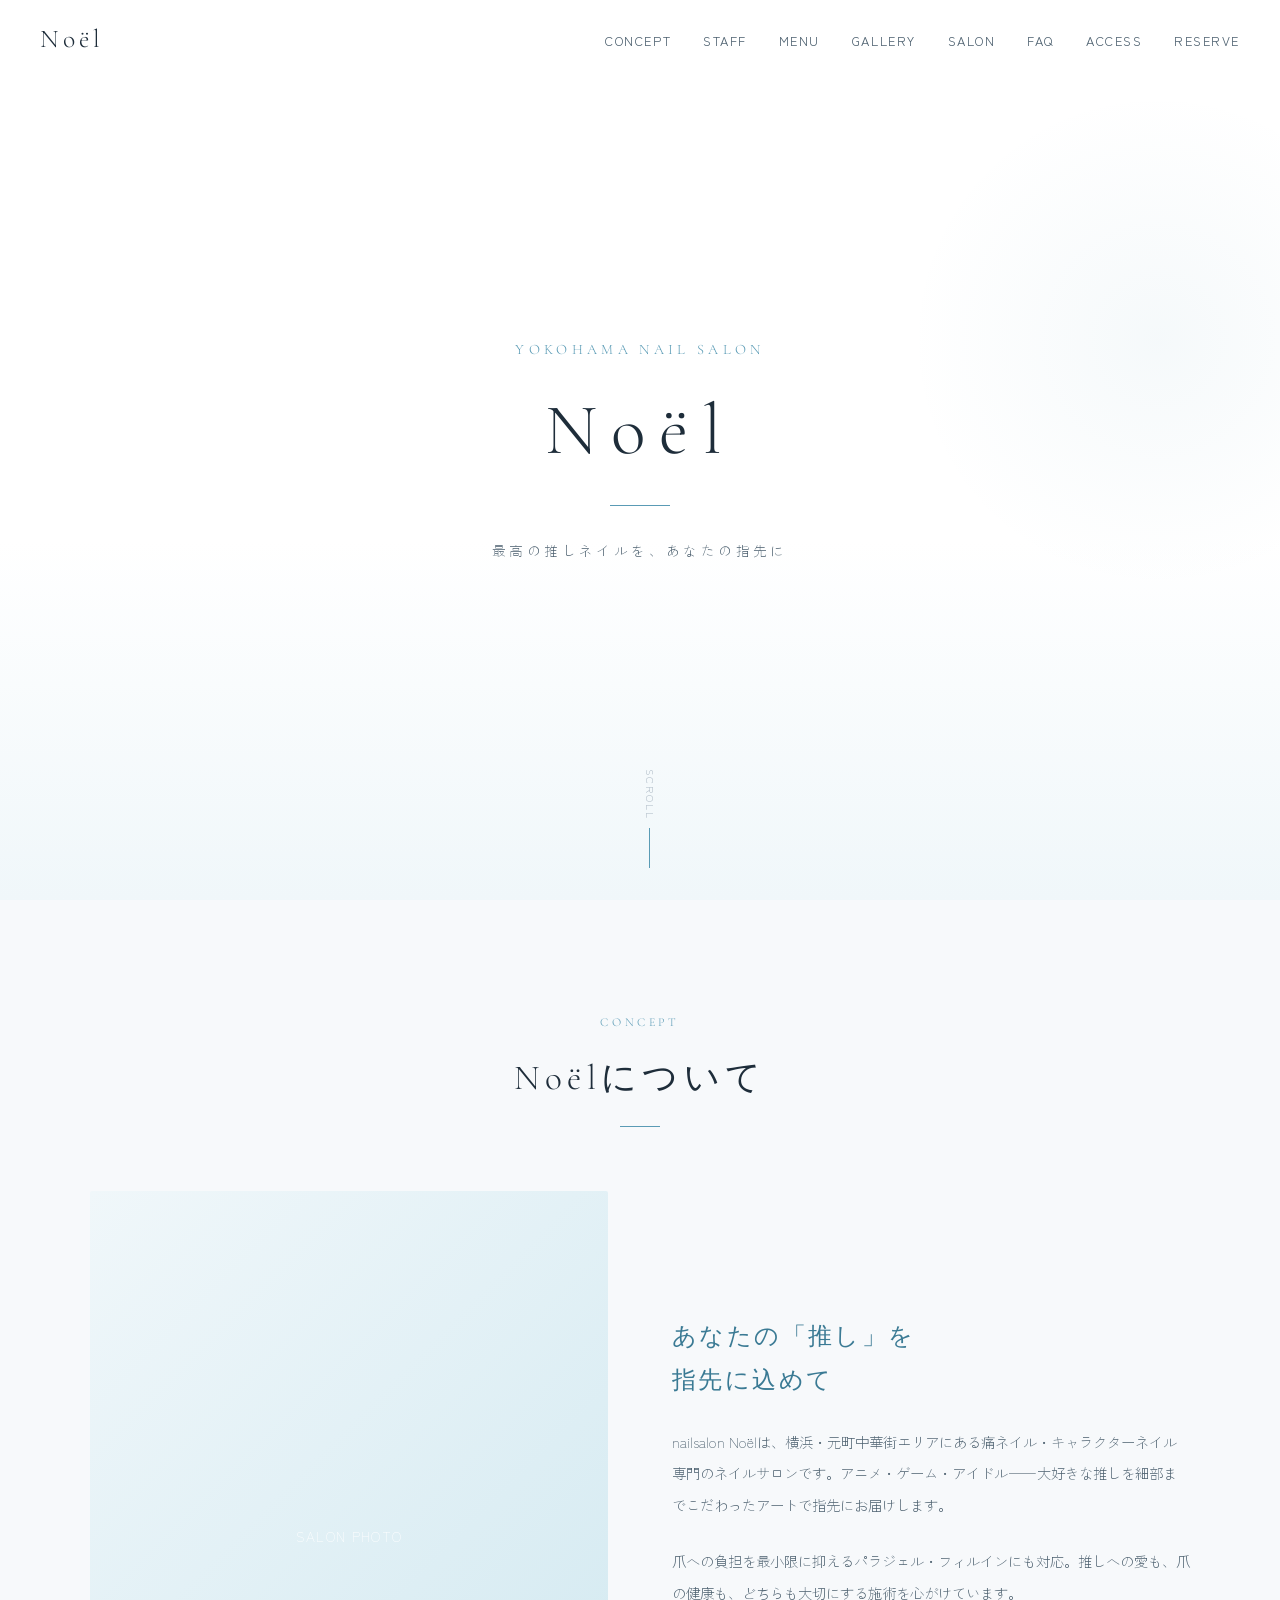
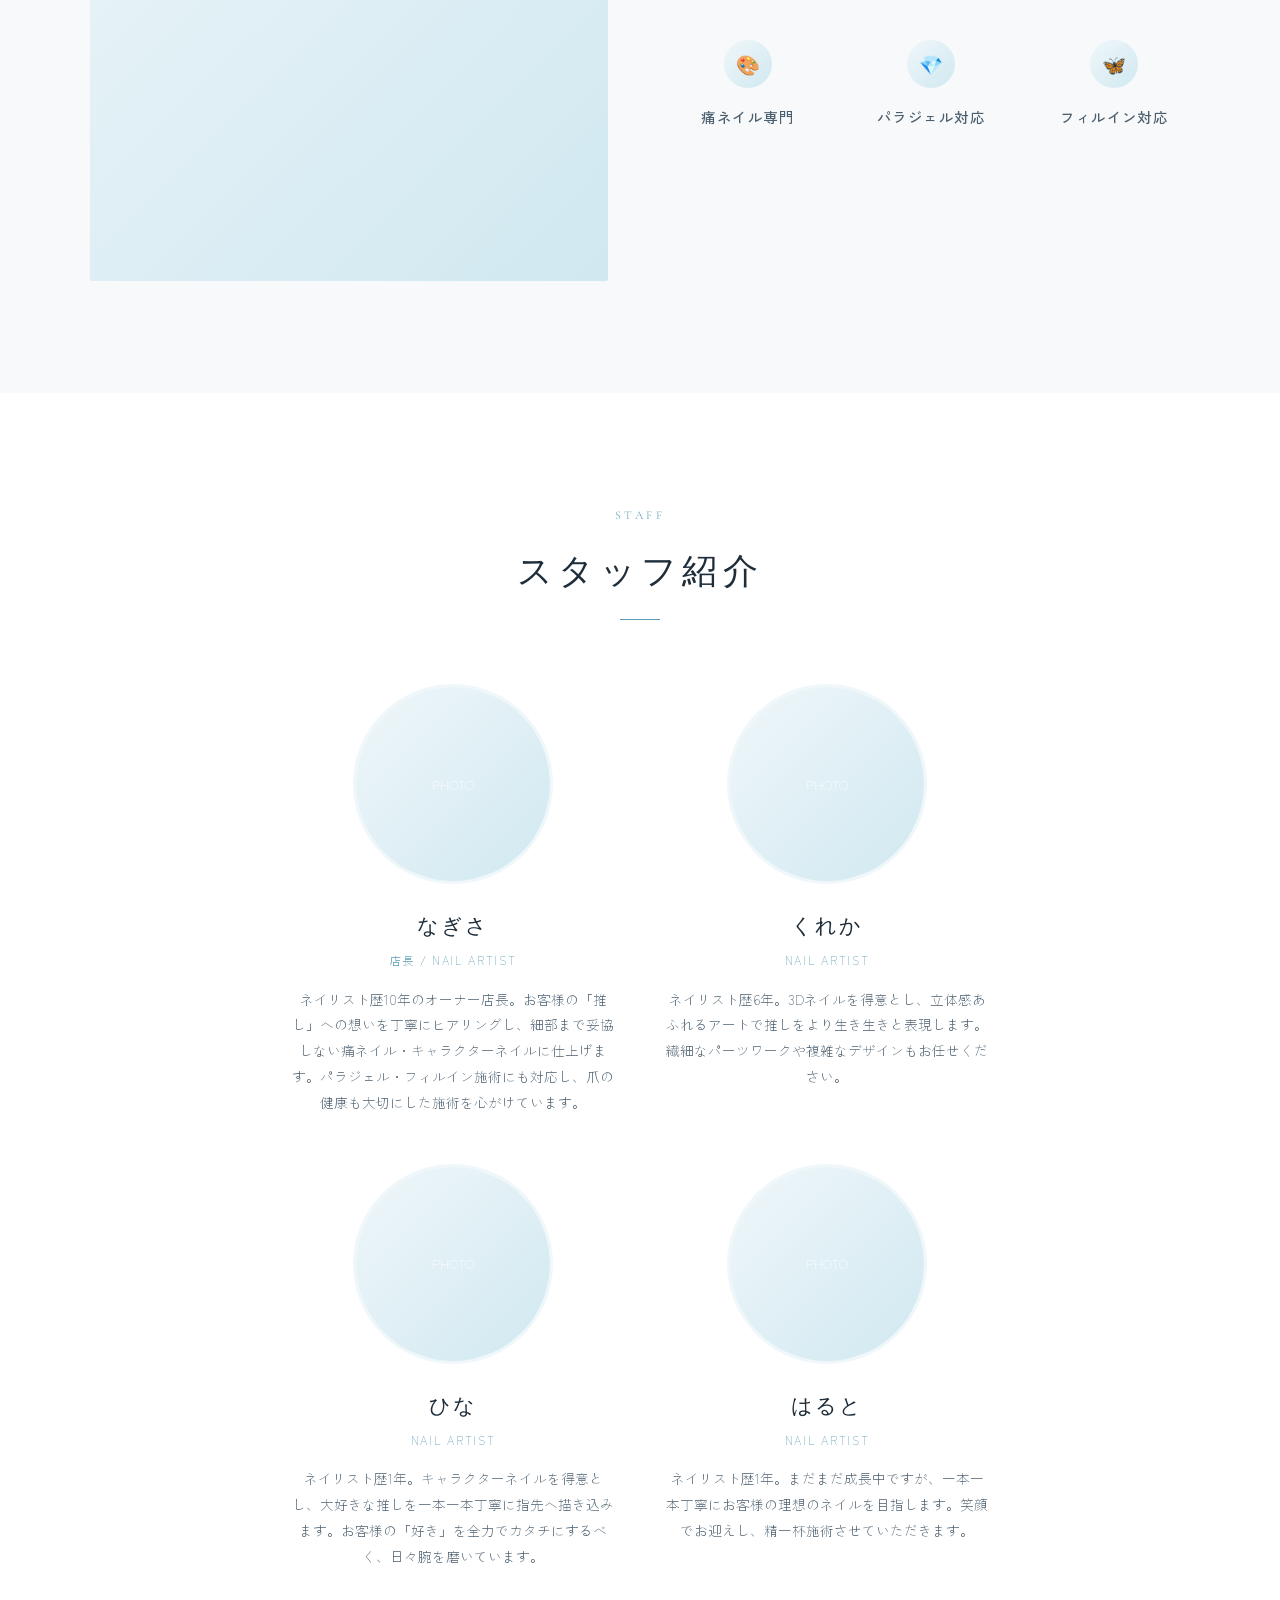
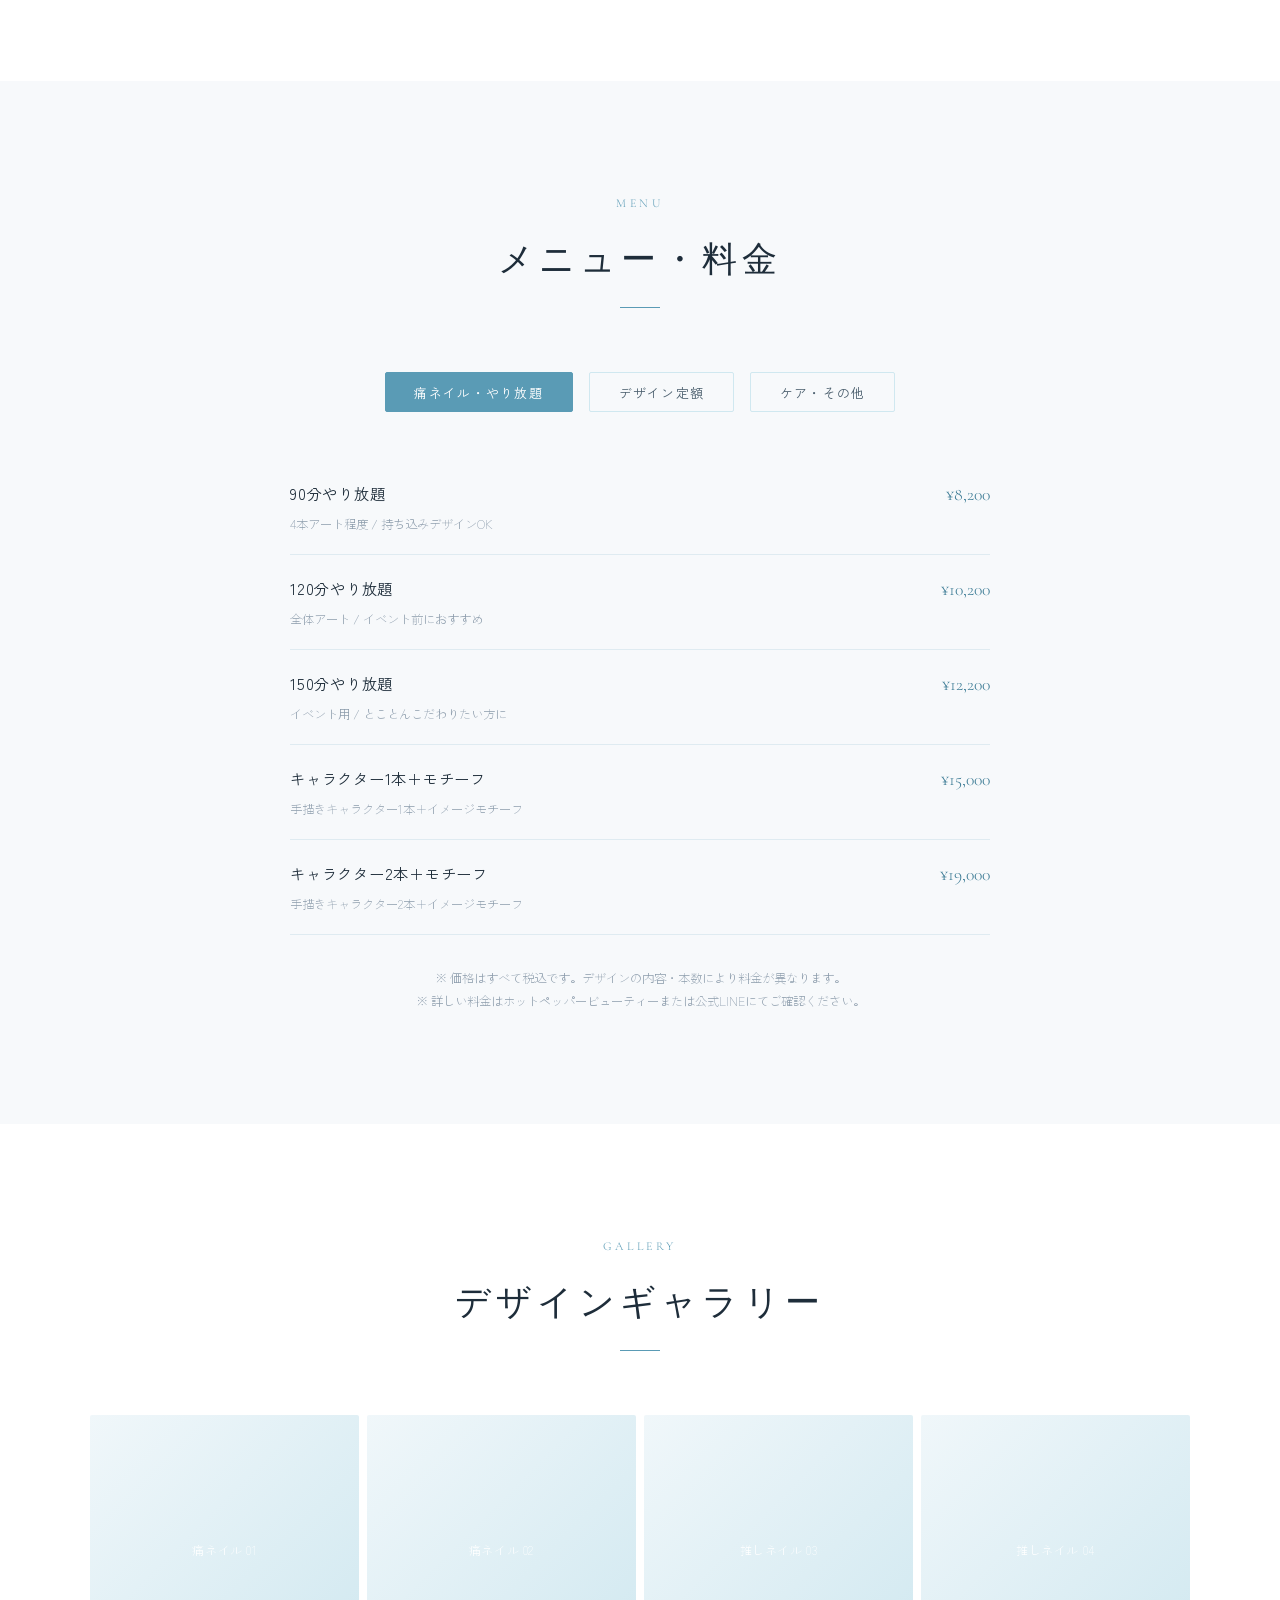
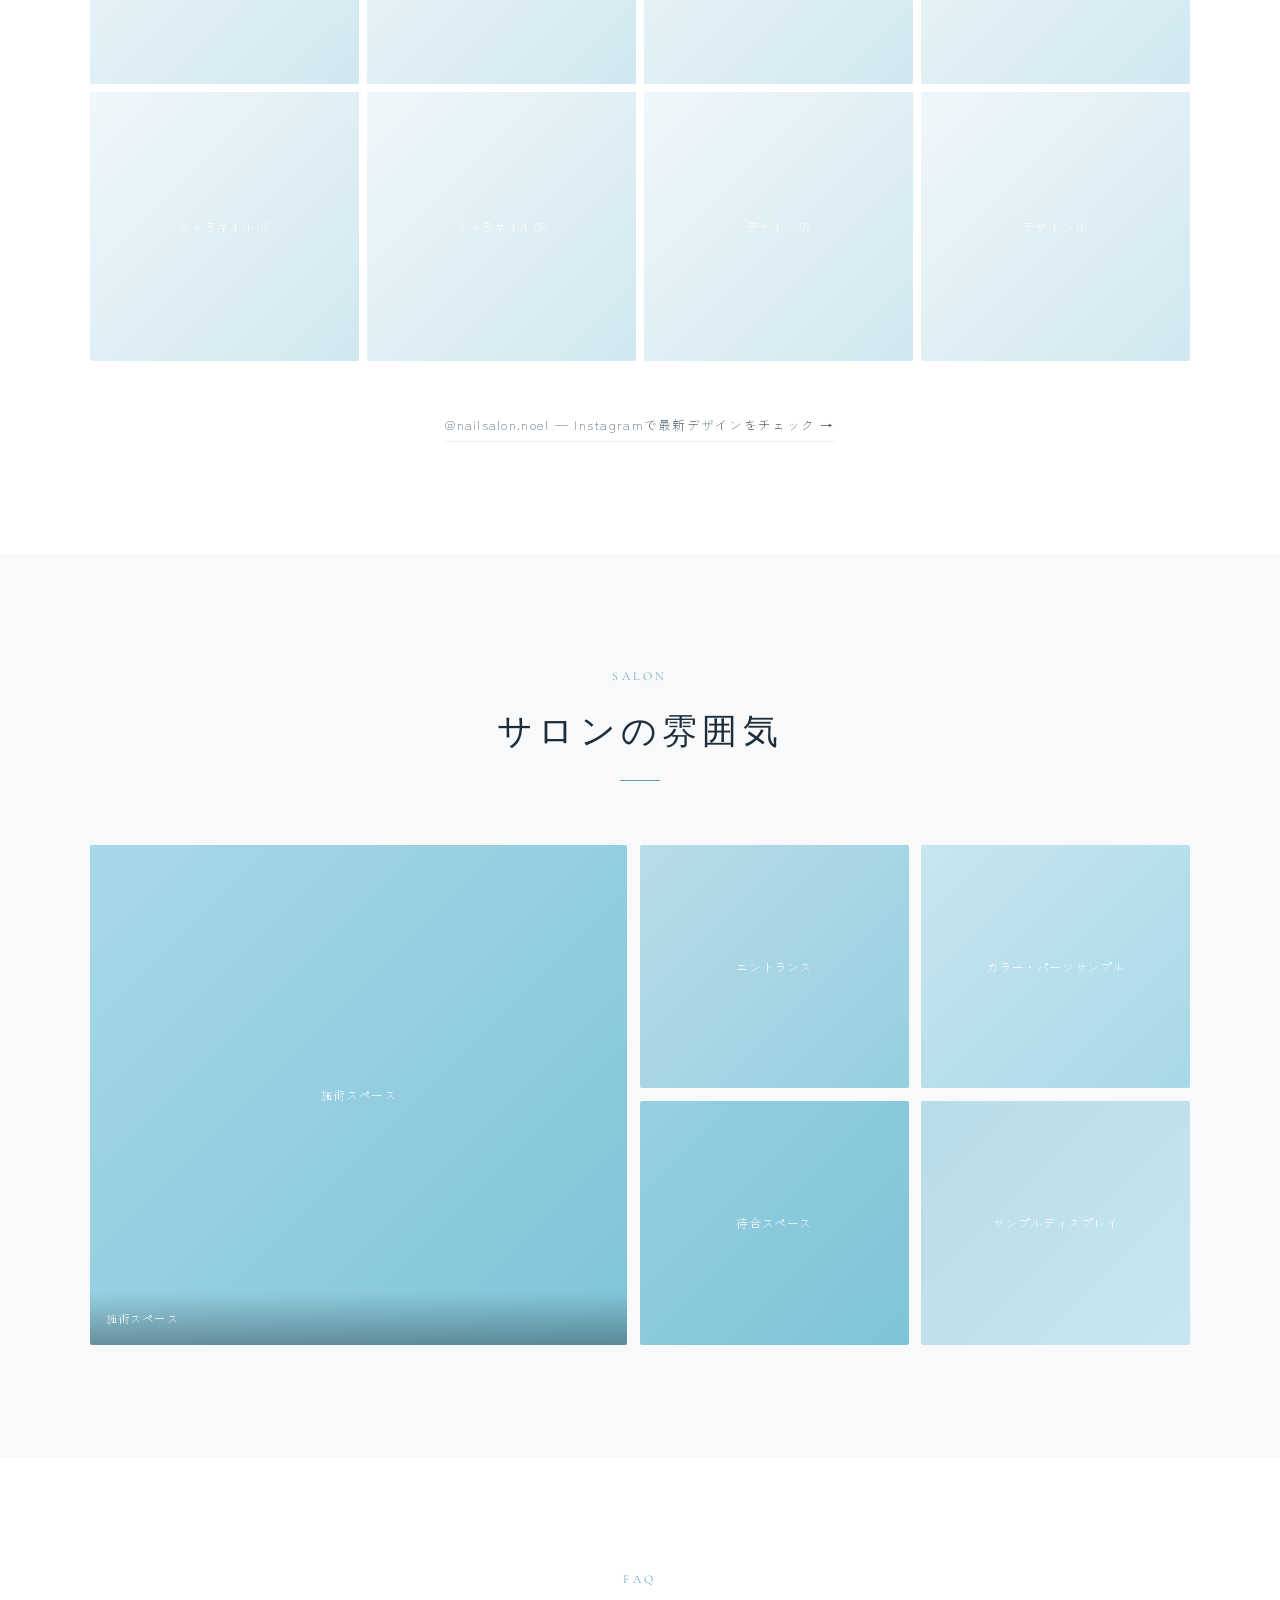
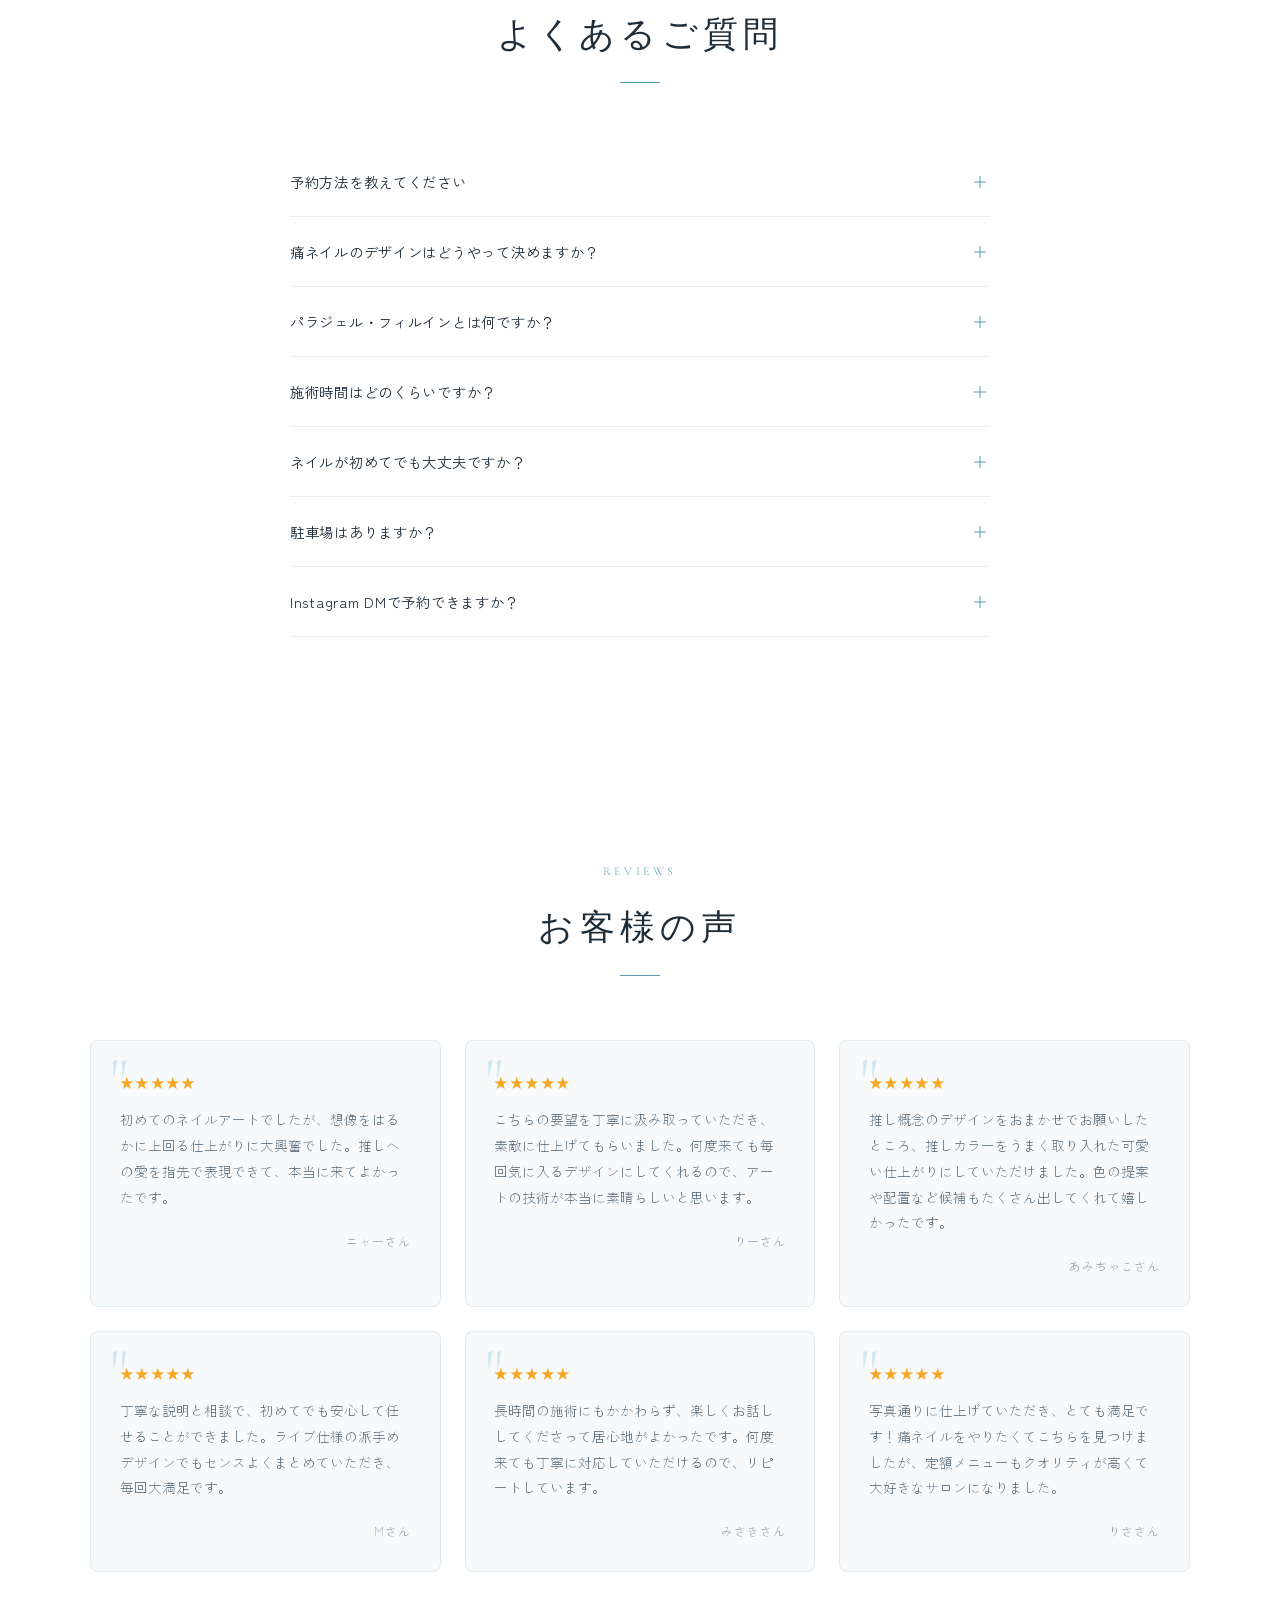
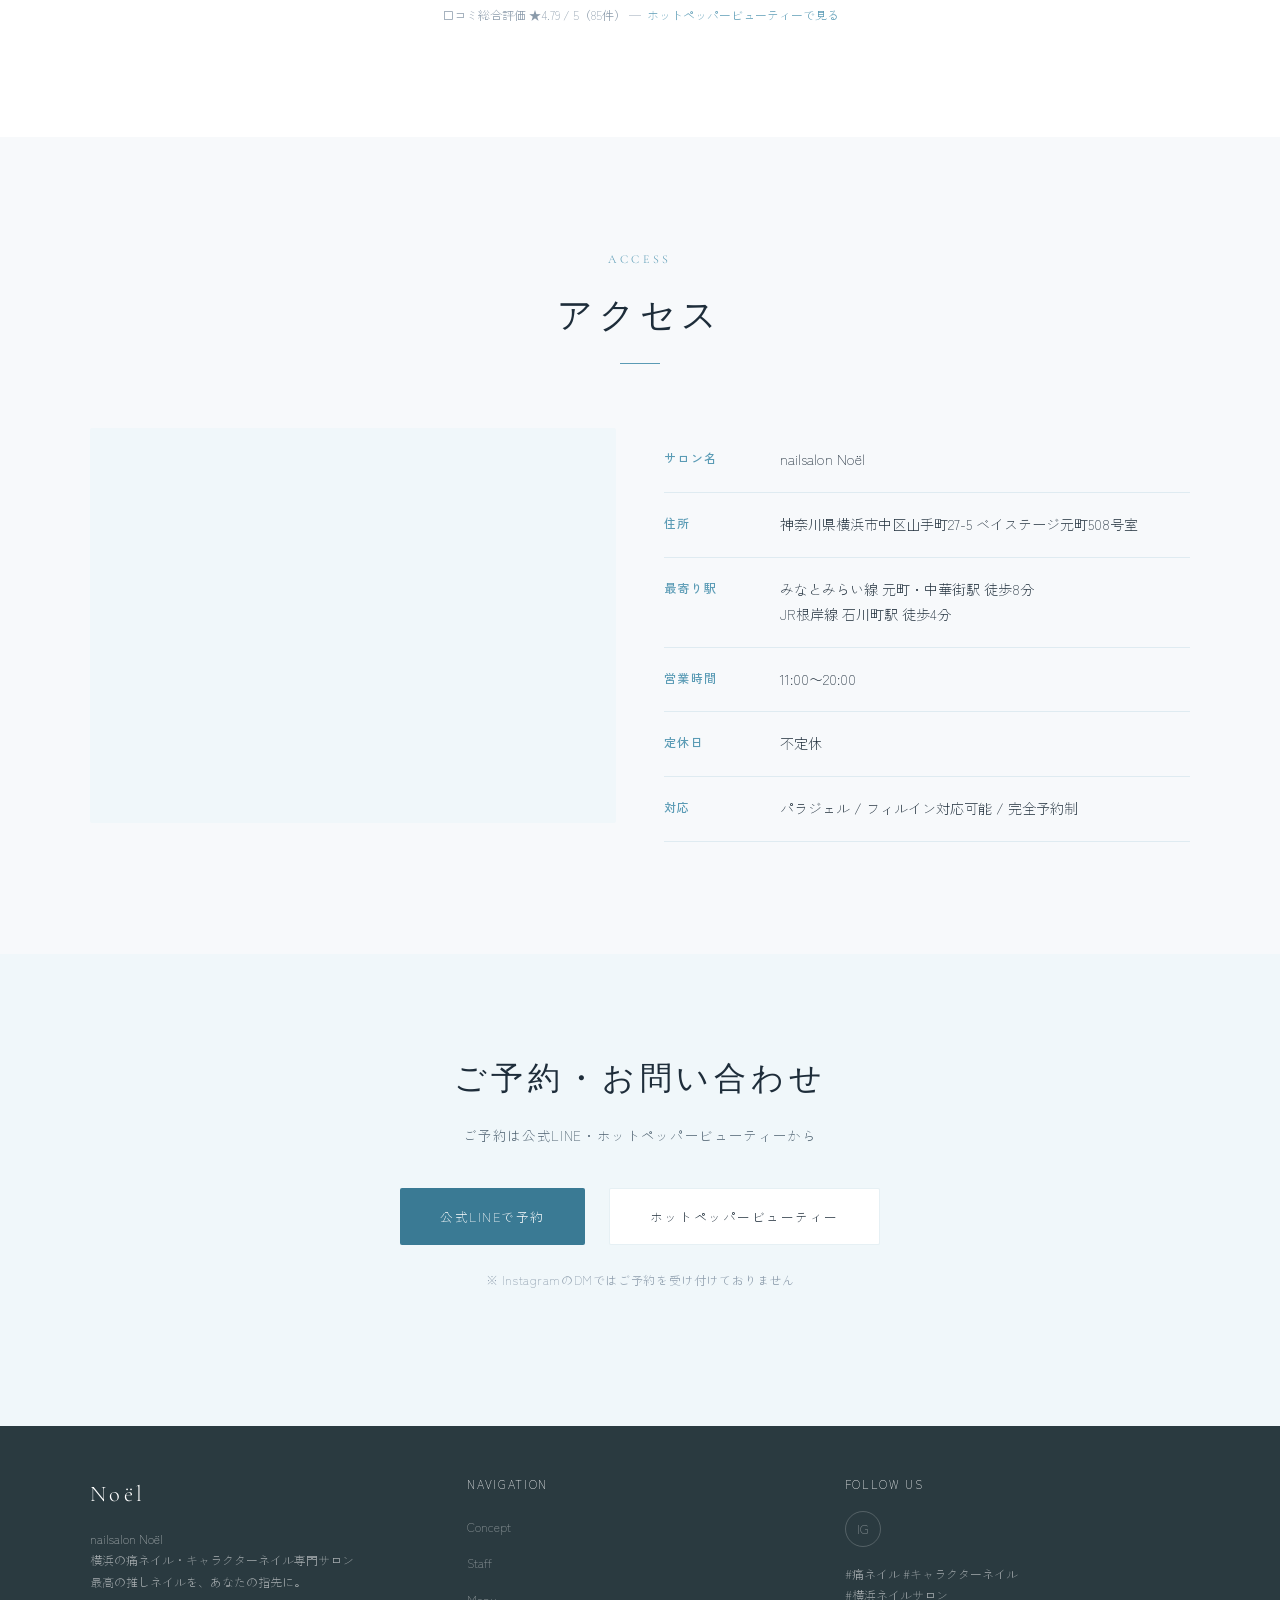
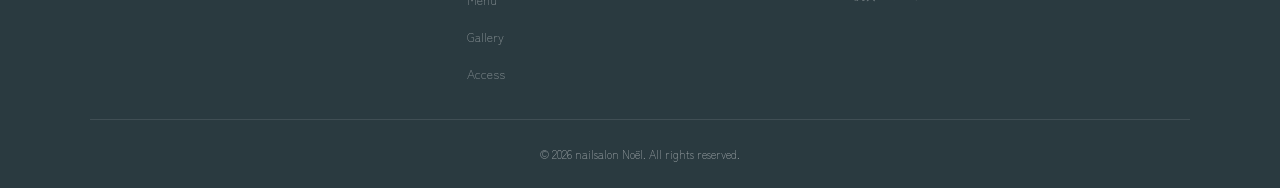
==== index.html @ e599650a "OGPタグ・ファビコン・フローティングLINE予約ボタンを追加 Co-Authored-By: Claude Sonnet 4.6 <noreply@anthropic.com>" ====
<!DOCTYPE html>
<html lang="ja">
<head>
  <meta charset="UTF-8">
  <meta name="viewport" content="width=device-width, initial-scale=1.0">
  <title>nailsalon No&euml;l | 横浜 痛ネイル・キャラクターネイル専門サロン</title>
  <meta name="description" content="横浜・元町中華街エリアの痛ネイル・キャラクターネイル専門サロン nailsalon Noël。パラジェル・フィルイン対応。最高の推しネイルをお届けします。">
  <meta name="keywords" content="痛ネイル,キャラクターネイル,横浜ネイルサロン,推しネイル,パラジェル,フィルイン,元町中華街,石川町">

  <!-- OGP / SNSシェア用 -->
  <meta property="og:type" content="website">
  <meta property="og:title" content="nailsalon Noël | 横浜 痛ネイル・キャラクターネイル専門サロン">
  <meta property="og:description" content="横浜・元町中華街エリアの痛ネイル・キャラクターネイル専門サロン。アニメ・ゲーム・アイドルの「推し」を指先に。パラジェル・フィルイン対応。完全予約制。">
  <meta property="og:url" content="https://monyakaanyanya-stack.github.io/nailsalon-noel/">
  <meta property="og:site_name" content="nailsalon Noël">
  <meta property="og:image" content="https://monyakaanyanya-stack.github.io/nailsalon-noel/ogp.png">
  <meta property="og:locale" content="ja_JP">
  <!-- Twitter Card -->
  <meta name="twitter:card" content="summary_large_image">
  <meta name="twitter:title" content="nailsalon Noël | 横浜 痛ネイル・キャラクターネイル専門サロン">
  <meta name="twitter:description" content="横浜・元町中華街エリアの痛ネイル・キャラクターネイル専門サロン。アニメ・ゲーム・アイドルの「推し」を指先に。パラジェル・フィルイン対応。">
  <meta name="twitter:image" content="https://monyakaanyanya-stack.github.io/nailsalon-noel/ogp.png">

  <link rel="stylesheet" href="css/style.css">
  <link rel="icon" href="favicon.svg" type="image/svg+xml">
  <link rel="apple-touch-icon" href="favicon.svg">
</head>
<body>

  <!-- Navigation -->
  <nav class="navbar">
    <div class="nav-container">
      <a href="#" class="nav-logo">No&euml;l</a>
      <ul class="nav-links">
        <li><a href="#concept">CONCEPT</a></li>
        <li><a href="#staff">STAFF</a></li>
        <li><a href="#menu">MENU</a></li>
        <li><a href="#gallery">GALLERY</a></li>
        <li><a href="#interior">SALON</a></li>
        <li><a href="#faq">FAQ</a></li>
        <li><a href="#access">ACCESS</a></li>
        <li><a href="#contact">RESERVE</a></li>
      </ul>
      <div class="nav-hamburger">
        <span></span>
        <span></span>
        <span></span>
      </div>
    </div>
  </nav>

  <!-- Mobile Navigation Overlay -->
  <div class="nav-overlay">
    <button class="nav-close">&times;</button>
    <ul class="nav-overlay-links">
      <li><a href="#concept">CONCEPT</a></li>
      <li><a href="#staff">STAFF</a></li>
      <li><a href="#menu">MENU</a></li>
      <li><a href="#gallery">GALLERY</a></li>
      <li><a href="#interior">SALON</a></li>
      <li><a href="#faq">FAQ</a></li>
      <li><a href="#access">ACCESS</a></li>
      <li><a href="#contact">RESERVE</a></li>
    </ul>
  </div>

  <!-- Hero Section -->
  <section class="hero">
    <div class="hero-bg"></div>
    <div class="hero-overlay"></div>
    <div class="hero-content">
      <p class="hero-subtitle-top">YOKOHAMA NAIL SALON</p>
      <h1 class="hero-title">No&euml;l</h1>
      <div class="hero-divider"></div>
      <p class="hero-subtitle">最高の推しネイルを、あなたの指先に</p>
    </div>
    <div class="hero-scroll">
      <span>SCROLL</span>
      <div class="hero-scroll-line"></div>
    </div>
  </section>

  <!-- Concept / About -->
  <section id="concept" class="section about">
    <div class="container">
      <div class="section-header fade-in">
        <p class="section-label">Concept</p>
        <h2 class="section-title">No&euml;lについて</h2>
        <div class="section-divider"></div>
      </div>

      <div class="about-content">
        <div class="about-image fade-in-left">
          <div class="about-image-placeholder">SALON PHOTO</div>
        </div>
        <div class="about-text fade-in-right">
          <h3>あなたの「推し」を<br>指先に込めて</h3>
          <p>
            nailsalon No&euml;lは、横浜・元町中華街エリアにある
            痛ネイル・キャラクターネイル専門のネイルサロンです。
            アニメ・ゲーム・アイドル――大好きな推しを
            細部までこだわったアートで指先にお届けします。
          </p>
          <p>
            爪への負担を最小限に抑えるパラジェル・フィルインにも対応。
            推しへの愛も、爪の健康も、どちらも大切にする施術を心がけています。
          </p>

          <div class="about-features">
            <div class="about-feature">
              <div class="about-feature-icon">🎨</div>
              <p class="about-feature-title">痛ネイル専門</p>
            </div>
            <div class="about-feature">
              <div class="about-feature-icon">💎</div>
              <p class="about-feature-title">パラジェル対応</p>
            </div>
            <div class="about-feature">
              <div class="about-feature-icon">🦋</div>
              <p class="about-feature-title">フィルイン対応</p>
            </div>
          </div>
        </div>
      </div>
    </div>
  </section>

  <!-- Staff -->
  <section id="staff" class="section staff">
    <div class="container">
      <div class="section-header fade-in">
        <p class="section-label">Staff</p>
        <h2 class="section-title">スタッフ紹介</h2>
        <div class="section-divider"></div>
      </div>

      <div class="staff-grid">
        <div class="staff-card fade-in">
          <div class="staff-photo">
            <div class="staff-photo-placeholder">PHOTO</div>
          </div>
          <h3 class="staff-name">なぎさ</h3>
          <p class="staff-role">店長 / Nail Artist</p>
          <p class="staff-desc">ネイリスト歴10年のオーナー店長。お客様の「推し」への想いを丁寧にヒアリングし、細部まで妥協しない痛ネイル・キャラクターネイルに仕上げます。パラジェル・フィルイン施術にも対応し、爪の健康も大切にした施術を心がけています。</p>
        </div>
        <div class="staff-card fade-in">
          <div class="staff-photo">
            <div class="staff-photo-placeholder">PHOTO</div>
          </div>
          <h3 class="staff-name">くれか</h3>
          <p class="staff-role">Nail Artist</p>
          <p class="staff-desc">ネイリスト歴6年。3Dネイルを得意とし、立体感あふれるアートで推しをより生き生きと表現します。繊細なパーツワークや複雑なデザインもお任せください。</p>
        </div>
        <div class="staff-card fade-in">
          <div class="staff-photo">
            <div class="staff-photo-placeholder">PHOTO</div>
          </div>
          <h3 class="staff-name">ひな</h3>
          <p class="staff-role">Nail Artist</p>
          <p class="staff-desc">ネイリスト歴1年。キャラクターネイルを得意とし、大好きな推しを一本一本丁寧に指先へ描き込みます。お客様の「好き」を全力でカタチにするべく、日々腕を磨いています。</p>
        </div>
        <div class="staff-card fade-in">
          <div class="staff-photo">
            <div class="staff-photo-placeholder">PHOTO</div>
          </div>
          <h3 class="staff-name">はると</h3>
          <p class="staff-role">Nail Artist</p>
          <p class="staff-desc">ネイリスト歴1年。まだまだ成長中ですが、一本一本丁寧にお客様の理想のネイルを目指します。笑顔でお迎えし、精一杯施術させていただきます。</p>
        </div>
      </div>
    </div>
  </section>

  <!-- Menu -->
  <section id="menu" class="section menu">
    <div class="container">
      <div class="section-header fade-in">
        <p class="section-label">Menu</p>
        <h2 class="section-title">メニュー・料金</h2>
        <div class="section-divider"></div>
      </div>

      <div class="menu-categories fade-in">
        <button class="menu-tab active" data-category="cat-ita">痛ネイル</button>
        <button class="menu-tab" data-category="cat-hand">ハンド</button>
        <button class="menu-tab" data-category="cat-foot">フット</button>
        <button class="menu-tab" data-category="cat-care">ケア・その他</button>
      </div>

      <div class="menu-list fade-in">
        <!-- 痛ネイル -->
        <div id="cat-ita" class="menu-category active">
          <div class="menu-item">
            <div class="menu-item-info">
              <p class="menu-item-name">痛ネイル（キャラクターアート）</p>
              <p class="menu-item-desc">お好きなキャラクターを手描きアートで再現</p>
            </div>
            <p class="menu-item-price">¥0,000〜</p>
          </div>
          <div class="menu-item">
            <div class="menu-item-info">
              <p class="menu-item-name">推しネイル（イメージアート）</p>
              <p class="menu-item-desc">推しのカラー・モチーフをイメージしたデザイン</p>
            </div>
            <p class="menu-item-price">¥0,000〜</p>
          </div>
          <div class="menu-item">
            <div class="menu-item-info">
              <p class="menu-item-name">痛ネイル（10本フルアート）</p>
              <p class="menu-item-desc">10本すべてにキャラクター・イメージアート</p>
            </div>
            <p class="menu-item-price">¥0,000〜</p>
          </div>
          <div class="menu-item">
            <div class="menu-item-info">
              <p class="menu-item-name">3Dパーツ・痛パーツ追加</p>
              <p class="menu-item-desc">立体パーツでさらに華やかに</p>
            </div>
            <p class="menu-item-price">¥000〜 / 1個</p>
          </div>
        </div>

        <!-- ハンド -->
        <div id="cat-hand" class="menu-category">
          <div class="menu-item">
            <div class="menu-item-info">
              <p class="menu-item-name">ワンカラー</p>
              <p class="menu-item-desc">ベースケア込み / カラー1色</p>
            </div>
            <p class="menu-item-price">¥0,000</p>
          </div>
          <div class="menu-item">
            <div class="menu-item-info">
              <p class="menu-item-name">ラメグラデーション</p>
              <p class="menu-item-desc">ベースケア込み</p>
            </div>
            <p class="menu-item-price">¥0,000</p>
          </div>
          <div class="menu-item">
            <div class="menu-item-info">
              <p class="menu-item-name">デザインコース</p>
              <p class="menu-item-desc">お好みのアートを2本まで</p>
            </div>
            <p class="menu-item-price">¥0,000</p>
          </div>
          <div class="menu-item">
            <div class="menu-item-info">
              <p class="menu-item-name">フリーアートコース</p>
              <p class="menu-item-desc">持ち込みデザインOK / 10本アート</p>
            </div>
            <p class="menu-item-price">¥0,000〜</p>
          </div>
          <div class="menu-item">
            <div class="menu-item-info">
              <p class="menu-item-name">定額デザインコース</p>
              <p class="menu-item-desc">季節のおすすめデザインから選択</p>
            </div>
            <p class="menu-item-price">¥0,000</p>
          </div>
        </div>

        <!-- フット -->
        <div id="cat-foot" class="menu-category">
          <div class="menu-item">
            <div class="menu-item-info">
              <p class="menu-item-name">フットワンカラー</p>
              <p class="menu-item-desc">フットバス・ケア込み</p>
            </div>
            <p class="menu-item-price">¥0,000</p>
          </div>
          <div class="menu-item">
            <div class="menu-item-info">
              <p class="menu-item-name">フットデザインコース</p>
              <p class="menu-item-desc">フットバス・ケア込み / アート2本</p>
            </div>
            <p class="menu-item-price">¥0,000</p>
          </div>
          <div class="menu-item">
            <div class="menu-item-info">
              <p class="menu-item-name">フットフリーアート</p>
              <p class="menu-item-desc">フットバス・ケア込み / 持ち込みOK</p>
            </div>
            <p class="menu-item-price">¥0,000〜</p>
          </div>
        </div>

        <!-- ケア・その他 -->
        <div id="cat-care" class="menu-category">
          <div class="menu-item">
            <div class="menu-item-info">
              <p class="menu-item-name">ジェルオフのみ</p>
              <p class="menu-item-desc">他店オフも対応</p>
            </div>
            <p class="menu-item-price">¥0,000</p>
          </div>
          <div class="menu-item">
            <div class="menu-item-info">
              <p class="menu-item-name">ネイルケアコース</p>
              <p class="menu-item-desc">甘皮ケア・ファイリング・保湿</p>
            </div>
            <p class="menu-item-price">¥0,000</p>
          </div>
          <div class="menu-item">
            <div class="menu-item-info">
              <p class="menu-item-name">リペア（1本）</p>
              <p class="menu-item-desc">欠け・浮きの補修</p>
            </div>
            <p class="menu-item-price">¥000</p>
          </div>
          <div class="menu-item">
            <div class="menu-item-info">
              <p class="menu-item-name">長さ出し（1本）</p>
              <p class="menu-item-desc">ジェルスカルプチュア</p>
            </div>
            <p class="menu-item-price">¥0,000</p>
          </div>
        </div>
      </div>

      <p class="menu-note fade-in">
        ※ 価格はすべて税込です。デザインの内容・本数により料金が異なります。<br>
        ※ 詳しい料金はホットペッパービューティーまたは公式LINEにてご確認ください。
      </p>
    </div>
  </section>

  <!-- Gallery -->
  <section id="gallery" class="section gallery">
    <div class="container">
      <div class="section-header fade-in">
        <p class="section-label">Gallery</p>
        <h2 class="section-title">デザインギャラリー</h2>
        <div class="section-divider"></div>
      </div>

      <div class="gallery-grid fade-in">
        <div class="gallery-item"><div class="gallery-placeholder">痛ネイル 01</div></div>
        <div class="gallery-item"><div class="gallery-placeholder">痛ネイル 02</div></div>
        <div class="gallery-item"><div class="gallery-placeholder">推しネイル 03</div></div>
        <div class="gallery-item"><div class="gallery-placeholder">推しネイル 04</div></div>
        <div class="gallery-item"><div class="gallery-placeholder">キャラネイル 05</div></div>
        <div class="gallery-item"><div class="gallery-placeholder">キャラネイル 06</div></div>
        <div class="gallery-item"><div class="gallery-placeholder">デザイン 07</div></div>
        <div class="gallery-item"><div class="gallery-placeholder">デザイン 08</div></div>
      </div>

      <div class="gallery-instagram fade-in">
        <a href="https://www.instagram.com/nailsalon.noel" target="_blank" rel="noopener noreferrer">
          @nailsalon.noel — Instagramで最新デザインをチェック →
        </a>
      </div>
    </div>
  </section>

  <!-- Salon Interior -->
  <section id="interior" class="section interior">
    <div class="container">
      <div class="section-header fade-in">
        <p class="section-label">Salon</p>
        <h2 class="section-title">サロンの雰囲気</h2>
        <div class="section-divider"></div>
      </div>

      <div class="interior-grid fade-in">
        <div class="interior-item">
          <div class="interior-placeholder">
            <span>施術スペース</span>
          </div>
          <div class="interior-caption">施術スペース</div>
        </div>
        <div class="interior-item">
          <div class="interior-placeholder">
            <span>エントランス</span>
          </div>
        </div>
        <div class="interior-item">
          <div class="interior-placeholder">
            <span>カラー・パーツサンプル</span>
          </div>
        </div>
        <div class="interior-item">
          <div class="interior-placeholder">
            <span>待合スペース</span>
          </div>
        </div>
        <div class="interior-item">
          <div class="interior-placeholder">
            <span>サンプルディスプレイ</span>
          </div>
        </div>
      </div>
    </div>
  </section>

  <!-- FAQ -->
  <section id="faq" class="section faq">
    <div class="container">
      <div class="section-header fade-in">
        <p class="section-label">FAQ</p>
        <h2 class="section-title">よくあるご質問</h2>
        <div class="section-divider"></div>
      </div>

      <div class="faq-list fade-in">
        <div class="faq-item">
          <button class="faq-question">
            <span>予約方法を教えてください</span>
            <div class="faq-icon"></div>
          </button>
          <div class="faq-answer">
            <div class="faq-answer-inner">
              ご予約は公式LINEまたはホットペッパービューティーから承っております。InstagramのDMはメッセージが流れてしまうためご予約の受付ができません。ご了承ください。
            </div>
          </div>
        </div>

        <div class="faq-item">
          <button class="faq-question">
            <span>痛ネイルのデザインはどうやって決めますか？</span>
            <div class="faq-icon"></div>
          </button>
          <div class="faq-answer">
            <div class="faq-answer-inner">
              描いてほしいキャラクターやイメージの参考画像をお持ちください。カウンセリングでご希望を伺いながら、構図・配色などを一緒に決めていきます。「このキャラをこんな雰囲気で」といったざっくりしたご相談でもOKです。
            </div>
          </div>
        </div>

        <div class="faq-item">
          <button class="faq-question">
            <span>パラジェル・フィルインとは何ですか？</span>
            <div class="faq-icon"></div>
          </button>
          <div class="faq-answer">
            <div class="faq-answer-inner">
              パラジェルは爪の表面を削らずに密着するジェルで、自爪へのダメージを最小限に抑えられます。フィルインはジェルを全てオフせず、伸びた根元部分だけを付け替える技法です。繰り返しジェルネイルを楽しみたい方におすすめです。
            </div>
          </div>
        </div>

        <div class="faq-item">
          <button class="faq-question">
            <span>施術時間はどのくらいですか？</span>
            <div class="faq-icon"></div>
          </button>
          <div class="faq-answer">
            <div class="faq-answer-inner">
              デザインにより異なりますが、ワンカラーで約1時間、痛ネイル・キャラクターアートは2〜3時間程度です。フルアート10本の場合はさらにお時間をいただくことがあります。初回はカウンセリングのお時間も含めて余裕を持ってお越しください。
            </div>
          </div>
        </div>

        <div class="faq-item">
          <button class="faq-question">
            <span>ネイルが初めてでも大丈夫ですか？</span>
            <div class="faq-icon"></div>
          </button>
          <div class="faq-answer">
            <div class="faq-answer-inner">
              もちろんです！爪の状態やライフスタイルに合わせて、最適なメニューとデザインをご提案いたします。初めての方もどうぞ安心してお越しください。
            </div>
          </div>
        </div>

        <div class="faq-item">
          <button class="faq-question">
            <span>駐車場はありますか？</span>
            <div class="faq-icon"></div>
          </button>
          <div class="faq-answer">
            <div class="faq-answer-inner">
              専用駐車場のご用意はございません。お車でお越しの際は近隣のコインパーキングをご利用ください。
            </div>
          </div>
        </div>

        <div class="faq-item">
          <button class="faq-question">
            <span>Instagram DMで予約できますか？</span>
            <div class="faq-icon"></div>
          </button>
          <div class="faq-answer">
            <div class="faq-answer-inner">
              申し訳ございませんが、DMはメッセージが流れてしまうためご予約の受付ができません。ご予約は公式LINEまたはホットペッパービューティーよりお願いいたします。
            </div>
          </div>
        </div>
      </div>
    </div>
  </section>

  <!-- Reviews -->
  <section id="reviews" class="section reviews">
    <div class="container">
      <div class="section-header fade-in">
        <p class="section-label">Reviews</p>
        <h2 class="section-title">お客様の声</h2>
        <div class="section-divider"></div>
      </div>

      <div class="reviews-grid fade-in">
        <div class="review-card">
          <div class="review-stars">★★★★★</div>
          <p class="review-text">初めてのネイルアートでしたが、想像をはるかに上回る仕上がりに大興奮でした。推しへの愛を指先で表現できて、本当に来てよかったです。</p>
          <p class="review-author">ニャーさん</p>
        </div>
        <div class="review-card">
          <div class="review-stars">★★★★★</div>
          <p class="review-text">こちらの要望を丁寧に汲み取っていただき、素敵に仕上げてもらいました。何度来ても毎回気に入るデザインにしてくれるので、アートの技術が本当に素晴らしいと思います。</p>
          <p class="review-author">りーさん</p>
        </div>
        <div class="review-card">
          <div class="review-stars">★★★★★</div>
          <p class="review-text">推し概念のデザインをおまかせでお願いしたところ、推しカラーをうまく取り入れた可愛い仕上がりにしていただけました。色の提案や配置など候補もたくさん出してくれて嬉しかったです。</p>
          <p class="review-author">あみちゃこさん</p>
        </div>
        <div class="review-card">
          <div class="review-stars">★★★★★</div>
          <p class="review-text">丁寧な説明と相談で、初めてでも安心して任せることができました。ライブ仕様の派手めデザインでもセンスよくまとめていただき、毎回大満足です。</p>
          <p class="review-author">Mさん</p>
        </div>
        <div class="review-card">
          <div class="review-stars">★★★★★</div>
          <p class="review-text">長時間の施術にもかかわらず、楽しくお話ししてくださって居心地がよかったです。何度来ても丁寧に対応していただけるので、リピートしています。</p>
          <p class="review-author">みさきさん</p>
        </div>
        <div class="review-card">
          <div class="review-stars">★★★★★</div>
          <p class="review-text">写真通りに仕上げていただき、とても満足です！痛ネイルをやりたくてこちらを見つけましたが、定額メニューもクオリティが高くて大好きなサロンになりました。</p>
          <p class="review-author">りささん</p>
        </div>
      </div>

      <p class="reviews-source fade-in">
        口コミ総合評価 ★4.79 / 5（85件）&nbsp;—&nbsp;
        <a href="https://beauty.hotpepper.jp/kr/slnH000721618/review/" target="_blank" rel="noopener noreferrer">ホットペッパービューティーで見る</a>
      </p>
    </div>
  </section>

  <!-- Access -->
  <section id="access" class="section access">
    <div class="container">
      <div class="section-header fade-in">
        <p class="section-label">Access</p>
        <h2 class="section-title">アクセス</h2>
        <div class="section-divider"></div>
      </div>

      <div class="access-content fade-in">
        <div class="access-map">
          <iframe src="https://maps.google.com/maps?q=神奈川県横浜市中区山手町27-5&hl=ja&output=embed" width="100%" height="100%" style="border:0" allowfullscreen loading="lazy" referrerpolicy="no-referrer-when-downgrade"></iframe>
        </div>

        <div class="access-info">
          <div class="access-info-item">
            <span class="access-info-label">サロン名</span>
            <span class="access-info-value">nailsalon No&euml;l</span>
          </div>
          <div class="access-info-item">
            <span class="access-info-label">住所</span>
            <span class="access-info-value">神奈川県横浜市中区山手町27-5<br>ベイステージ元町 508号室</span>
          </div>
          <div class="access-info-item">
            <span class="access-info-label">最寄り駅</span>
            <span class="access-info-value">
              みなとみらい線 元町・中華街駅 徒歩8分<br>
              JR根岸線 石川町駅 徒歩4分
            </span>
          </div>
          <div class="access-info-item">
            <span class="access-info-label">営業時間</span>
            <span class="access-info-value">11:00〜20:00</span>
          </div>
          <div class="access-info-item">
            <span class="access-info-label">定休日</span>
            <span class="access-info-value">不定休（公式LINEにてご確認ください）</span>
          </div>
          <div class="access-info-item">
            <span class="access-info-label">対応</span>
            <span class="access-info-value">パラジェル / フィルイン対応可能 / 完全予約制</span>
          </div>
        </div>
      </div>
    </div>
  </section>

  <!-- Contact CTA -->
  <section id="contact" class="contact">
    <div class="container fade-in">
      <h2>ご予約・お問い合わせ</h2>
      <p>ご予約は公式LINE・ホットペッパービューティーから</p>
      <div class="contact-buttons">
        <a href="https://line.me/R/ti/p/@802orzur" target="_blank" rel="noopener noreferrer" class="btn btn-primary">
          公式LINEで予約
        </a>
        <a href="https://beauty.hotpepper.jp/kr/slnH000721618/" target="_blank" rel="noopener noreferrer" class="btn btn-outline">
          ホットペッパービューティー
        </a>
      </div>
      <p style="margin-top: 1.5rem; font-size: 0.75rem; color: #8a9aaa; letter-spacing: 0.05em;">
        ※ InstagramのDMではご予約を受け付けておりません
      </p>
    </div>
  </section>

  <!-- Footer -->
  <footer class="footer">
    <div class="footer-content">
      <div>
        <p class="footer-brand">No&euml;l</p>
        <p class="footer-desc">
          nailsalon No&euml;l<br>
          横浜の痛ネイル・キャラクターネイル専門サロン<br>
          最高の推しネイルを、あなたの指先に。
        </p>
      </div>
      <div>
        <p class="footer-links-title">Navigation</p>
        <ul class="footer-links">
          <li><a href="#concept">Concept</a></li>
          <li><a href="#staff">Staff</a></li>
          <li><a href="#menu">Menu</a></li>
          <li><a href="#gallery">Gallery</a></li>
          <li><a href="#access">Access</a></li>
        </ul>
      </div>
      <div>
        <p class="footer-links-title">Follow Us</p>
        <div class="footer-social">
          <a href="https://www.instagram.com/nailsalon.noel" target="_blank" rel="noopener noreferrer" title="Instagram">
            IG
          </a>
        </div>
        <p class="footer-desc" style="margin-top: 1rem;">
          #痛ネイル #キャラクターネイル<br>
          #横浜ネイルサロン
        </p>
      </div>
    </div>
    <div class="footer-bottom">
      <p>&copy; 2026 nailsalon No&euml;l. All rights reserved.</p>
    </div>
  </footer>

  <!-- Floating LINE Button -->
  <a href="https://line.me/R/ti/p/@802orzur" class="float-line-btn" target="_blank" rel="noopener noreferrer" aria-label="LINEで予約する">
    <svg viewBox="0 0 24 24" xmlns="http://www.w3.org/2000/svg" aria-hidden="true">
      <path d="M19.365 9.863c.349 0 .63.285.63.631 0 .345-.281.63-.63.63H17.61v1.125h1.755c.349 0 .63.283.63.63 0 .344-.281.629-.63.629h-2.386c-.345 0-.627-.285-.627-.629V8.108c0-.345.282-.63.63-.63h2.386c.346 0 .627.285.627.63 0 .349-.281.63-.63.63H17.61v1.125h1.755zm-3.855 3.016c0 .27-.174.51-.432.596-.064.021-.133.031-.199.031-.211 0-.391-.09-.51-.25l-2.443-3.317v2.94c0 .344-.279.629-.631.629-.346 0-.626-.285-.626-.629V8.108c0-.27.173-.51.43-.595.06-.023.136-.033.194-.033.195 0 .375.104.495.254l2.462 3.33V8.108c0-.345.282-.63.63-.63.345 0 .63.285.63.63v4.771zm-5.741 0c0 .344-.282.629-.631.629-.345 0-.627-.285-.627-.629V8.108c0-.345.282-.63.63-.63.346 0 .628.285.628.63v4.771zm-2.466.629H4.917c-.345 0-.63-.285-.63-.629V8.108c0-.345.285-.63.63-.63.348 0 .63.285.63.63v4.141h1.756c.348 0 .629.283.629.63 0 .344-.281.629-.629.629M12 0C5.373 0 0 4.973 0 11.096c0 5.45 4.456 10.026 10.38 10.922.779.164 1.548.25 2.329.25.781 0 1.549-.086 2.271-.25C21.477 21.059 24 16.565 24 11.096 24 4.973 18.627 0 12 0" fill="white"/>
    </svg>
    <span>LINE予約</span>
  </a>

  <script src="js/content.js"></script>
  <script src="js/render.js"></script>
  <script src="js/main.js"></script>
</body>
</html>
---- css/style.css ----
@import url('https://fonts.googleapis.com/css2?family=Cormorant+Garamond:ital,wght@0,300;0,400;0,500;0,600;1,300;1,400&family=Noto+Sans+JP:wght@300;400;500;700&family=Zen+Kaku+Gothic+New:wght@300;400;500;700&display=swap');

:root {
  --white: #ffffff;
  --light-blue: #f0f7fa;
  --sky-blue: #d0e8f0;
  --accent-blue: #5a9bb5;
  --deep-blue: #3a7a94;
  --text-dark: #1e2d3a;
  --text-medium: #4a5e6d;
  --text-light: #8a9aaa;
  --bg-cream: #f7f9fb;
  --gold-accent: #c9a96e;
  --border-light: rgba(90, 155, 181, 0.15);
}

* {
  margin: 0;
  padding: 0;
  box-sizing: border-box;
}

html {
  scroll-behavior: smooth;
  font-size: 16px;
}

body {
  font-family: 'Zen Kaku Gothic New', 'Noto Sans JP', sans-serif;
  color: var(--text-dark);
  background-color: var(--white);
  line-height: 1.8;
  font-weight: 300;
  overflow-x: hidden;
}

/* ==============================
   Navigation
   ============================== */
.navbar {
  position: fixed;
  top: 0;
  left: 0;
  right: 0;
  z-index: 1000;
  padding: 1rem 2rem;
  transition: all 0.4s ease;
  background: transparent;
}

.navbar.scrolled {
  background: rgba(255, 255, 255, 0.95);
  backdrop-filter: blur(20px);
  box-shadow: 0 2px 30px rgba(91, 164, 184, 0.08);
  padding: 0.6rem 2rem;
}

.nav-container {
  max-width: 1200px;
  margin: 0 auto;
  display: flex;
  justify-content: space-between;
  align-items: center;
}

.nav-logo {
  font-family: 'Cormorant Garamond', serif;
  font-size: 1.6rem;
  font-weight: 300;
  letter-spacing: 0.15em;
  color: var(--text-dark);
  text-decoration: none;
  transition: color 0.3s ease;
}

.navbar.scrolled .nav-logo {
  color: var(--deep-blue);
}

.nav-links {
  display: flex;
  list-style: none;
  gap: 2rem;
}

.nav-links a {
  text-decoration: none;
  color: var(--text-medium);
  font-size: 0.8rem;
  font-weight: 400;
  letter-spacing: 0.12em;
  transition: color 0.3s ease;
  position: relative;
}

.nav-links a::after {
  content: '';
  position: absolute;
  bottom: -4px;
  left: 0;
  width: 0;
  height: 1px;
  background: var(--accent-blue);
  transition: width 0.3s ease;
}

.nav-links a:hover::after {
  width: 100%;
}

.nav-hamburger {
  display: none;
  flex-direction: column;
  gap: 5px;
  cursor: pointer;
  z-index: 1001;
}

.nav-hamburger span {
  width: 25px;
  height: 1.5px;
  background: var(--text-dark);
  transition: all 0.3s ease;
}

/* ==============================
   Hero Section
   ============================== */
.hero {
  height: 100vh;
  min-height: 600px;
  position: relative;
  display: flex;
  align-items: center;
  justify-content: center;
  text-align: center;
  overflow: hidden;
}

.hero-bg {
  position: absolute;
  inset: 0;
  background: #ffffff;
  z-index: 0;
}

.hero-bg::before {
  content: '';
  position: absolute;
  bottom: 0;
  left: 0;
  right: 0;
  height: 40%;
  background: linear-gradient(to top, var(--light-blue) 0%, transparent 100%);
}

.hero-bg::after {
  content: '';
  position: absolute;
  top: 10%;
  right: -10%;
  width: 500px;
  height: 500px;
  border-radius: 50%;
  background: radial-gradient(ellipse, rgba(90, 155, 181, 0.06) 0%, transparent 70%);
  animation: shimmer 8s ease-in-out infinite;
}

@keyframes shimmer {
  0%, 100% { opacity: 0.5; transform: scale(1); }
  50% { opacity: 1; transform: scale(1.1); }
}

.hero-overlay {
  display: none;
}

.hero-content {
  position: relative;
  z-index: 2;
  color: var(--text-dark);
  padding: 0 2rem;
}

.hero-subtitle-top {
  font-family: 'Cormorant Garamond', serif;
  font-size: 0.9rem;
  font-weight: 300;
  letter-spacing: 0.3em;
  margin-bottom: 1.5rem;
  opacity: 0;
  animation: fadeUp 1s ease 0.3s forwards;
  color: var(--accent-blue);
}

.hero-title {
  font-family: 'Cormorant Garamond', serif;
  font-size: 4.5rem;
  font-weight: 300;
  letter-spacing: 0.2em;
  line-height: 1.2;
  margin-bottom: 1.5rem;
  opacity: 0;
  animation: fadeUp 1s ease 0.6s forwards;
  color: var(--text-dark);
}

.hero-subtitle {
  font-size: 0.85rem;
  font-weight: 300;
  letter-spacing: 0.25em;
  opacity: 0;
  animation: fadeUp 1s ease 0.9s forwards;
  color: var(--text-medium);
}

.hero-divider {
  width: 60px;
  height: 1px;
  background: var(--accent-blue);
  margin: 2rem auto;
  opacity: 0;
  animation: fadeUp 1s ease 0.75s forwards;
}

.hero-scroll {
  position: absolute;
  bottom: 2rem;
  left: 50%;
  transform: translateX(-50%);
  z-index: 2;
  display: flex;
  flex-direction: column;
  align-items: center;
  gap: 0.5rem;
  opacity: 0;
  animation: fadeUp 1s ease 1.2s forwards;
}

.hero-scroll span {
  font-size: 0.65rem;
  letter-spacing: 0.2em;
  color: var(--text-light);
  writing-mode: vertical-rl;
}

.hero-scroll-line {
  width: 1px;
  height: 40px;
  background: var(--accent-blue);
  animation: scrollLine 2s ease-in-out infinite;
}

@keyframes scrollLine {
  0% { transform: scaleY(0); transform-origin: top; }
  50% { transform: scaleY(1); transform-origin: top; }
  51% { transform: scaleY(1); transform-origin: bottom; }
  100% { transform: scaleY(0); transform-origin: bottom; }
}

@keyframes fadeUp {
  from { opacity: 0; transform: translateY(20px); }
  to { opacity: 1; transform: translateY(0); }
}

/* ==============================
   Section Common
   ============================== */
.section {
  padding: 7rem 2rem;
}

.section-header {
  text-align: center;
  margin-bottom: 4rem;
}

.section-label {
  font-family: 'Cormorant Garamond', serif;
  font-size: 0.75rem;
  letter-spacing: 0.3em;
  color: var(--accent-blue);
  text-transform: uppercase;
  margin-bottom: 0.8rem;
}

.section-title {
  font-family: 'Cormorant Garamond', serif;
  font-size: 2.2rem;
  font-weight: 300;
  letter-spacing: 0.15em;
  color: var(--text-dark);
  margin-bottom: 1rem;
}

.section-divider {
  width: 40px;
  height: 1px;
  background: var(--accent-blue);
  margin: 0 auto;
}

.container {
  max-width: 1100px;
  margin: 0 auto;
}

/* ==============================
   Concept / About Section
   ============================== */
.about {
  background: var(--bg-cream);
}

.about-content {
  display: grid;
  grid-template-columns: 1fr 1fr;
  gap: 4rem;
  align-items: center;
}

.about-image {
  position: relative;
  aspect-ratio: 3/4;
  overflow: hidden;
  border-radius: 2px;
}

.about-image img {
  width: 100%;
  height: 100%;
  object-fit: cover;
}

.about-image-placeholder {
  width: 100%;
  height: 100%;
  background: linear-gradient(135deg, var(--light-blue), var(--sky-blue));
  display: flex;
  align-items: center;
  justify-content: center;
  color: var(--white);
  font-size: 0.85rem;
  letter-spacing: 0.1em;
}

.about-image::after {
  content: '';
  position: absolute;
  top: 1rem;
  left: 1rem;
  right: -1rem;
  bottom: -1rem;
  border: 1px solid var(--sky-blue);
  border-radius: 2px;
  z-index: -1;
}

.about-text h3 {
  font-family: 'Cormorant Garamond', serif;
  font-size: 1.5rem;
  font-weight: 400;
  letter-spacing: 0.1em;
  margin-bottom: 1.5rem;
  color: var(--deep-blue);
}

.about-text p {
  font-size: 0.9rem;
  line-height: 2.2;
  color: var(--text-medium);
  margin-bottom: 1.5rem;
}

.about-features {
  display: flex;
  gap: 2rem;
  margin-top: 2rem;
}

.about-feature {
  text-align: center;
  flex: 1;
}

.about-feature-icon {
  width: 48px;
  height: 48px;
  border-radius: 50%;
  background: linear-gradient(135deg, var(--light-blue), var(--sky-blue));
  display: flex;
  align-items: center;
  justify-content: center;
  margin: 0 auto 0.8rem;
  font-size: 1.2rem;
}

.about-feature-title {
  font-size: 0.75rem;
  letter-spacing: 0.1em;
  color: var(--text-dark);
  font-weight: 500;
}

/* ==============================
   Staff Section
   ============================== */
.staff {
  background: var(--white);
}

.staff-grid {
  display: grid;
  grid-template-columns: repeat(auto-fit, minmax(280px, 1fr));
  gap: 3rem;
  max-width: 700px;
  margin: 0 auto;
}

.staff-card {
  text-align: center;
}

.staff-photo {
  width: 200px;
  height: 200px;
  border-radius: 50%;
  margin: 0 auto 1.5rem;
  overflow: hidden;
  border: 3px solid var(--light-blue);
}

.staff-photo-placeholder {
  width: 100%;
  height: 100%;
  background: linear-gradient(135deg, var(--light-blue), var(--sky-blue));
  display: flex;
  align-items: center;
  justify-content: center;
  color: var(--white);
  font-size: 0.8rem;
}

.staff-name {
  font-family: 'Cormorant Garamond', serif;
  font-size: 1.3rem;
  font-weight: 400;
  letter-spacing: 0.1em;
  margin-bottom: 0.3rem;
  color: var(--text-dark);
}

.staff-role {
  font-size: 0.7rem;
  letter-spacing: 0.15em;
  color: var(--accent-blue);
  text-transform: uppercase;
  margin-bottom: 1rem;
}

.staff-desc {
  font-size: 0.85rem;
  color: var(--text-medium);
  line-height: 1.9;
}

/* ==============================
   Menu Section
   ============================== */
.menu {
  background: var(--bg-cream);
}

.menu-categories {
  display: flex;
  justify-content: center;
  gap: 1rem;
  margin-bottom: 3rem;
  flex-wrap: wrap;
}

.menu-tab {
  padding: 0.6rem 1.8rem;
  border: 1px solid var(--sky-blue);
  background: transparent;
  color: var(--text-medium);
  font-size: 0.8rem;
  letter-spacing: 0.1em;
  cursor: pointer;
  transition: all 0.3s ease;
  font-family: 'Zen Kaku Gothic New', sans-serif;
  border-radius: 2px;
}

.menu-tab.active,
.menu-tab:hover {
  background: var(--accent-blue);
  color: var(--white);
  border-color: var(--accent-blue);
}

.menu-list {
  max-width: 700px;
  margin: 0 auto;
}

.menu-category {
  display: none;
}

.menu-category.active {
  display: block;
}

.menu-item {
  display: flex;
  justify-content: space-between;
  align-items: baseline;
  padding: 1.2rem 0;
  border-bottom: 1px solid var(--border-light);
}

.menu-item-info {
  flex: 1;
}

.menu-item-name {
  font-size: 0.95rem;
  font-weight: 400;
  letter-spacing: 0.05em;
  color: var(--text-dark);
  margin-bottom: 0.3rem;
}

.menu-item-desc {
  font-size: 0.78rem;
  color: var(--text-light);
}

.menu-item-price {
  font-family: 'Cormorant Garamond', serif;
  font-size: 1.1rem;
  color: var(--deep-blue);
  white-space: nowrap;
  margin-left: 2rem;
}

.menu-note {
  text-align: center;
  margin-top: 2rem;
  font-size: 0.78rem;
  color: var(--text-light);
}

/* ==============================
   Gallery Section
   ============================== */
.gallery {
  background: var(--white);
}

.gallery-grid {
  display: grid;
  grid-template-columns: repeat(4, 1fr);
  gap: 0.5rem;
}

.gallery-item {
  aspect-ratio: 1;
  overflow: hidden;
  cursor: pointer;
  position: relative;
  border-radius: 2px;
}

.gallery-item img {
  width: 100%;
  height: 100%;
  object-fit: cover;
  transition: transform 0.6s ease;
}

.gallery-placeholder {
  width: 100%;
  height: 100%;
  background: linear-gradient(135deg, var(--light-blue), var(--sky-blue));
  display: flex;
  align-items: center;
  justify-content: center;
  color: var(--white);
  font-size: 0.75rem;
  letter-spacing: 0.05em;
  transition: transform 0.6s ease;
}

.gallery-item:hover .gallery-placeholder,
.gallery-item:hover img {
  transform: scale(1.05);
}

.gallery-item::after {
  content: '';
  position: absolute;
  inset: 0;
  background: rgba(91, 164, 184, 0);
  transition: background 0.3s ease;
}

.gallery-item:hover::after {
  background: rgba(91, 164, 184, 0.1);
}

.gallery-instagram {
  text-align: center;
  margin-top: 3rem;
}

.gallery-instagram a {
  display: inline-flex;
  align-items: center;
  gap: 0.5rem;
  color: var(--text-medium);
  text-decoration: none;
  font-size: 0.8rem;
  letter-spacing: 0.1em;
  transition: color 0.3s ease;
  border-bottom: 1px solid var(--border-light);
  padding-bottom: 0.3rem;
}

.gallery-instagram a:hover {
  color: var(--deep-blue);
  border-color: var(--deep-blue);
}

/* ==============================
   Salon Interior Section
   ============================== */
.interior {
  background: var(--bg-cream);
  position: relative;
}

.interior-grid {
  display: grid;
  grid-template-columns: 2fr 1fr 1fr;
  grid-template-rows: 1fr 1fr;
  gap: 0.8rem;
  height: 500px;
}

.interior-item {
  overflow: hidden;
  border-radius: 2px;
  position: relative;
}

.interior-item:first-child {
  grid-row: 1 / -1;
}

.interior-item img {
  width: 100%;
  height: 100%;
  object-fit: cover;
}

.interior-placeholder {
  width: 100%;
  height: 100%;
  display: flex;
  flex-direction: column;
  align-items: center;
  justify-content: center;
  color: var(--white);
  font-size: 0.75rem;
  letter-spacing: 0.05em;
  gap: 0.5rem;
}

.interior-item:nth-child(1) .interior-placeholder {
  background: linear-gradient(135deg, #a8d8e8, #7fc4d8);
}
.interior-item:nth-child(2) .interior-placeholder {
  background: linear-gradient(135deg, #b8dce8, #96cfe0);
}
.interior-item:nth-child(3) .interior-placeholder {
  background: linear-gradient(135deg, #c8e6f0, #a8d8e8);
}
.interior-item:nth-child(4) .interior-placeholder {
  background: linear-gradient(135deg, #96cfe0, #7fc4d8);
}
.interior-item:nth-child(5) .interior-placeholder {
  background: linear-gradient(135deg, #b8dce8, #c8e6f0);
}

.interior-caption {
  position: absolute;
  bottom: 0;
  left: 0;
  right: 0;
  padding: 1rem;
  background: linear-gradient(transparent, rgba(0,0,0,0.3));
  color: var(--white);
  font-size: 0.7rem;
  letter-spacing: 0.1em;
}

/* ==============================
   FAQ Section
   ============================== */
.faq {
  background: var(--white);
}

.faq-list {
  max-width: 700px;
  margin: 0 auto;
}

.faq-item {
  border-bottom: 1px solid var(--border-light);
}

.faq-question {
  width: 100%;
  display: flex;
  justify-content: space-between;
  align-items: center;
  padding: 1.5rem 0;
  background: none;
  border: none;
  cursor: pointer;
  font-family: 'Zen Kaku Gothic New', sans-serif;
  font-size: 0.9rem;
  color: var(--text-dark);
  letter-spacing: 0.05em;
  text-align: left;
}

.faq-question span {
  flex: 1;
}

.faq-icon {
  width: 20px;
  height: 20px;
  position: relative;
  flex-shrink: 0;
  margin-left: 1rem;
}

.faq-icon::before,
.faq-icon::after {
  content: '';
  position: absolute;
  background: var(--accent-blue);
  transition: transform 0.3s ease;
}

.faq-icon::before {
  width: 12px;
  height: 1px;
  top: 50%;
  left: 50%;
  transform: translate(-50%, -50%);
}

.faq-icon::after {
  width: 1px;
  height: 12px;
  top: 50%;
  left: 50%;
  transform: translate(-50%, -50%);
}

.faq-item.active .faq-icon::after {
  transform: translate(-50%, -50%) rotate(90deg);
}

.faq-answer {
  max-height: 0;
  overflow: hidden;
  transition: max-height 0.4s ease, padding 0.4s ease;
}

.faq-answer-inner {
  padding: 0 0 1.5rem;
  font-size: 0.85rem;
  color: var(--text-medium);
  line-height: 2;
}

/* ==============================
   Access Section
   ============================== */
.access {
  background: var(--bg-cream);
}

.access-content {
  display: grid;
  grid-template-columns: 1fr 1fr;
  gap: 3rem;
}

.access-map {
  aspect-ratio: 4/3;
  background: var(--light-blue);
  border-radius: 2px;
  overflow: hidden;
  display: flex;
  align-items: center;
  justify-content: center;
}

.access-map-placeholder {
  text-align: center;
  color: var(--text-light);
  font-size: 0.85rem;
}

.access-map iframe {
  width: 100%;
  height: 100%;
  border: none;
}

.access-info {
  display: flex;
  flex-direction: column;
  justify-content: center;
}

.access-info-item {
  padding: 1.2rem 0;
  border-bottom: 1px solid var(--border-light);
  display: grid;
  grid-template-columns: 100px 1fr;
  gap: 1rem;
}

.access-info-label {
  font-size: 0.75rem;
  letter-spacing: 0.12em;
  color: var(--accent-blue);
  font-weight: 500;
}

.access-info-value {
  font-size: 0.88rem;
  color: var(--text-dark);
  line-height: 1.8;
}

/* ==============================
   Reviews Section
   ============================== */
.reviews {
  background: var(--white);
}

.reviews-grid {
  display: grid;
  grid-template-columns: repeat(3, 1fr);
  gap: 1.5rem;
}

.review-card {
  background: var(--bg-cream);
  border: 1px solid var(--border-light);
  border-radius: 8px;
  padding: 1.8rem;
  position: relative;
}

.review-card::before {
  content: '"';
  font-family: 'Cormorant Garamond', serif;
  font-size: 4rem;
  color: var(--sky-blue);
  position: absolute;
  top: 0.5rem;
  left: 1.2rem;
  line-height: 1;
}

.review-stars {
  color: #f5a623;
  font-size: 0.85rem;
  margin-bottom: 0.8rem;
  letter-spacing: 0.1em;
}

.review-text {
  font-size: 0.85rem;
  line-height: 1.9;
  color: var(--text-medium);
  margin-bottom: 1.2rem;
}

.review-author {
  font-size: 0.75rem;
  color: var(--text-light);
  letter-spacing: 0.08em;
  text-align: right;
}

.reviews-source {
  text-align: center;
  margin-top: 2rem;
  font-size: 0.75rem;
  color: var(--text-light);
}

.reviews-source a {
  color: var(--accent-blue);
  text-decoration: none;
}

@media (max-width: 768px) {
  .reviews-grid {
    grid-template-columns: 1fr;
  }
}

/* ==============================
   Contact / CTA Section
   ============================== */
.contact {
  background: var(--light-blue);
  text-align: center;
  padding: 6rem 2rem;
}

.contact h2 {
  font-family: 'Cormorant Garamond', serif;
  font-size: 2rem;
  font-weight: 300;
  letter-spacing: 0.15em;
  color: var(--text-dark);
  margin-bottom: 1rem;
}

.contact p {
  font-size: 0.85rem;
  color: var(--text-medium);
  margin-bottom: 2.5rem;
  letter-spacing: 0.05em;
}

.contact-buttons {
  display: flex;
  gap: 1.5rem;
  justify-content: center;
  flex-wrap: wrap;
}

.btn {
  display: inline-flex;
  align-items: center;
  gap: 0.5rem;
  padding: 1rem 2.5rem;
  font-size: 0.8rem;
  letter-spacing: 0.12em;
  font-family: 'Zen Kaku Gothic New', sans-serif;
  text-decoration: none;
  border-radius: 2px;
  transition: all 0.3s ease;
  cursor: pointer;
  border: none;
}

.btn-primary {
  background: var(--deep-blue);
  color: var(--white);
}

.btn-primary:hover {
  background: var(--text-dark);
  color: var(--white);
  transform: translateY(-2px);
  box-shadow: 0 8px 25px rgba(0,0,0,0.15);
}

.btn-outline {
  background: var(--white);
  color: var(--text-dark);
  border: 1px solid var(--border-light);
}

.btn-outline:hover {
  background: var(--deep-blue);
  color: var(--white);
  transform: translateY(-2px);
}

/* ==============================
   Footer
   ============================== */
.footer {
  background: #2a3a40;
  color: rgba(255,255,255,0.6);
  padding: 3rem 2rem 1.5rem;
}

.footer-content {
  max-width: 1100px;
  margin: 0 auto;
  display: grid;
  grid-template-columns: 1fr 1fr 1fr;
  gap: 2rem;
  padding-bottom: 2rem;
  border-bottom: 1px solid rgba(255,255,255,0.1);
}

.footer-brand {
  font-family: 'Cormorant Garamond', serif;
  font-size: 1.4rem;
  font-weight: 300;
  letter-spacing: 0.15em;
  color: var(--white);
  margin-bottom: 0.8rem;
}

.footer-desc {
  font-size: 0.75rem;
  line-height: 1.8;
}

.footer-links-title {
  font-size: 0.7rem;
  letter-spacing: 0.15em;
  text-transform: uppercase;
  color: var(--white);
  margin-bottom: 1rem;
}

.footer-links {
  list-style: none;
  display: flex;
  flex-direction: column;
  gap: 0.5rem;
}

.footer-links a {
  color: rgba(255,255,255,0.5);
  text-decoration: none;
  font-size: 0.78rem;
  transition: color 0.3s ease;
}

.footer-links a:hover {
  color: var(--accent-blue);
}

.footer-social {
  display: flex;
  gap: 1rem;
  margin-top: 1rem;
}

.footer-social a {
  width: 36px;
  height: 36px;
  border-radius: 50%;
  border: 1px solid rgba(255,255,255,0.2);
  display: flex;
  align-items: center;
  justify-content: center;
  color: rgba(255,255,255,0.5);
  text-decoration: none;
  font-size: 0.8rem;
  transition: all 0.3s ease;
}

.footer-social a:hover {
  border-color: var(--accent-blue);
  color: var(--accent-blue);
}

.footer-bottom {
  text-align: center;
  padding-top: 1.5rem;
  font-size: 0.7rem;
  max-width: 1100px;
  margin: 0 auto;
}

/* ==============================
   Scroll Animations
   ============================== */
.fade-in {
  opacity: 0;
  transform: translateY(30px);
  transition: opacity 0.8s ease, transform 0.8s ease;
}

.fade-in.visible {
  opacity: 1;
  transform: translateY(0);
}

.fade-in-left {
  opacity: 0;
  transform: translateX(-30px);
  transition: opacity 0.8s ease, transform 0.8s ease;
}

.fade-in-left.visible {
  opacity: 1;
  transform: translateX(0);
}

.fade-in-right {
  opacity: 0;
  transform: translateX(30px);
  transition: opacity 0.8s ease, transform 0.8s ease;
}

.fade-in-right.visible {
  opacity: 1;
  transform: translateX(0);
}

/* ==============================
   Mobile Navigation Overlay
   ============================== */
.nav-overlay {
  display: none;
  position: fixed;
  inset: 0;
  background: rgba(255,255,255,0.98);
  z-index: 999;
  align-items: center;
  justify-content: center;
}

.nav-overlay.open {
  display: flex;
}

.nav-overlay-links {
  list-style: none;
  text-align: center;
  display: flex;
  flex-direction: column;
  gap: 2rem;
}

.nav-overlay-links a {
  text-decoration: none;
  color: var(--text-dark);
  font-size: 1rem;
  letter-spacing: 0.15em;
  font-weight: 300;
}

.nav-close {
  position: absolute;
  top: 1.5rem;
  right: 2rem;
  background: none;
  border: none;
  font-size: 1.5rem;
  color: var(--text-dark);
  cursor: pointer;
}

/* ==============================
   Responsive
   ============================== */
@media (max-width: 768px) {
  .nav-links {
    display: none;
  }

  .nav-hamburger {
    display: flex;
  }

  .hero-title {
    font-size: 2.8rem;
  }

  .hero-subtitle-top {
    font-size: 0.75rem;
  }

  .section {
    padding: 5rem 1.5rem;
  }

  .about-content {
    grid-template-columns: 1fr;
    gap: 2.5rem;
  }

  .about-image {
    max-width: 350px;
    margin: 0 auto;
  }

  .about-features {
    flex-direction: column;
    gap: 1.5rem;
  }

  .staff-grid {
    grid-template-columns: 1fr;
    max-width: 300px;
  }

  .gallery-grid {
    grid-template-columns: repeat(2, 1fr);
  }

  .interior-grid {
    grid-template-columns: 1fr 1fr;
    grid-template-rows: auto;
    height: auto;
  }

  .interior-item:first-child {
    grid-row: auto;
    grid-column: 1 / -1;
    height: 250px;
  }

  .interior-item {
    height: 180px;
  }

  .access-content {
    grid-template-columns: 1fr;
  }

  .footer-content {
    grid-template-columns: 1fr;
    text-align: center;
  }

  .footer-social {
    justify-content: center;
  }

  .menu-categories {
    gap: 0.5rem;
  }

  .menu-tab {
    padding: 0.5rem 1rem;
    font-size: 0.75rem;
  }

  .contact-buttons {
    flex-direction: column;
    align-items: center;
  }
}

@media (max-width: 480px) {
  .hero-title {
    font-size: 2.2rem;
  }

  .section-title {
    font-size: 1.8rem;
  }
}

/* ===========================
   Floating LINE Button
   =========================== */
.float-line-btn {
  position: fixed;
  bottom: 28px;
  right: 20px;
  z-index: 999;
  display: flex;
  align-items: center;
  gap: 8px;
  background: #06C755;
  color: #fff;
  text-decoration: none;
  padding: 13px 20px 13px 15px;
  border-radius: 50px;
  font-size: 13px;
  font-weight: 700;
  letter-spacing: 0.06em;
  box-shadow: 0 4px 20px rgba(6, 199, 85, 0.45);
  transition: opacity 0.35s ease, transform 0.35s ease, box-shadow 0.2s;
  opacity: 0;
  pointer-events: none;
  transform: translateY(14px);
}

.float-line-btn.visible {
  opacity: 1;
  pointer-events: auto;
  transform: translateY(0);
}

.float-line-btn:hover {
  transform: translateY(-3px);
  box-shadow: 0 8px 28px rgba(6, 199, 85, 0.55);
  color: #fff;
}

.float-line-btn svg {
  width: 20px;
  height: 20px;
  flex-shrink: 0;
}

@media (max-width: 768px) {
  .float-line-btn {
    bottom: 20px;
    right: 16px;
    padding: 12px 16px 12px 14px;
    font-size: 12px;
    gap: 7px;
  }
  .float-line-btn svg {
    width: 18px;
    height: 18px;
  }
}
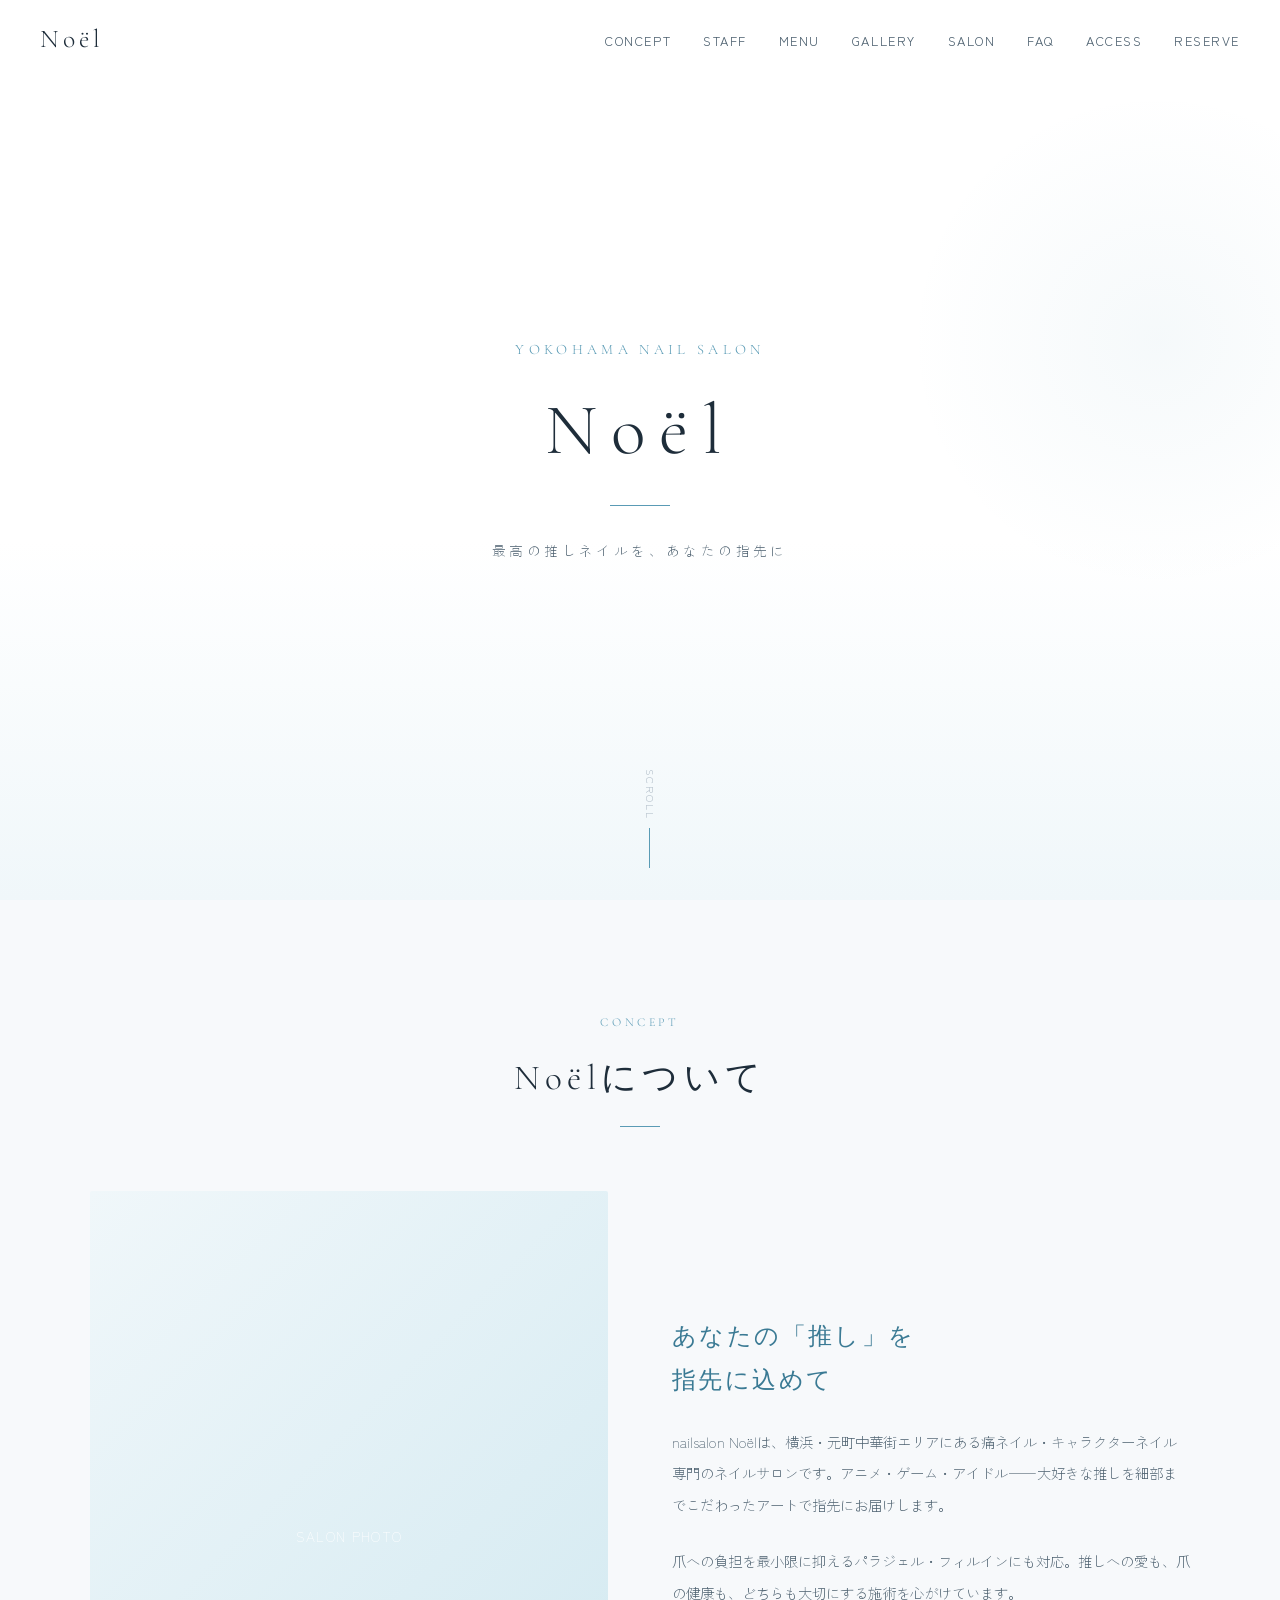
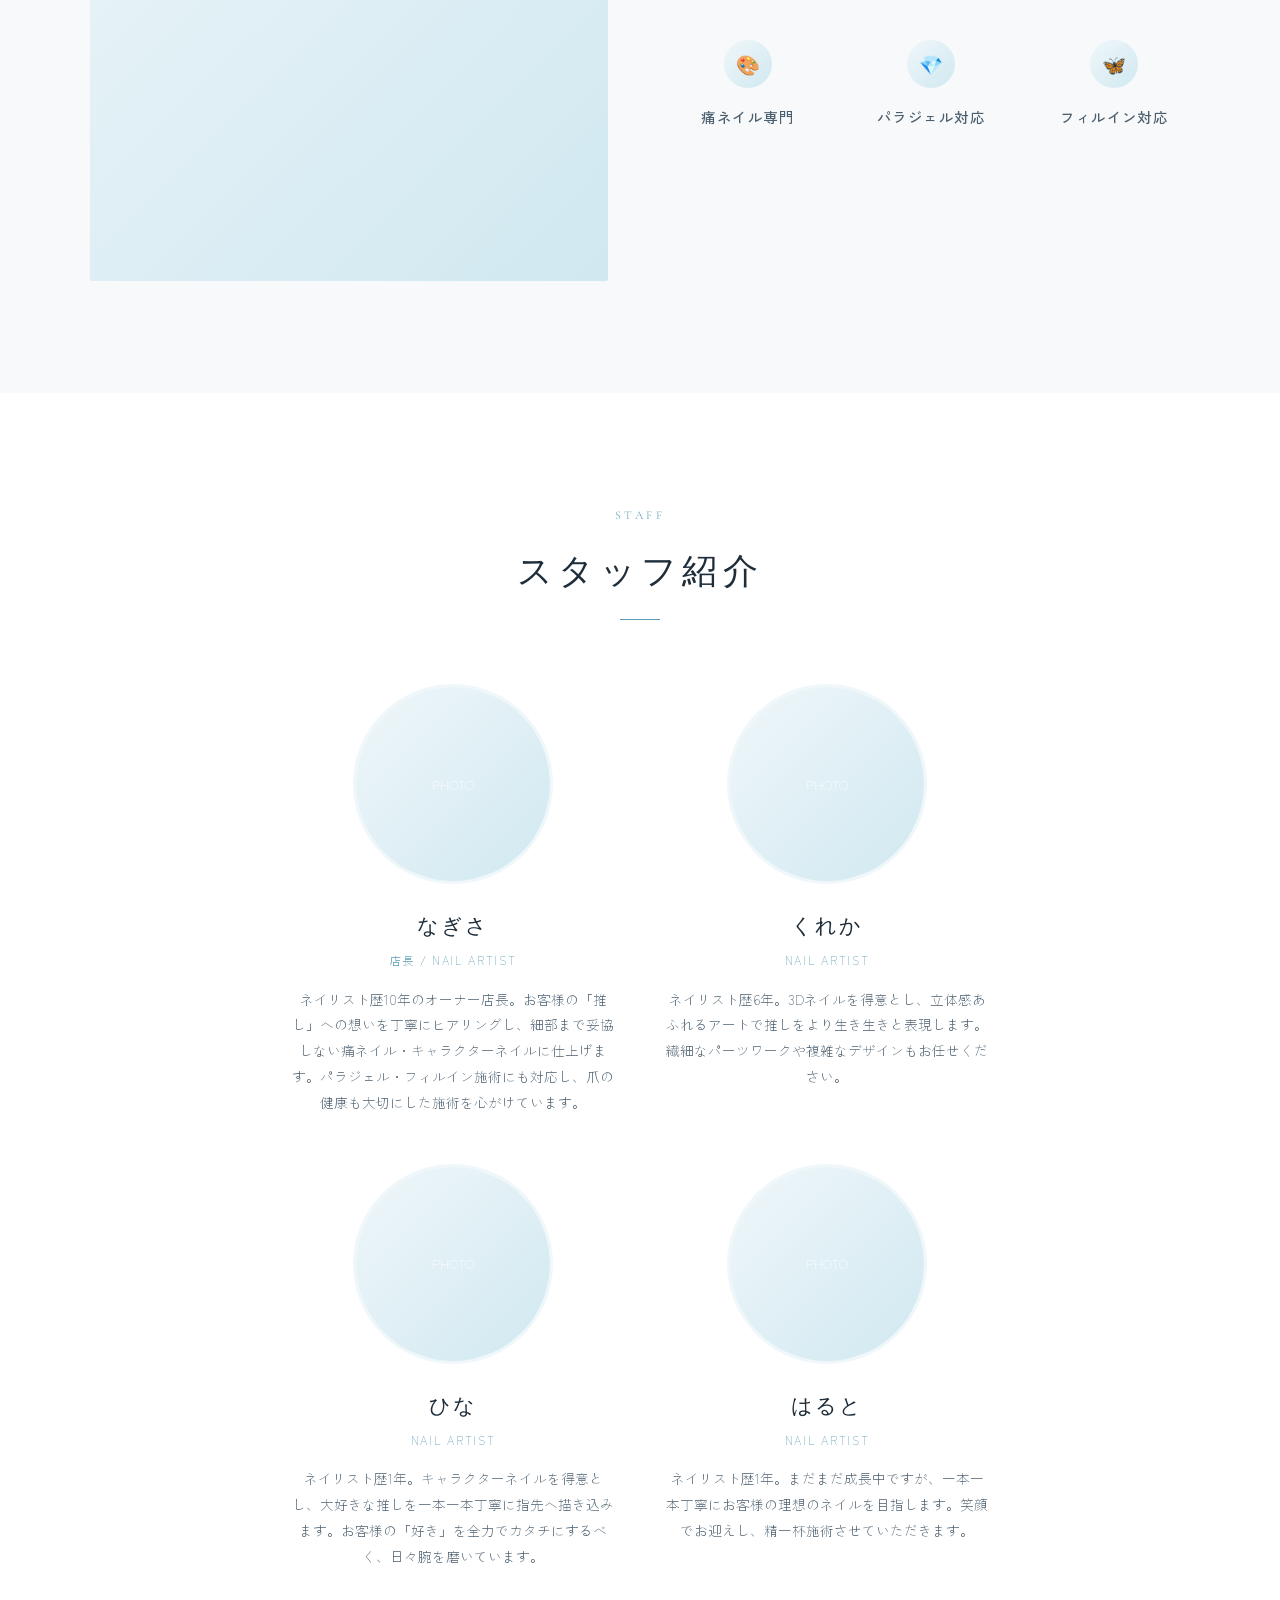
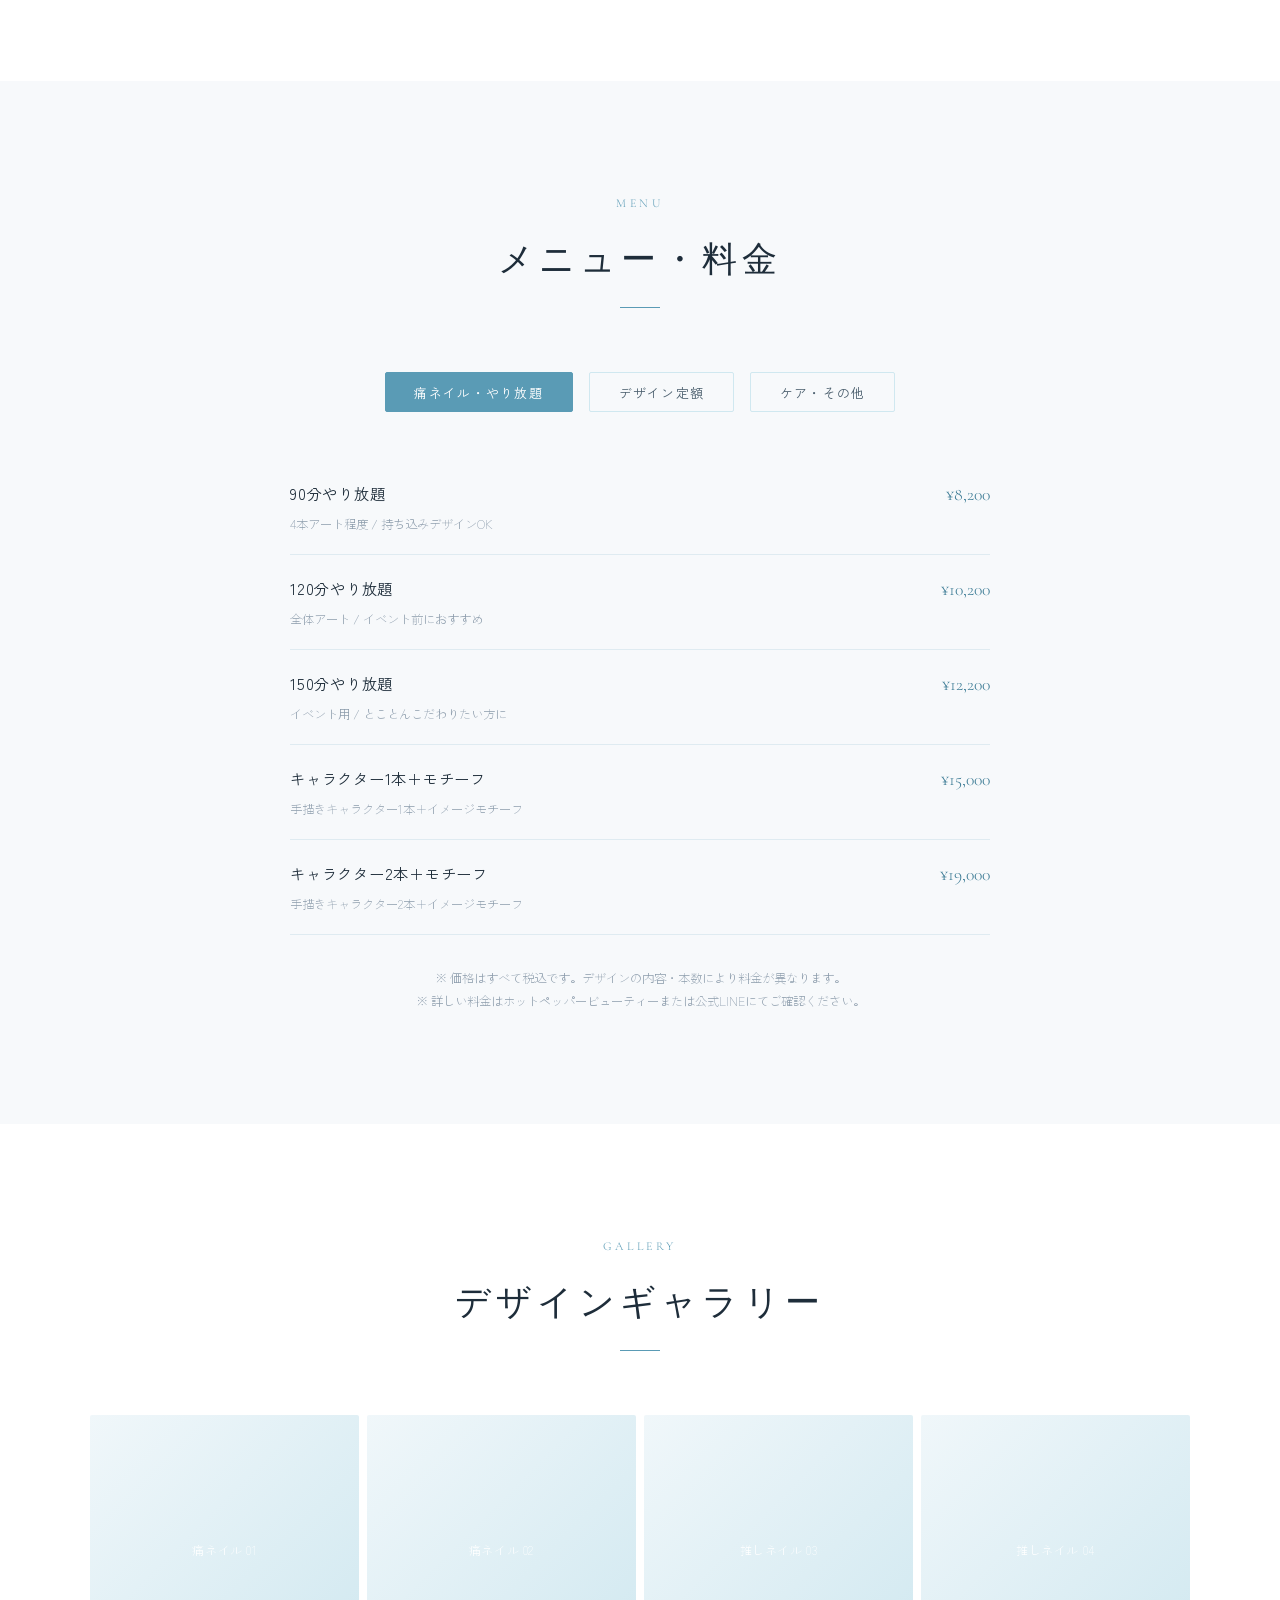
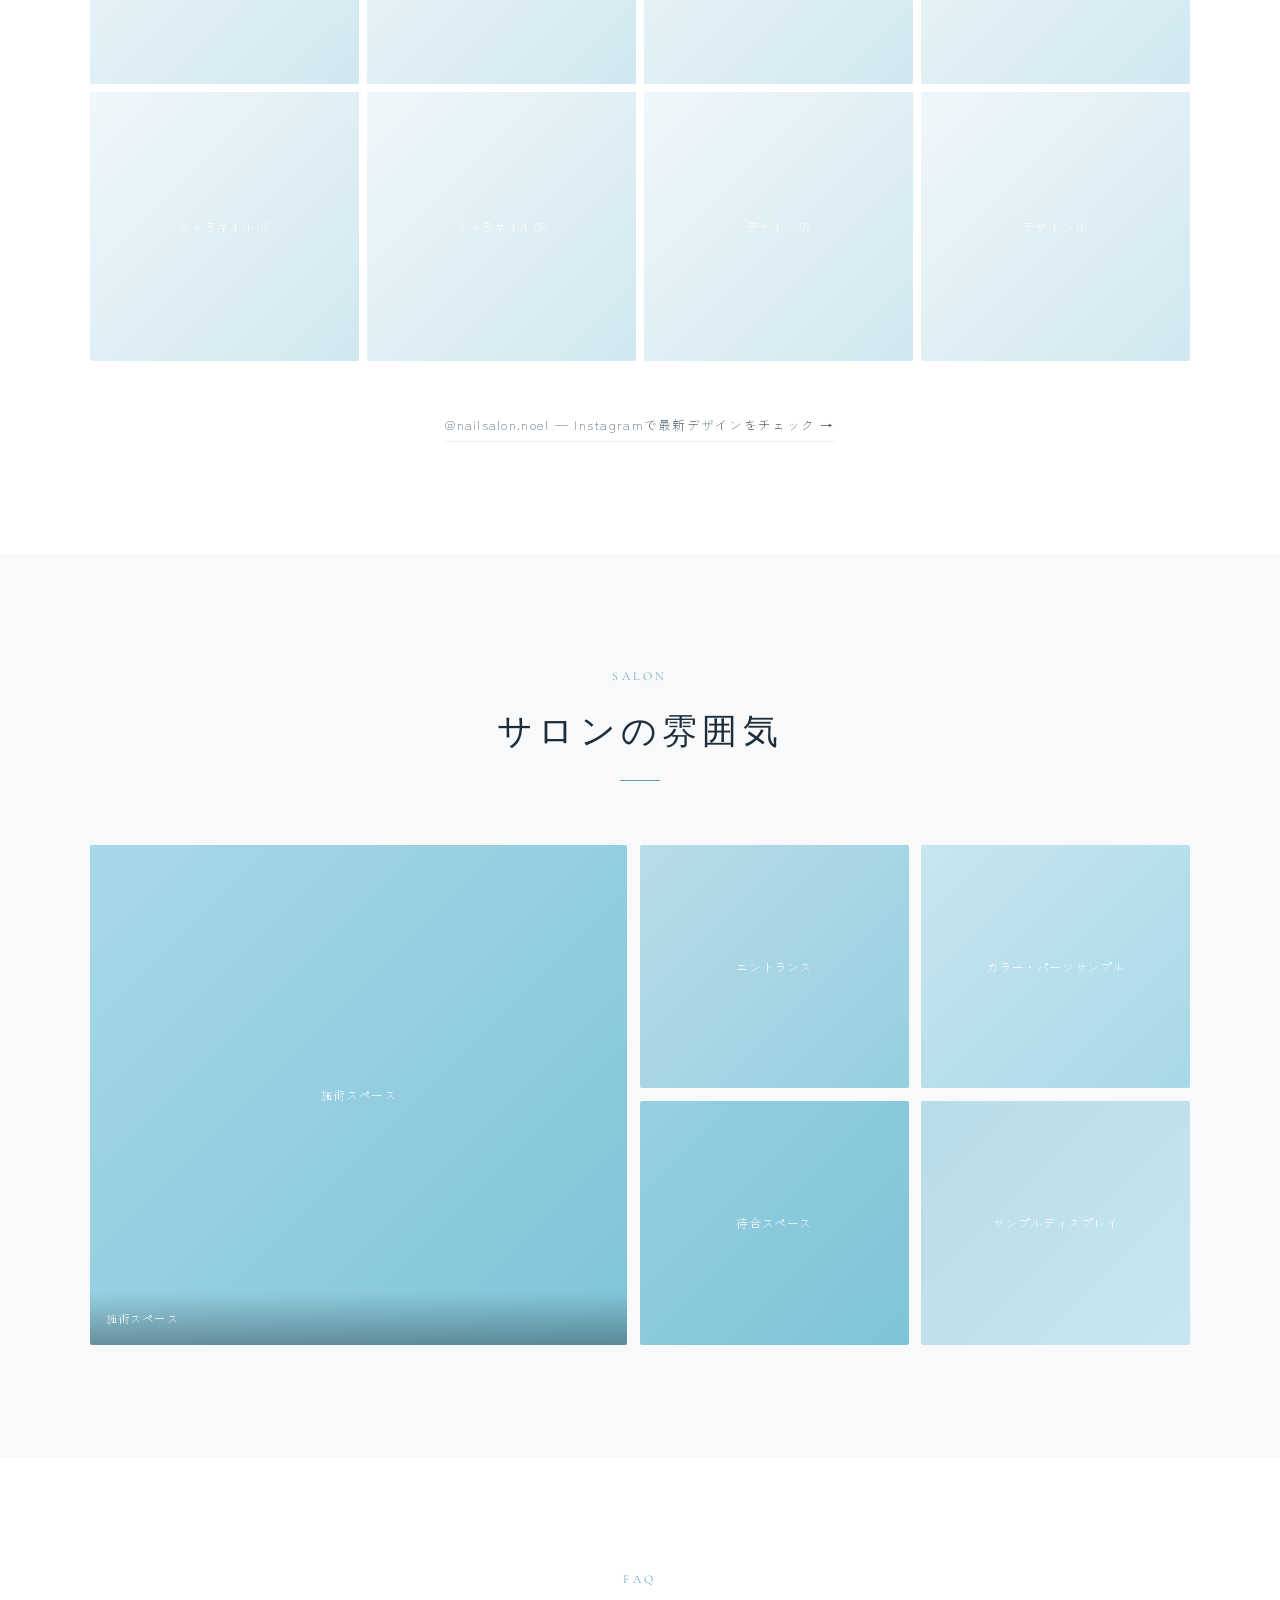
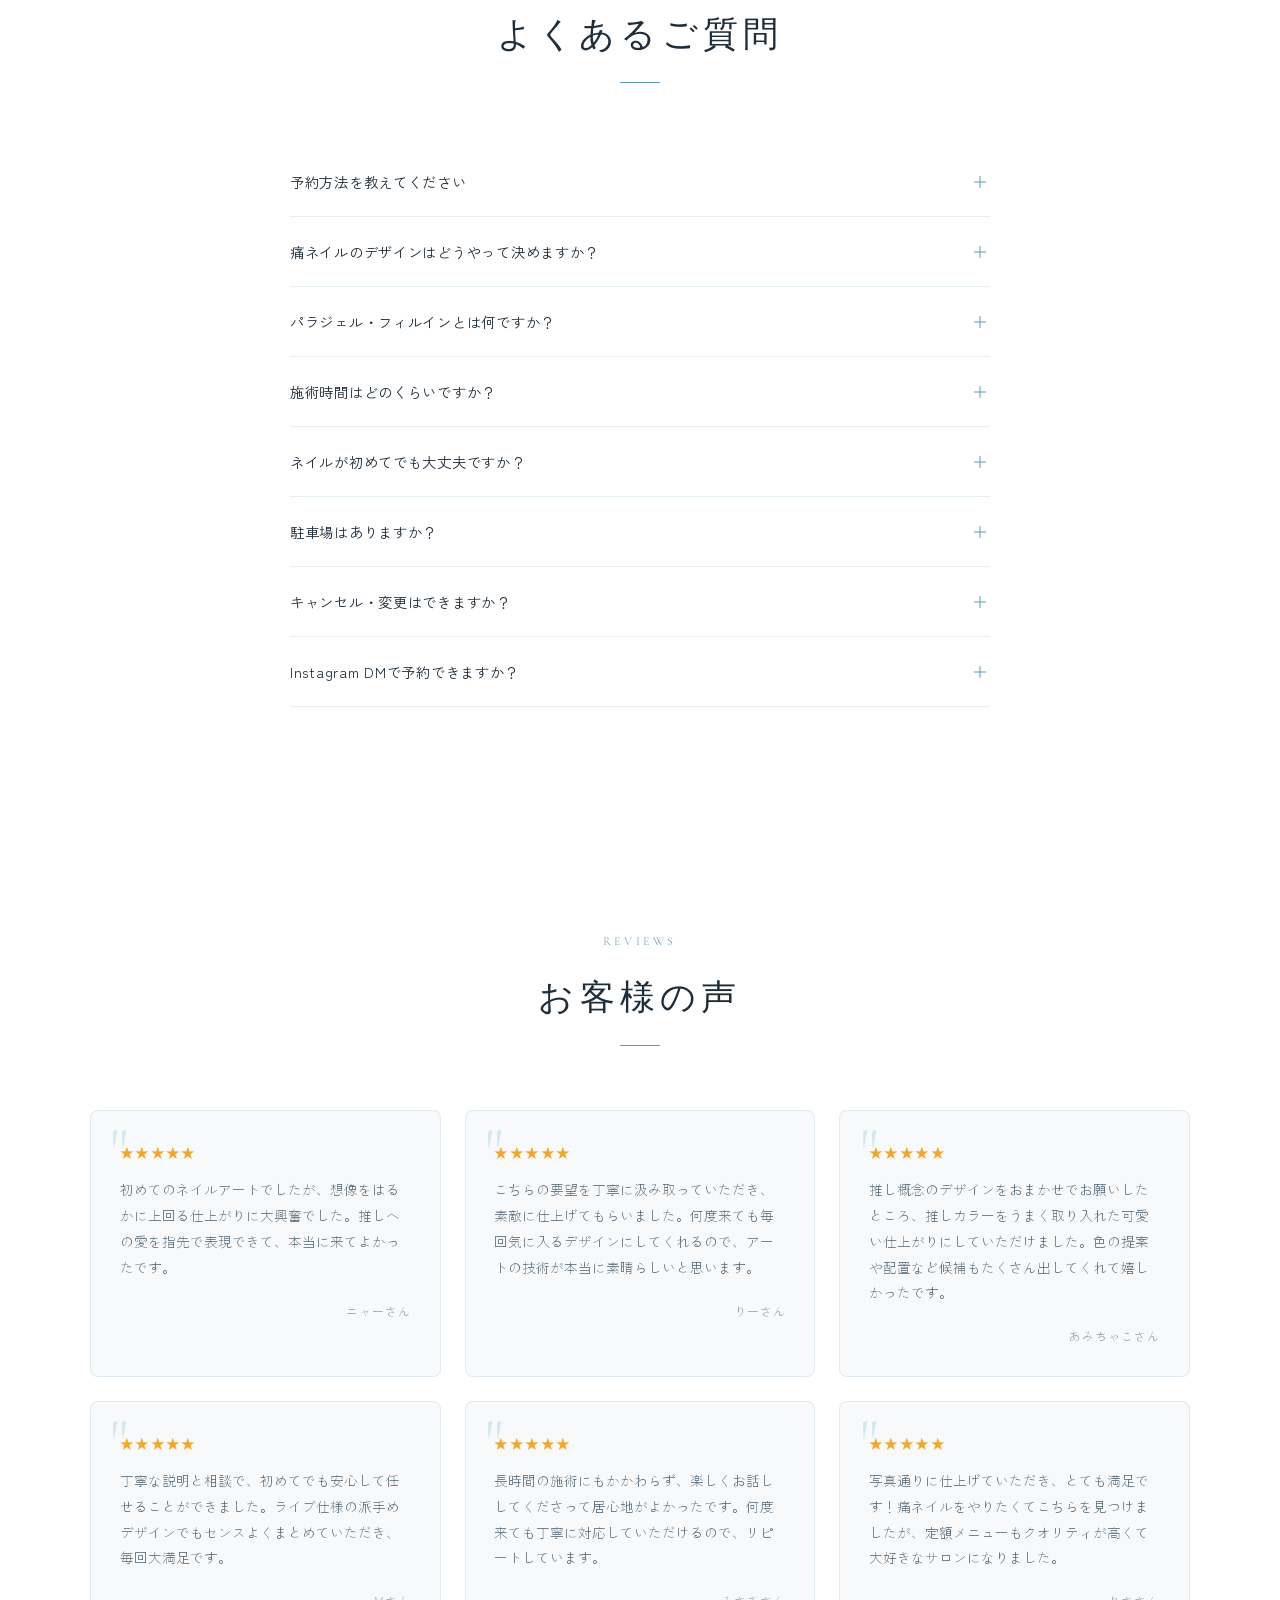
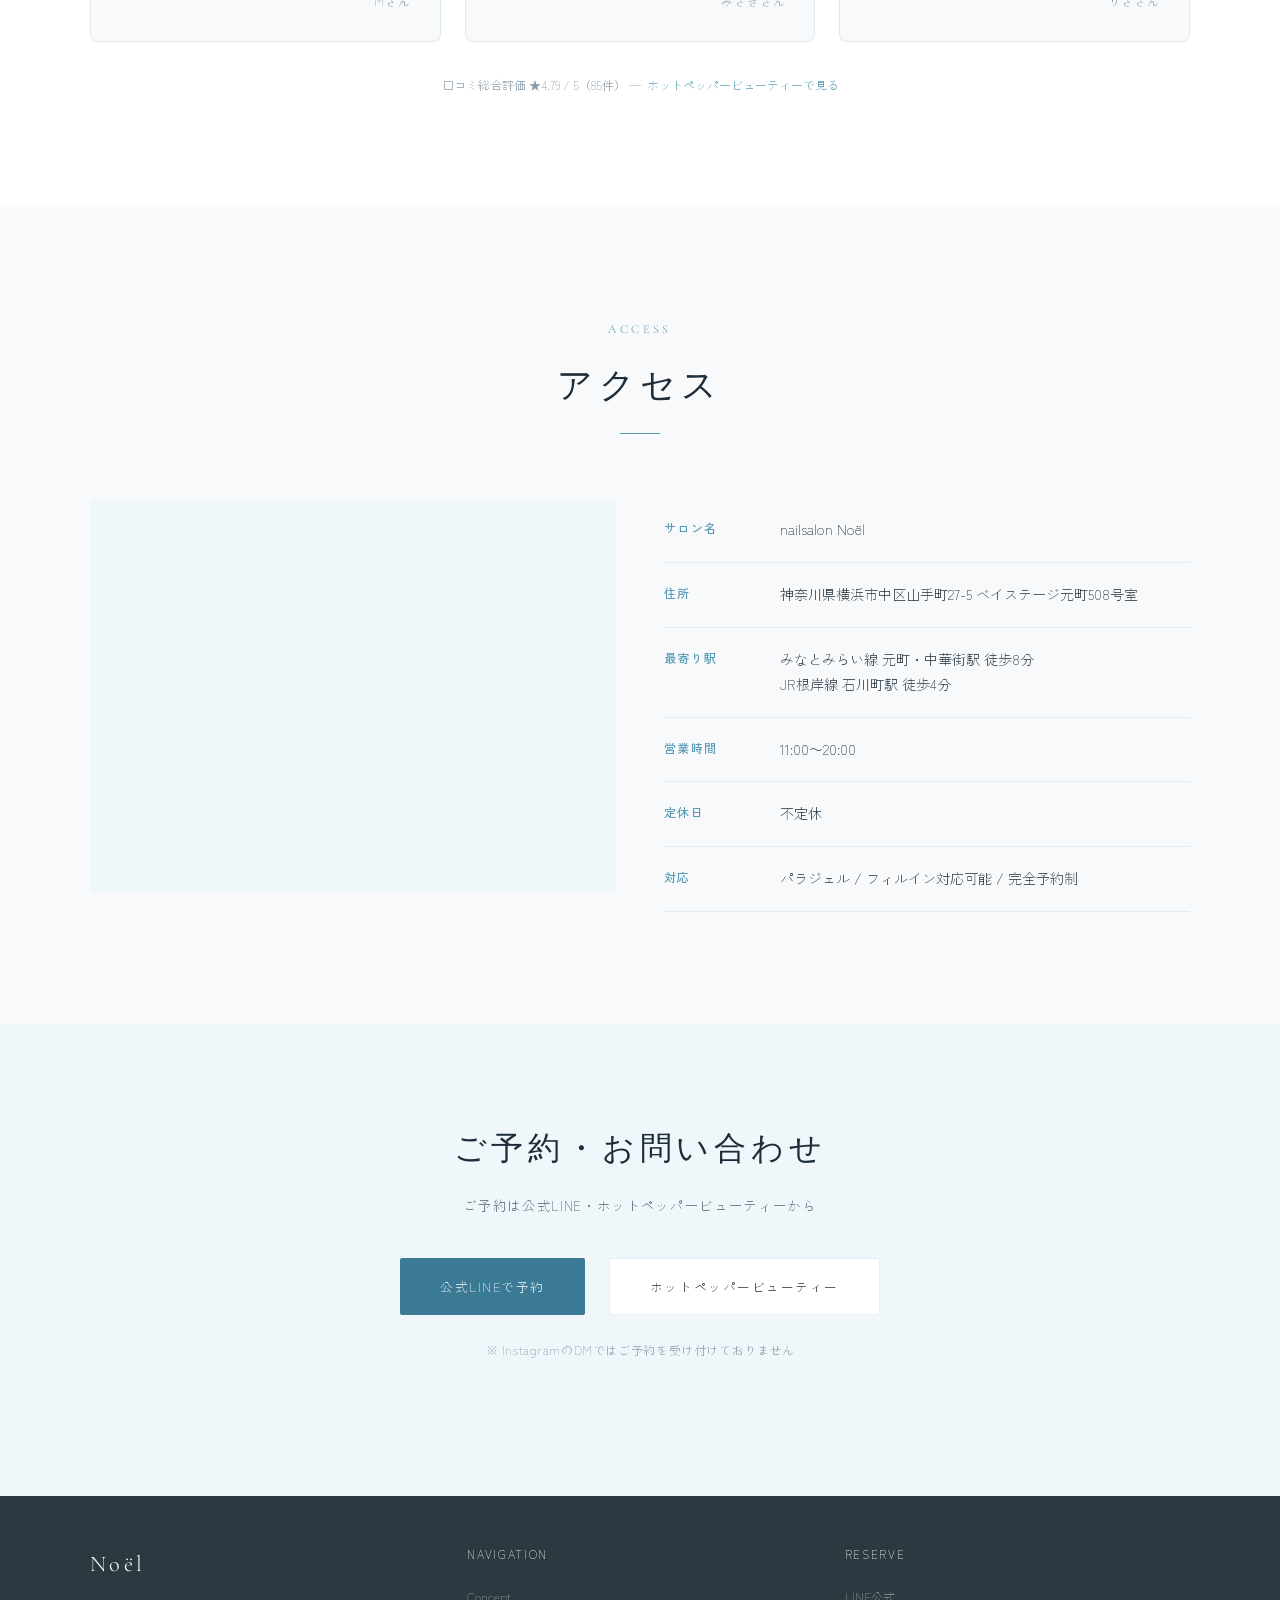
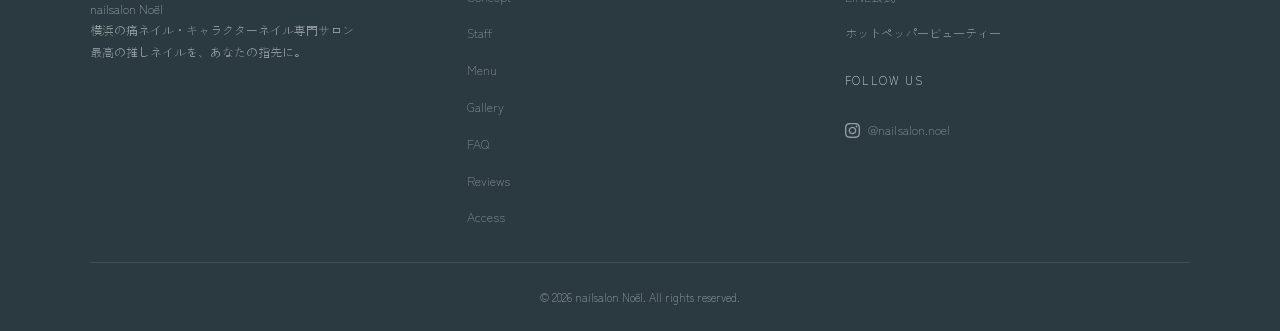
==== commit dcd996d8: "ライトボックス・FAQ追加・フッター改善（優先度中対応） Co-Authored-By: Claude Sonnet 4.6 <noreply@anthropic.com>" ====
--- a/index.html
+++ b/index.html
@@ -476,6 +476,18 @@
 
         <div class="faq-item">
           <button class="faq-question">
+            <span>キャンセル・変更はできますか？</span>
+            <div class="faq-icon"></div>
+          </button>
+          <div class="faq-answer">
+            <div class="faq-answer-inner">
+              ご予約の変更・キャンセルは、ご予約日の前日20時までに公式LINEよりご連絡ください。当日キャンセル・無断キャンセルはキャンセル料が発生する場合がございます。お席のご用意がございますので、早めのご連絡をお願いいたします。
+            </div>
+          </div>
+        </div>
+
+        <div class="faq-item">
+          <button class="faq-question">
             <span>Instagram DMで予約できますか？</span>
             <div class="faq-icon"></div>
           </button>
@@ -622,24 +634,36 @@
           <li><a href="#staff">Staff</a></li>
           <li><a href="#menu">Menu</a></li>
           <li><a href="#gallery">Gallery</a></li>
+          <li><a href="#faq">FAQ</a></li>
+          <li><a href="#reviews">Reviews</a></li>
           <li><a href="#access">Access</a></li>
         </ul>
       </div>
       <div>
-        <p class="footer-links-title">Follow Us</p>
-        <div class="footer-social">
-          <a href="https://www.instagram.com/nailsalon.noel" target="_blank" rel="noopener noreferrer" title="Instagram">
-            IG
-          </a>
-        </div>
-        <p class="footer-desc" style="margin-top: 1rem;">
-          #痛ネイル #キャラクターネイル<br>
-          #横浜ネイルサロン
-        </p>
+        <p class="footer-links-title">Reserve</p>
+        <ul class="footer-links">
+          <li>
+            <a href="https://line.me/R/ti/p/@802orzur" target="_blank" rel="noopener noreferrer">
+              LINE公式
+            </a>
+          </li>
+          <li>
+            <a href="https://beauty.hotpepper.jp/kr/slnH000721618/" target="_blank" rel="noopener noreferrer">
+              ホットペッパービューティー
+            </a>
+          </li>
+        </ul>
+        <p class="footer-links-title" style="margin-top: 1.5rem;">Follow Us</p>
+        <a href="https://www.instagram.com/nailsalon.noel" target="_blank" rel="noopener noreferrer" class="footer-ig-link">
+          <svg viewBox="0 0 24 24" xmlns="http://www.w3.org/2000/svg" aria-hidden="true">
+            <path d="M12 2.163c3.204 0 3.584.012 4.85.07 3.252.148 4.771 1.691 4.919 4.919.058 1.265.069 1.645.069 4.849 0 3.205-.012 3.584-.069 4.849-.149 3.225-1.664 4.771-4.919 4.919-1.266.058-1.644.07-4.85.07-3.204 0-3.584-.012-4.849-.07-3.26-.149-4.771-1.699-4.919-4.92-.058-1.265-.07-1.644-.07-4.849 0-3.204.013-3.583.07-4.849.149-3.227 1.664-4.771 4.919-4.919 1.266-.057 1.645-.069 4.849-.069zm0-2.163c-3.259 0-3.667.014-4.947.072-4.358.2-6.78 2.618-6.98 6.98-.059 1.281-.073 1.689-.073 4.948 0 3.259.014 3.668.072 4.948.2 4.358 2.618 6.78 6.98 6.98 1.281.058 1.689.072 4.948.072 3.259 0 3.668-.014 4.948-.072 4.354-.2 6.782-2.618 6.979-6.98.059-1.28.073-1.689.073-4.948 0-3.259-.014-3.667-.072-4.947-.196-4.354-2.617-6.78-6.979-6.98-1.281-.059-1.69-.073-4.949-.073zm0 5.838c-3.403 0-6.162 2.759-6.162 6.162s2.759 6.163 6.162 6.163 6.162-2.759 6.162-6.163c0-3.403-2.759-6.162-6.162-6.162zm0 10.162c-2.209 0-4-1.79-4-4 0-2.209 1.791-4 4-4s4 1.791 4 4c0 2.21-1.791 4-4 4zm6.406-11.845c-.796 0-1.441.645-1.441 1.44s.645 1.44 1.441 1.44c.795 0 1.439-.645 1.439-1.44s-.644-1.44-1.439-1.44z"/>
+          </svg>
+          @nailsalon.noel
+        </a>
       </div>
     </div>
     <div class="footer-bottom">
-      <p>&copy; 2026 nailsalon No&euml;l. All rights reserved.</p>
+      <p>&copy; <span id="footer-year"></span> nailsalon No&euml;l. All rights reserved.</p>
     </div>
   </footer>
 
@@ -651,6 +675,16 @@
     <span>LINE予約</span>
   </a>
 
+  <!-- Lightbox -->
+  <div id="lightbox" class="lightbox" role="dialog" aria-modal="true" aria-label="画像拡大表示">
+    <button class="lightbox-close" aria-label="閉じる">&times;</button>
+    <button class="lightbox-prev" aria-label="前の画像">&#8592;</button>
+    <button class="lightbox-next" aria-label="次の画像">&#8594;</button>
+    <div class="lightbox-inner">
+      <img class="lightbox-img" src="" alt="">
+    </div>
+  </div>
+
   <script src="js/content.js"></script>
   <script src="js/render.js"></script>
   <script src="js/main.js"></script>
--- a/css/style.css
+++ b/css/style.css
@@ -1079,6 +1079,28 @@
   color: var(--accent-blue);
 }
 
+.footer-ig-link {
+  display: inline-flex;
+  align-items: center;
+  gap: 8px;
+  color: rgba(255,255,255,0.5);
+  text-decoration: none;
+  font-size: 0.78rem;
+  transition: color 0.3s ease;
+  margin-top: 0.8rem;
+}
+
+.footer-ig-link:hover {
+  color: var(--accent-blue);
+}
+
+.footer-ig-link svg {
+  width: 15px;
+  height: 15px;
+  fill: currentColor;
+  flex-shrink: 0;
+}
+
 .footer-bottom {
   text-align: center;
   padding-top: 1.5rem;
@@ -1267,6 +1289,96 @@
   .section-title {
     font-size: 1.8rem;
   }
+}
+
+/* ===========================
+   Lightbox
+   =========================== */
+.lightbox {
+  position: fixed;
+  inset: 0;
+  z-index: 3000;
+  background: rgba(0, 0, 0, 0.92);
+  display: flex;
+  align-items: center;
+  justify-content: center;
+  opacity: 0;
+  pointer-events: none;
+  transition: opacity 0.3s ease;
+}
+
+.lightbox.open {
+  opacity: 1;
+  pointer-events: auto;
+}
+
+.lightbox-inner {
+  max-width: 92vw;
+  max-height: 90vh;
+  display: flex;
+  align-items: center;
+  justify-content: center;
+}
+
+.lightbox-img {
+  max-width: 92vw;
+  max-height: 88vh;
+  object-fit: contain;
+  border-radius: 4px;
+  box-shadow: 0 8px 48px rgba(0, 0, 0, 0.7);
+  display: block;
+}
+
+.lightbox-close {
+  position: absolute;
+  top: 14px;
+  right: 18px;
+  background: none;
+  border: none;
+  color: rgba(255, 255, 255, 0.75);
+  font-size: 46px;
+  line-height: 1;
+  cursor: pointer;
+  padding: 0;
+  transition: color 0.2s;
+}
+
+.lightbox-close:hover {
+  color: #fff;
+}
+
+.lightbox-prev,
+.lightbox-next {
+  position: absolute;
+  top: 50%;
+  transform: translateY(-50%);
+  background: rgba(255, 255, 255, 0.1);
+  border: 1px solid rgba(255, 255, 255, 0.2);
+  color: rgba(255, 255, 255, 0.75);
+  font-size: 20px;
+  cursor: pointer;
+  padding: 14px 18px;
+  border-radius: 6px;
+  line-height: 1;
+  transition: background 0.2s, color 0.2s;
+}
+
+.lightbox-prev { left: 16px; }
+.lightbox-next { right: 16px; }
+
+.lightbox-prev:hover,
+.lightbox-next:hover {
+  background: rgba(255, 255, 255, 0.25);
+  color: #fff;
+}
+
+.gallery-item img {
+  cursor: zoom-in;
+}
+
+@media (max-width: 768px) {
+  .lightbox-prev { left: 8px; padding: 10px 13px; }
+  .lightbox-next { right: 8px; padding: 10px 13px; }
 }
 
 /* ===========================
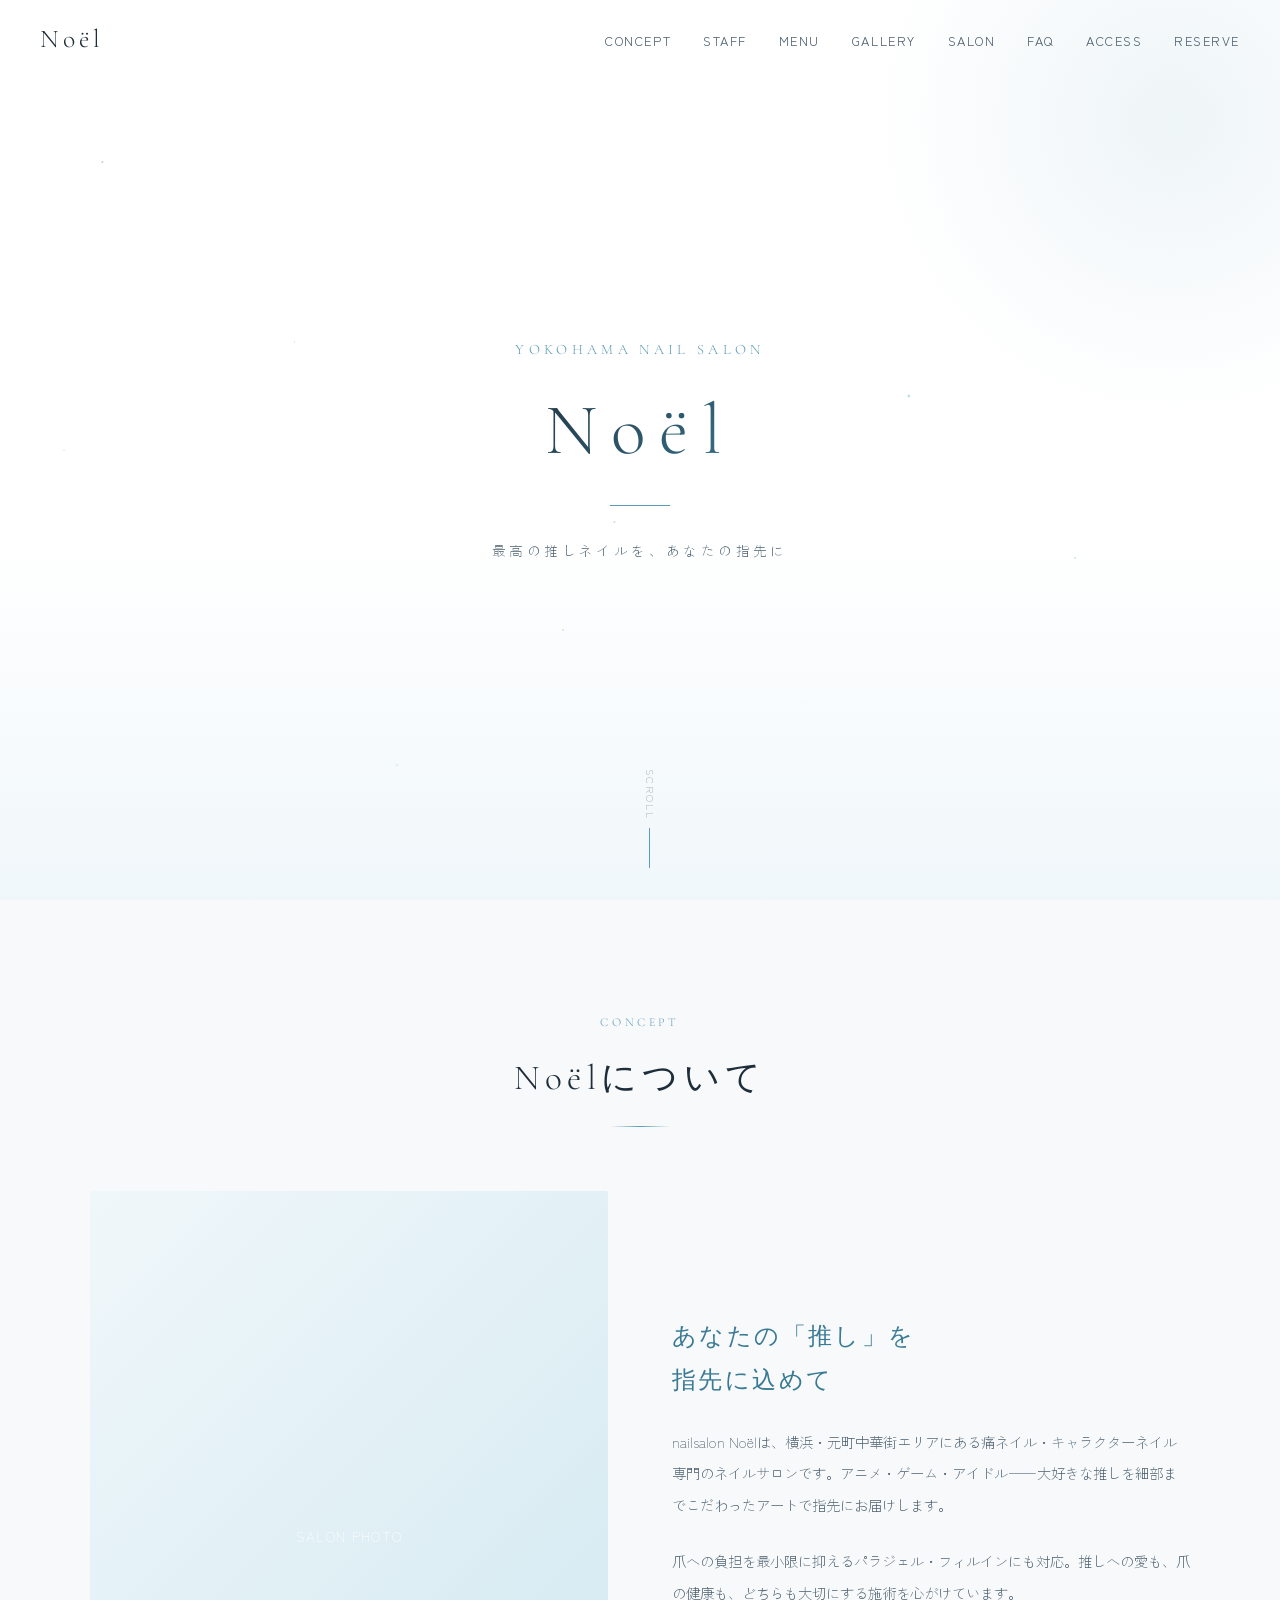
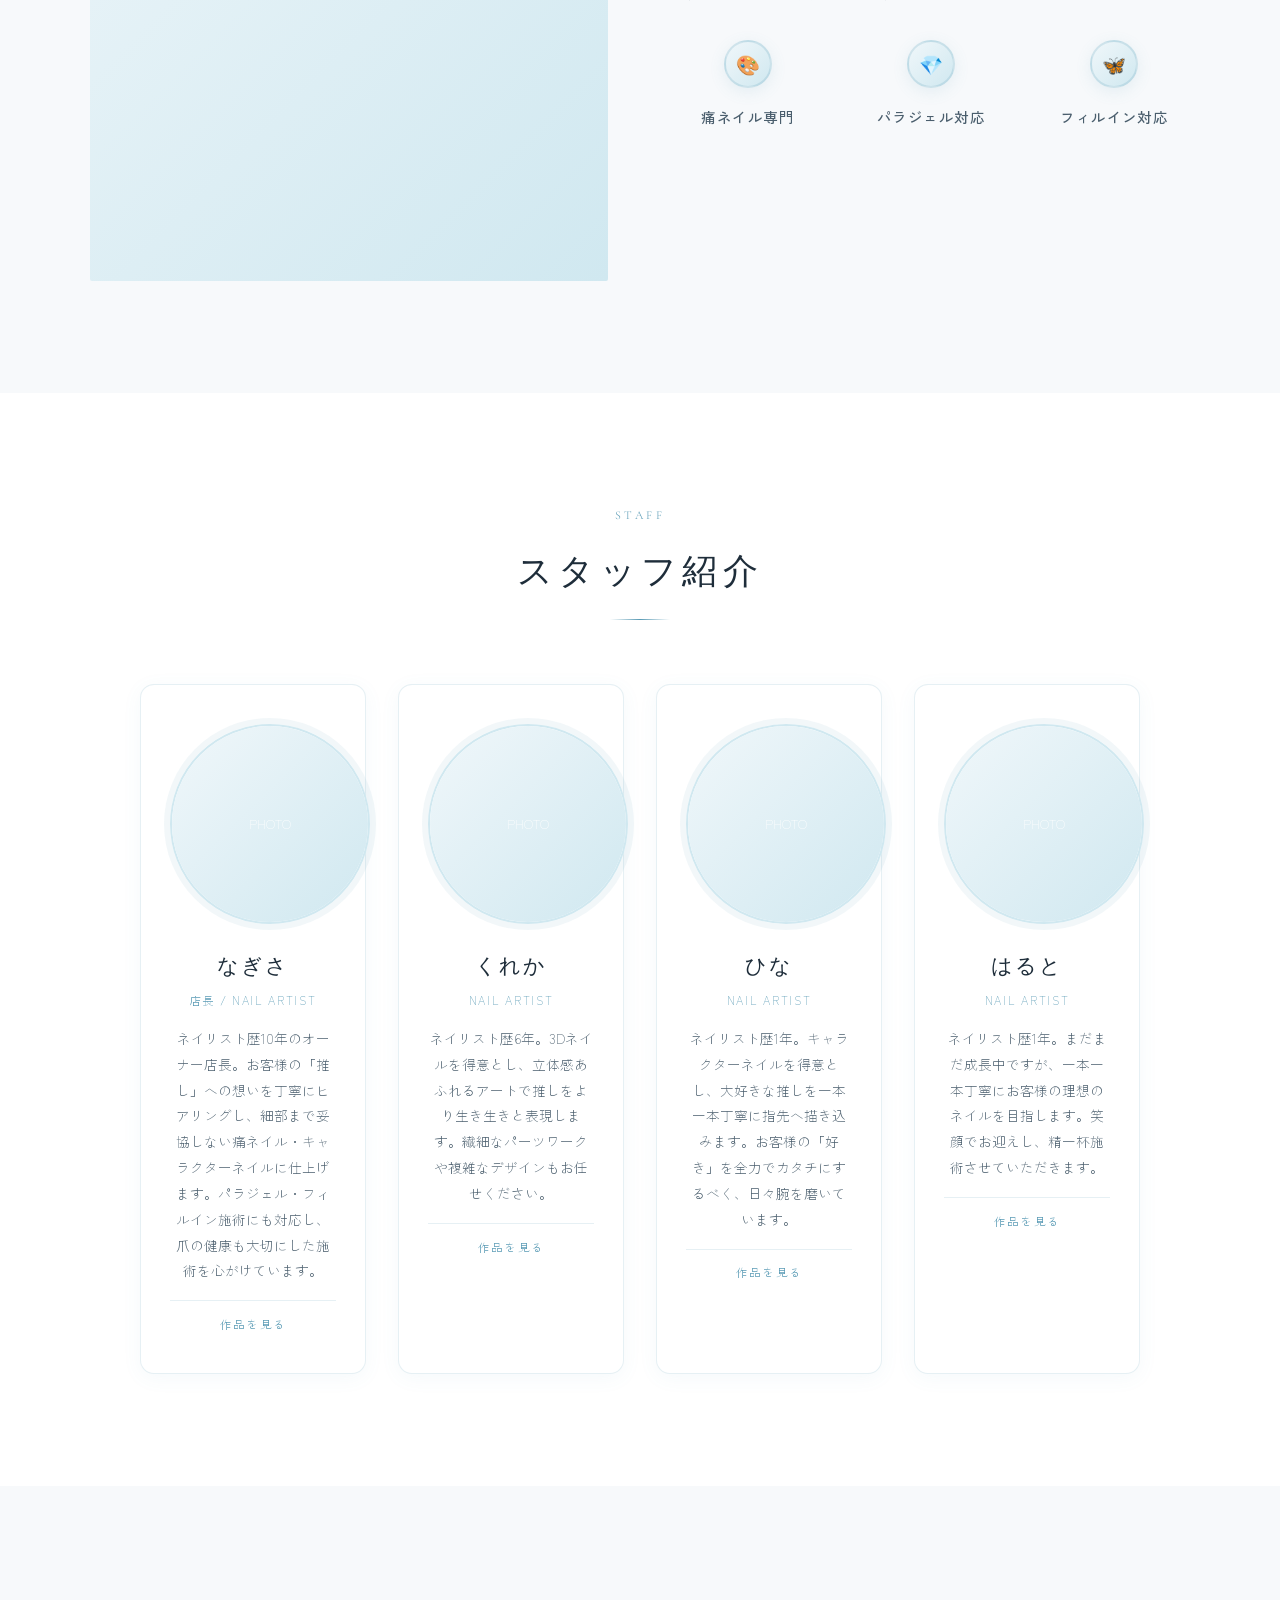
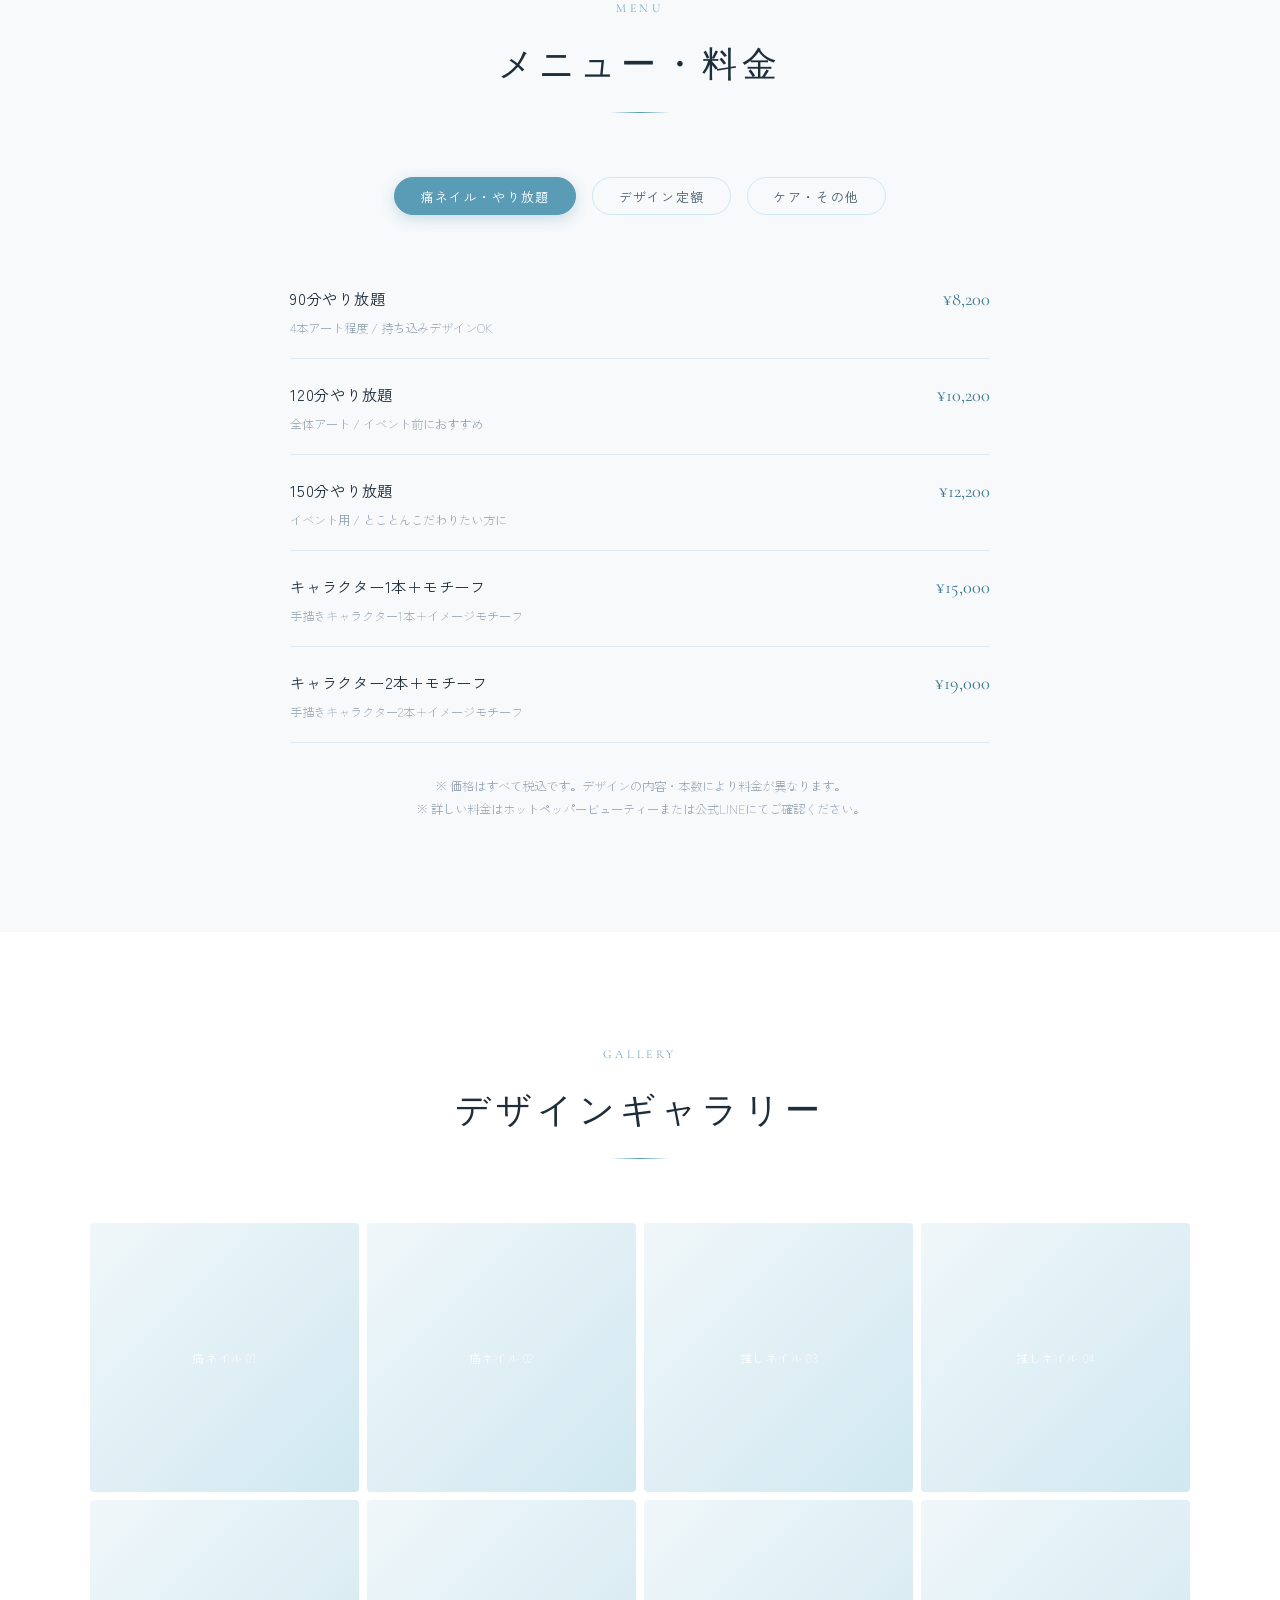
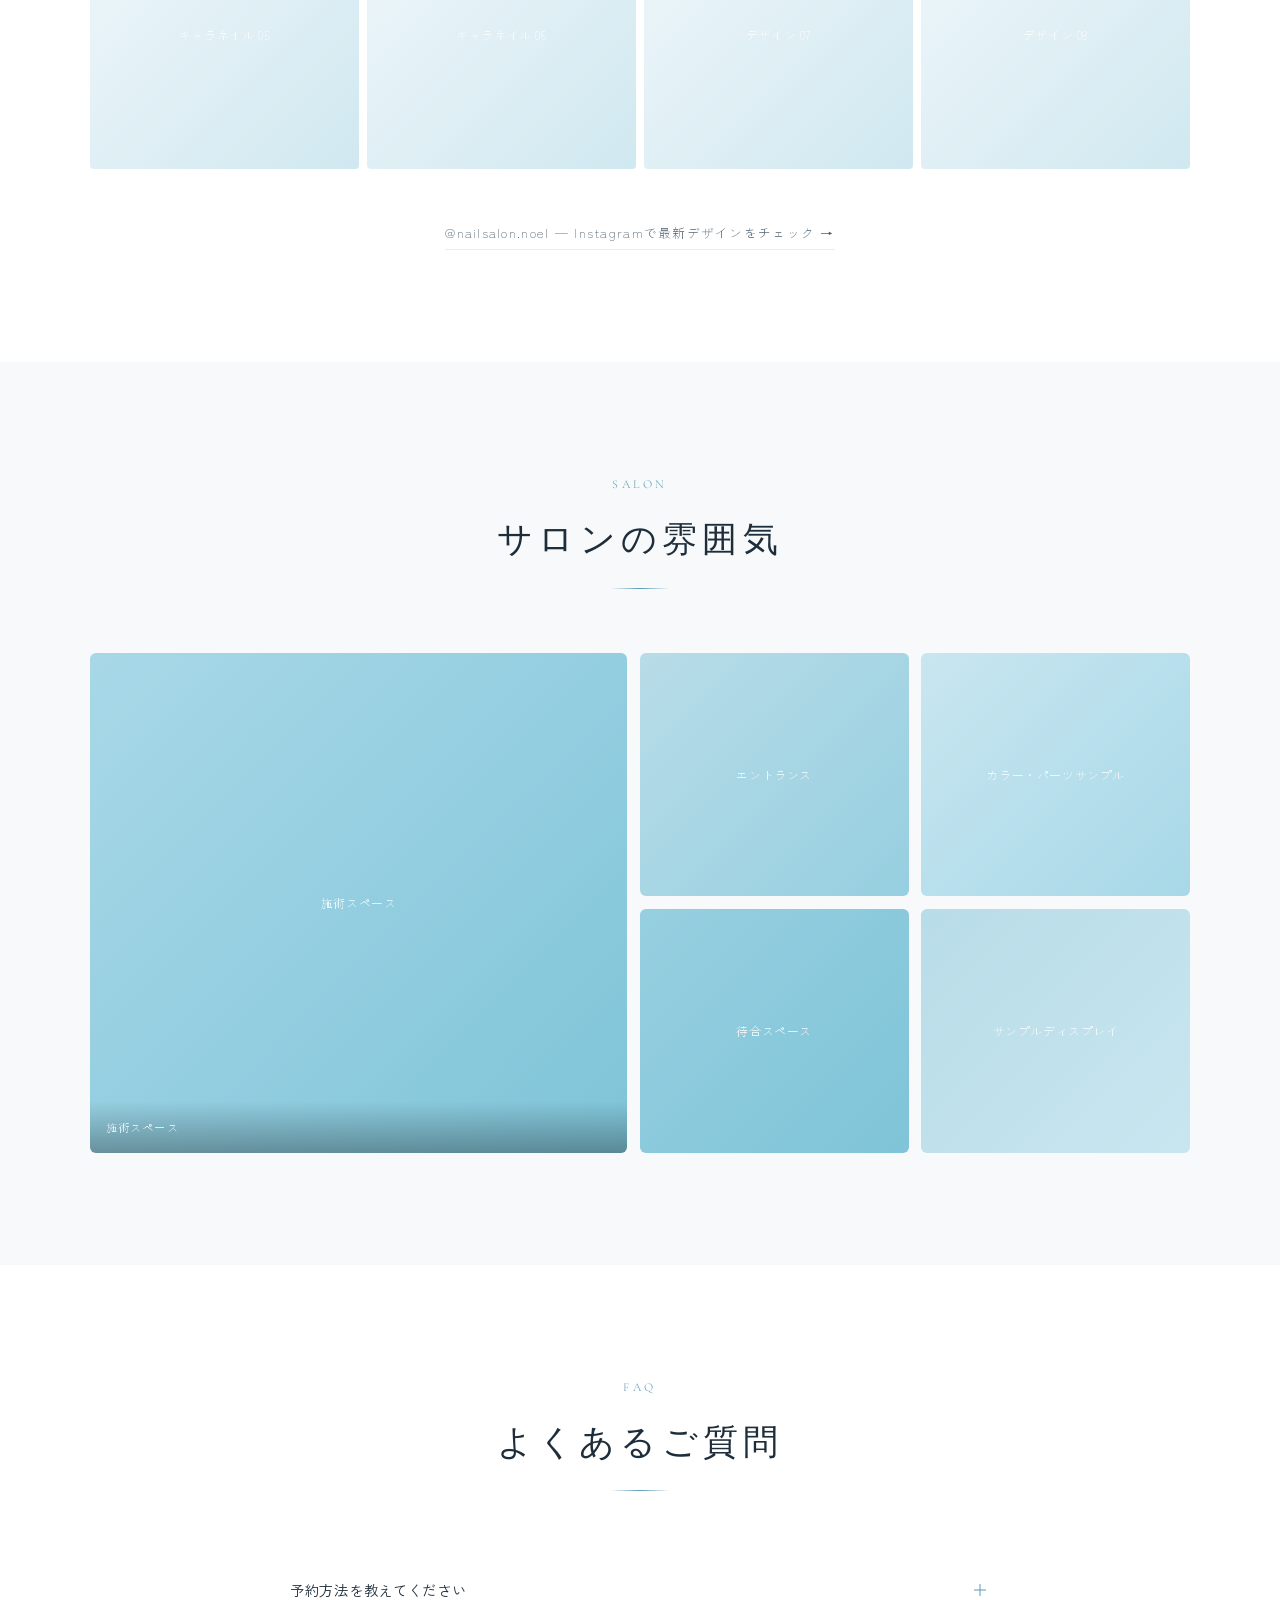
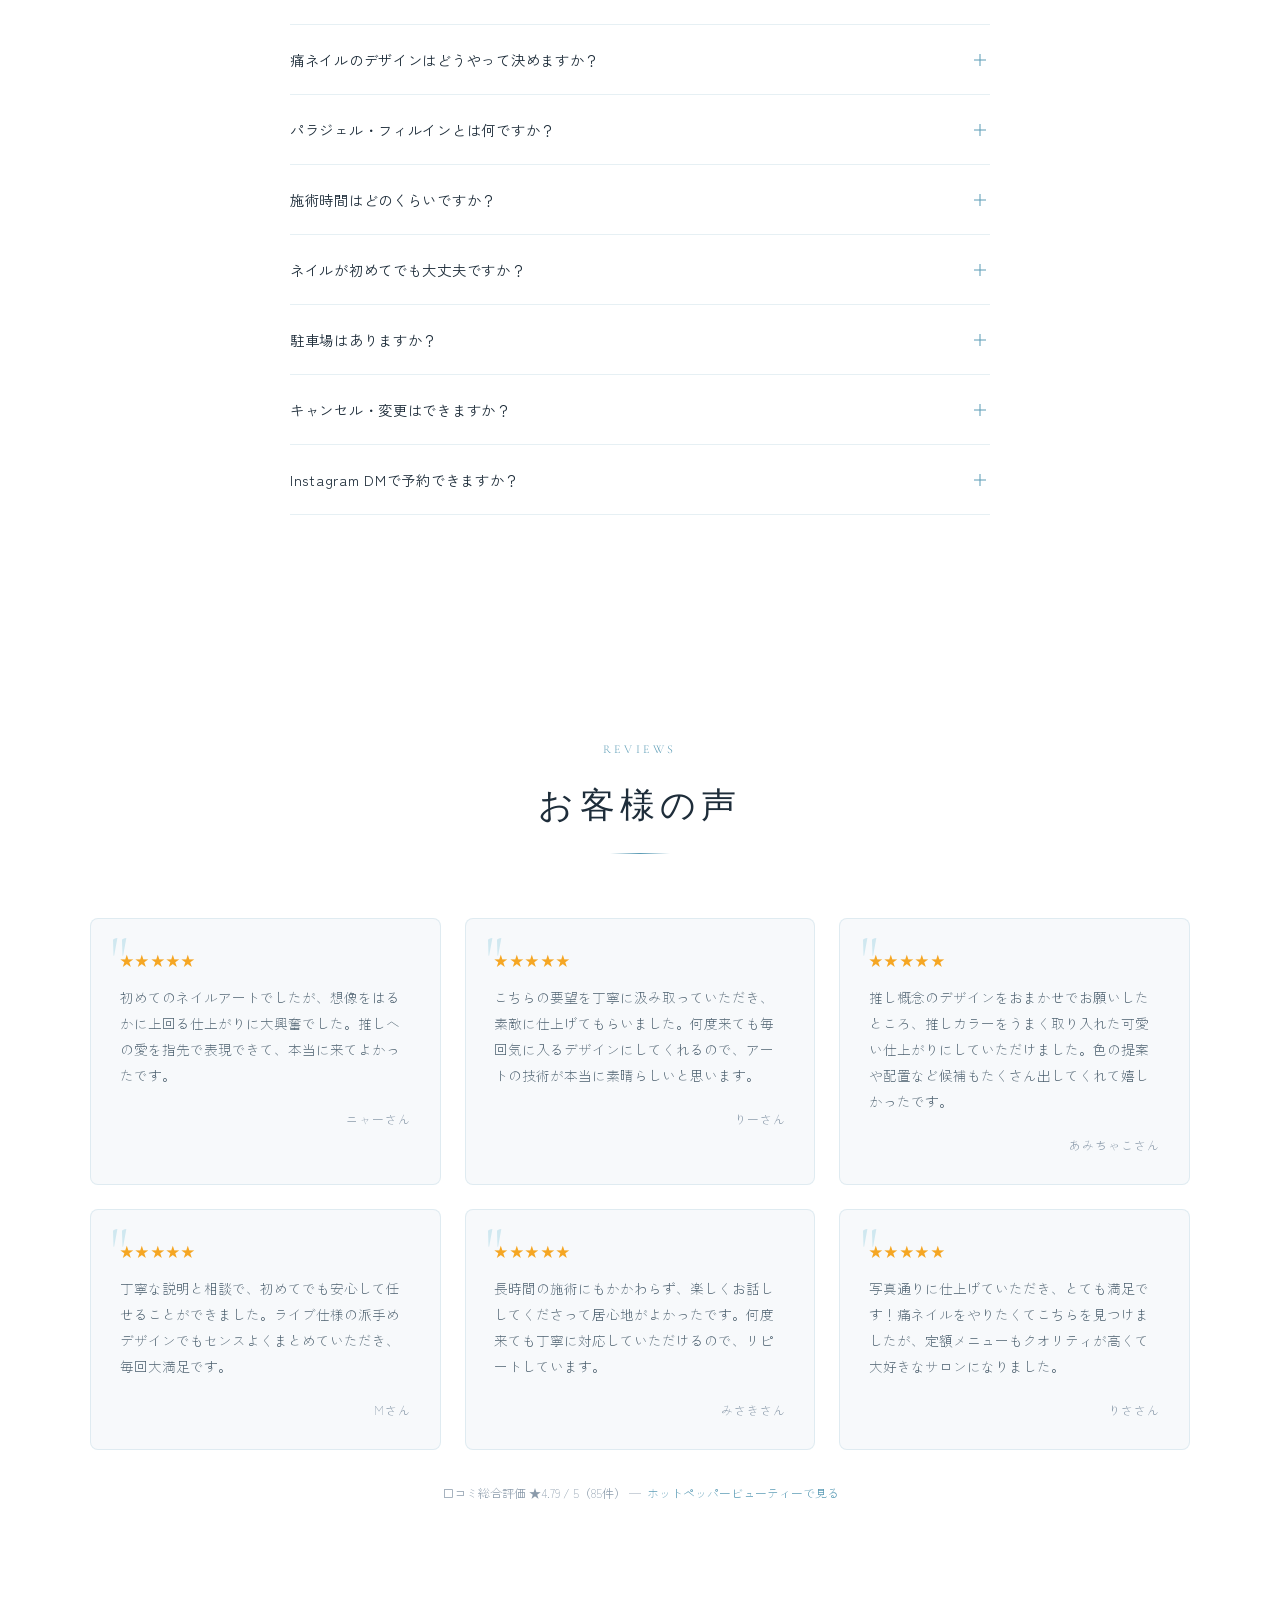
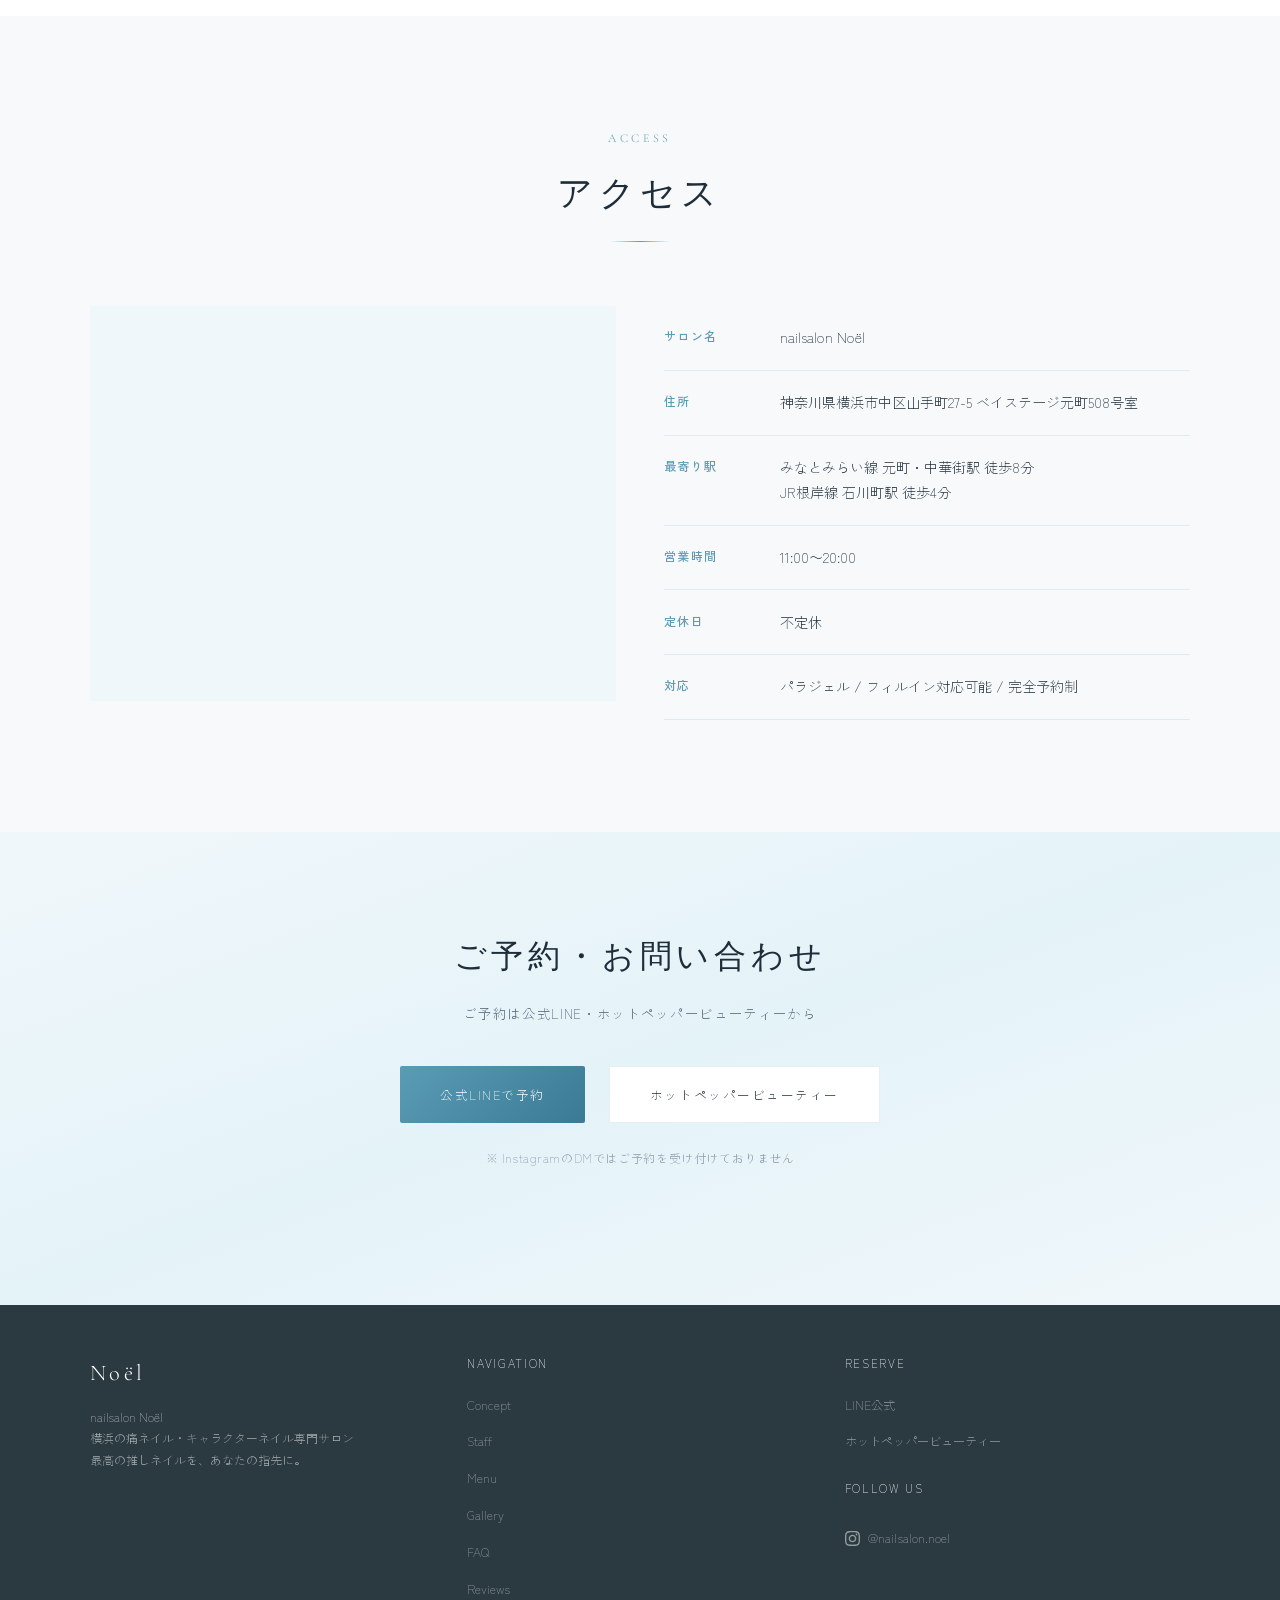
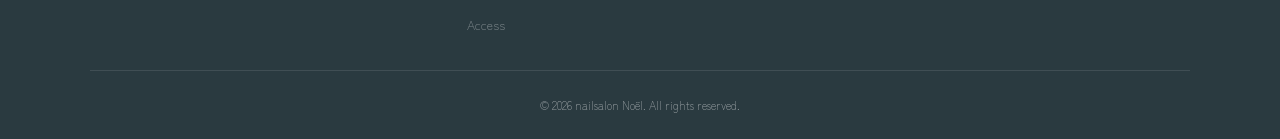
==== commit 0926a275: "スタッフ作品モーダル機能を追加 - スタッフカードクリックで個人の作品ギャラリーモーダルを表示 - 作品写真をライトボックスで拡大表示可能 - 管理画面でスタッフごとに作品写真を追加・削除・変更できる" ====
--- a/index.html
+++ b/index.html
@@ -561,7 +561,7 @@
 
       <div class="access-content fade-in">
         <div class="access-map">
-          <iframe src="https://maps.google.com/maps?q=神奈川県横浜市中区山手町27-5&hl=ja&output=embed" width="100%" height="100%" style="border:0" allowfullscreen loading="lazy" referrerpolicy="no-referrer-when-downgrade"></iframe>
+          <iframe src="https://maps.google.com/maps?q=nailsalon+No%C3%ABl+%E7%A5%9E%E5%A5%88%E5%B7%9D%E7%9C%8C%E6%A8%AA%E6%B5%9C%E5%B8%82%E4%B8%AD%E5%8C%BA%E5%B1%B1%E6%89%8B%E7%94%BA27-5&hl=ja&z=17&output=embed" width="100%" height="100%" style="border:0" allowfullscreen loading="lazy" referrerpolicy="no-referrer-when-downgrade"></iframe>
         </div>
 
         <div class="access-info">
@@ -675,6 +675,27 @@
     <span>LINE予約</span>
   </a>
 
+  <!-- Staff designs modal -->
+  <div id="staff-modal" class="staff-modal" role="dialog" aria-modal="true">
+    <div class="staff-modal-backdrop"></div>
+    <div class="staff-modal-box">
+      <button class="staff-modal-close" aria-label="閉じる">&times;</button>
+      <div class="staff-modal-profile">
+        <div class="staff-modal-photo" id="sm-photo"></div>
+        <div class="staff-modal-info">
+          <h3 class="staff-modal-name" id="sm-name"></h3>
+          <p class="staff-modal-role" id="sm-role"></p>
+          <p class="staff-modal-desc" id="sm-desc"></p>
+        </div>
+      </div>
+      <div class="staff-modal-gallery-wrap">
+        <h4 class="staff-modal-gallery-title">作品ギャラリー</h4>
+        <div class="staff-modal-grid" id="sm-grid"></div>
+        <p class="staff-modal-empty" id="sm-empty">作品写真はまだ登録されていません</p>
+      </div>
+    </div>
+  </div>
+
   <!-- Lightbox -->
   <div id="lightbox" class="lightbox" role="dialog" aria-modal="true" aria-label="画像拡大表示">
     <button class="lightbox-close" aria-label="閉じる">&times;</button>
--- a/css/style.css
+++ b/css/style.css
@@ -1289,6 +1289,287 @@
   .section-title {
     font-size: 1.8rem;
   }
+}
+
+/* ===========================
+   Staff Designs Modal
+   =========================== */
+.staff-modal {
+  position: fixed;
+  inset: 0;
+  z-index: 2500;
+  display: flex;
+  align-items: center;
+  justify-content: center;
+  padding: 1rem;
+  opacity: 0;
+  pointer-events: none;
+  transition: opacity 0.3s ease;
+}
+.staff-modal.open {
+  opacity: 1;
+  pointer-events: auto;
+}
+.staff-modal-backdrop {
+  position: absolute;
+  inset: 0;
+  background: rgba(30, 45, 60, 0.6);
+  backdrop-filter: blur(4px);
+  -webkit-backdrop-filter: blur(4px);
+}
+.staff-modal-box {
+  position: relative;
+  z-index: 1;
+  background: #fff;
+  border-radius: 20px;
+  width: min(92vw, 680px);
+  max-height: 88vh;
+  overflow-y: auto;
+  padding: 2.5rem 2rem;
+  box-shadow: 0 24px 64px rgba(30, 45, 60, 0.25);
+  transform: scale(0.94) translateY(16px);
+  transition: transform 0.35s cubic-bezier(0.34, 1.4, 0.64, 1);
+}
+.staff-modal.open .staff-modal-box {
+  transform: scale(1) translateY(0);
+}
+.staff-modal-close {
+  position: absolute;
+  top: 1.2rem;
+  right: 1.4rem;
+  width: 34px;
+  height: 34px;
+  border-radius: 50%;
+  border: 1px solid var(--border-light);
+  background: var(--bg-cream);
+  color: var(--text-medium);
+  font-size: 1.3rem;
+  line-height: 1;
+  cursor: pointer;
+  display: flex;
+  align-items: center;
+  justify-content: center;
+  transition: all 0.2s ease;
+}
+.staff-modal-close:hover {
+  background: var(--accent-blue);
+  color: #fff;
+  border-color: var(--accent-blue);
+}
+.staff-modal-profile {
+  display: flex;
+  gap: 1.5rem;
+  align-items: flex-start;
+  margin-bottom: 2rem;
+  padding-bottom: 1.5rem;
+  border-bottom: 1px solid var(--border-light);
+}
+.staff-modal-photo {
+  width: 80px;
+  height: 80px;
+  border-radius: 50%;
+  overflow: hidden;
+  border: 2.5px solid var(--sky-blue);
+  flex-shrink: 0;
+}
+.staff-modal-photo img {
+  width: 100%;
+  height: 100%;
+  object-fit: cover;
+}
+.staff-modal-photo-placeholder {
+  width: 100%;
+  height: 100%;
+  background: linear-gradient(135deg, var(--light-blue), var(--sky-blue));
+  display: flex;
+  align-items: center;
+  justify-content: center;
+  color: var(--white);
+  font-size: 0.65rem;
+  letter-spacing: 0.05em;
+}
+.staff-modal-name {
+  font-family: 'Cormorant Garamond', serif;
+  font-size: 1.5rem;
+  font-weight: 400;
+  letter-spacing: 0.1em;
+  color: var(--text-dark);
+  margin-bottom: 0.25rem;
+}
+.staff-modal-role {
+  font-size: 0.7rem;
+  letter-spacing: 0.15em;
+  color: var(--accent-blue);
+  text-transform: uppercase;
+  margin-bottom: 0.7rem;
+}
+.staff-modal-desc {
+  font-size: 0.82rem;
+  color: var(--text-medium);
+  line-height: 1.85;
+}
+.staff-modal-gallery-title {
+  font-family: 'Cormorant Garamond', serif;
+  font-size: 0.95rem;
+  font-weight: 400;
+  letter-spacing: 0.2em;
+  text-transform: uppercase;
+  color: var(--text-dark);
+  margin-bottom: 1.2rem;
+}
+.staff-modal-grid {
+  display: grid;
+  grid-template-columns: repeat(3, 1fr);
+  gap: 0.5rem;
+}
+.staff-modal-grid-item {
+  aspect-ratio: 1;
+  overflow: hidden;
+  border-radius: 6px;
+  cursor: zoom-in;
+}
+.staff-modal-grid-item img {
+  width: 100%;
+  height: 100%;
+  object-fit: cover;
+  transition: transform 0.4s ease;
+}
+.staff-modal-grid-item:hover img {
+  transform: scale(1.06);
+}
+.staff-modal-empty {
+  text-align: center;
+  color: var(--text-light);
+  font-size: 0.82rem;
+  padding: 2.5rem 0 1rem;
+  letter-spacing: 0.05em;
+}
+.staff-designs-btn {
+  font-size: 0.72rem;
+  letter-spacing: 0.1em;
+  color: var(--accent-blue);
+  margin-top: 1rem;
+  padding-top: 0.8rem;
+  border-top: 1px solid var(--border-light);
+  text-align: center;
+  cursor: pointer;
+  transition: color 0.25s ease;
+}
+.staff-card:hover .staff-designs-btn {
+  color: var(--deep-blue);
+}
+.staff-designs-count {
+  color: var(--text-light);
+  font-size: 0.68rem;
+}
+@media (max-width: 480px) {
+  .staff-modal-grid { grid-template-columns: repeat(2, 1fr); }
+  .staff-modal-profile { flex-direction: column; align-items: center; text-align: center; }
+  .staff-modal-box { padding: 2rem 1.2rem; }
+}
+
+/* ===========================
+   Stagger & Name Animations
+   =========================== */
+
+/* セクションヘッダー：ラベル→タイトル→ライン の順にアニメ */
+.section-header.fade-in {
+  opacity: 1;
+  transform: none;
+  transition: none;
+}
+.section-header .section-label {
+  opacity: 0;
+  transform: translateY(-12px);
+  transition: opacity 0.55s ease, transform 0.55s ease;
+}
+.section-header.visible .section-label {
+  opacity: 1;
+  transform: translateY(0);
+}
+.section-header .section-title {
+  opacity: 0;
+  transform: translateY(20px);
+  transition: opacity 0.65s ease 0.18s, transform 0.65s ease 0.18s;
+}
+.section-header.visible .section-title {
+  opacity: 1;
+  transform: translateY(0);
+}
+.section-header .section-divider {
+  opacity: 0;
+  transform: scaleX(0);
+  transform-origin: center;
+  transition: opacity 0.5s ease 0.38s, transform 0.6s cubic-bezier(0.4, 0, 0.2, 1) 0.38s;
+}
+.section-header.visible .section-divider {
+  opacity: 1;
+  transform: scaleX(1);
+}
+
+/* スタッフカード：下からフェードイン */
+.staff-card {
+  opacity: 0;
+  transform: translateY(32px);
+  transition: opacity 0.6s ease, transform 0.6s ease, box-shadow 0.4s ease, border-color 0.4s ease, background 0.4s ease;
+}
+.staff-card.visible {
+  opacity: 1;
+  transform: translateY(0);
+}
+.staff-card.visible:hover {
+  transform: translateY(-8px);
+  transition-duration: 0.35s;
+}
+
+/* スタッフ名：ホバーでアンダーライン */
+.staff-name {
+  display: inline-block;
+  position: relative;
+}
+.staff-name::after {
+  content: '';
+  position: absolute;
+  bottom: -2px;
+  left: 50%;
+  width: 0;
+  height: 1px;
+  background: var(--accent-blue);
+  transition: width 0.4s ease, left 0.4s ease;
+}
+.staff-card:hover .staff-name::after {
+  width: 100%;
+  left: 0;
+}
+
+/* レビューカード：下からフェードイン */
+.review-card {
+  opacity: 0;
+  transform: translateY(24px);
+  transition: opacity 0.6s ease, transform 0.6s ease, box-shadow 0.35s ease;
+}
+.review-card.visible {
+  opacity: 1;
+  transform: translateY(0);
+}
+.review-card.visible:hover {
+  transform: translateY(-5px);
+  transition-duration: 0.3s;
+}
+
+/* FAQ 項目：左下からフェードイン */
+.faq-item {
+  opacity: 0;
+  transform: translateX(-12px) translateY(10px);
+  transition: opacity 0.5s ease, transform 0.5s ease, background 0.3s, border-color 0.3s;
+}
+.faq-item.visible {
+  opacity: 1;
+  transform: translateX(0) translateY(0);
+}
+.faq-item.visible.active {
+  background: rgba(90, 155, 181, 0.04);
+  border-radius: 4px;
 }
 
 /* ===========================
@@ -1438,3 +1719,190 @@
     height: 18px;
   }
 }
+
+/* =====================================================
+   QUALITY POLISH — white × light-blue theme upgrade
+   ===================================================== */
+
+/* ---- Hero: CSS star particles (white × blue tones) ---- */
+.hero::before {
+  content: '';
+  position: absolute;
+  inset: 0;
+  z-index: 1;
+  pointer-events: none;
+  background-image:
+    radial-gradient(1.5px 1.5px at  8%  18%, rgba(90,155,181,0.55) 0%, transparent 100%),
+    radial-gradient(1px   1px   at 14%  72%, rgba(255,255,255,0.70) 0%, transparent 100%),
+    radial-gradient(1px   1px   at 23%  38%, rgba(90,155,181,0.40) 0%, transparent 100%),
+    radial-gradient(2px   2px   at 31%  85%, rgba(208,232,240,0.80) 0%, transparent 100%),
+    radial-gradient(1px   1px   at 40%  12%, rgba(255,255,255,0.60) 0%, transparent 100%),
+    radial-gradient(1.5px 1.5px at 48%  58%, rgba(90,155,181,0.45) 0%, transparent 100%),
+    radial-gradient(1px   1px   at 57%  28%, rgba(255,255,255,0.50) 0%, transparent 100%),
+    radial-gradient(1px   1px   at 63%  78%, rgba(208,232,240,0.60) 0%, transparent 100%),
+    radial-gradient(2px   2px   at 71%  44%, rgba(90,155,181,0.50) 0%, transparent 100%),
+    radial-gradient(1px   1px   at 78%  10%, rgba(255,255,255,0.55) 0%, transparent 100%),
+    radial-gradient(1.5px 1.5px at 84%  62%, rgba(90,155,181,0.40) 0%, transparent 100%),
+    radial-gradient(1px   1px   at 91%  32%, rgba(255,255,255,0.50) 0%, transparent 100%),
+    radial-gradient(1px   1px   at 96%  88%, rgba(208,232,240,0.55) 0%, transparent 100%),
+    radial-gradient(1px   1px   at  5%  50%, rgba(90,155,181,0.38) 0%, transparent 100%),
+    radial-gradient(1px   1px   at 18%  95%, rgba(255,255,255,0.45) 0%, transparent 100%),
+    radial-gradient(1.5px 1.5px at 44%  70%, rgba(90,155,181,0.35) 0%, transparent 100%),
+    radial-gradient(1px   1px   at 69%   5%, rgba(208,232,240,0.60) 0%, transparent 100%),
+    radial-gradient(1px   1px   at 88%  90%, rgba(255,255,255,0.40) 0%, transparent 100%);
+}
+
+/* ---- Hero background: richer gradient ---- */
+.hero-bg {
+  background: #ffffff;
+}
+.hero-bg::before {
+  background: linear-gradient(to top, var(--light-blue) 0%, transparent 100%);
+}
+.hero-bg::after {
+  background: radial-gradient(ellipse, rgba(90,155,181,0.1) 0%, transparent 70%);
+  animation: float-orb 12s ease-in-out infinite;
+  width: 600px;
+  height: 600px;
+  top: -20%;
+  right: -15%;
+}
+@keyframes float-orb {
+  0%, 100% { transform: translate(0, 0) scale(1); opacity: 0.5; }
+  33%       { transform: translate(-4%, 9%) scale(1.1); opacity: 1; }
+  66%       { transform: translate(6%, -5%) scale(0.93); opacity: 0.6; }
+}
+
+/* ---- Hero title: gradient text ---- */
+.hero-title {
+  background: linear-gradient(135deg, var(--text-dark) 0%, var(--deep-blue) 50%, var(--text-dark) 100%);
+  background-size: 220% 100%;
+  -webkit-background-clip: text;
+  -webkit-text-fill-color: transparent;
+  background-clip: text;
+  color: transparent;
+  animation: fadeUp 1s ease 0.6s forwards, title-shimmer 6s linear 1.6s infinite;
+}
+@keyframes title-shimmer {
+  0%   { background-position: 220% center; }
+  100% { background-position: -220% center; }
+}
+
+/* ---- Section dividers: gradient line ---- */
+.section-divider {
+  background: linear-gradient(90deg, transparent, var(--accent-blue), transparent);
+  width: 60px;
+  height: 1px;
+}
+
+/* ---- Staff: 4-column grid + card polish ---- */
+.staff-grid {
+  grid-template-columns: repeat(auto-fit, minmax(220px, 1fr));
+  max-width: 1000px;
+  gap: 2rem;
+}
+.staff-card {
+  background: var(--white);
+  border: 1px solid var(--border-light);
+  border-radius: 14px;
+  padding: 2.4rem 1.8rem;
+  box-shadow: 0 4px 20px rgba(90,155,181,0.06);
+  transition: transform 0.4s ease, box-shadow 0.4s ease, border-color 0.4s ease;
+}
+.staff-card:hover {
+  transform: translateY(-8px);
+  box-shadow: 0 20px 48px rgba(90,155,181,0.16);
+  border-color: rgba(90,155,181,0.35);
+}
+.staff-photo {
+  border: 2.5px solid var(--sky-blue);
+  box-shadow: 0 0 0 6px rgba(90,155,181,0.08);
+  transition: box-shadow 0.4s ease, border-color 0.4s ease;
+}
+.staff-card:hover .staff-photo {
+  border-color: var(--accent-blue);
+  box-shadow: 0 0 0 6px rgba(90,155,181,0.14);
+}
+
+/* ---- Review cards: hover shadow ---- */
+.review-card {
+  transition: transform 0.35s ease, box-shadow 0.35s ease;
+}
+.review-card:hover {
+  transform: translateY(-5px);
+  box-shadow: 0 16px 40px rgba(90,155,181,0.14);
+}
+
+/* ---- About feature icons: gradient ring ---- */
+.about-feature-icon {
+  background: linear-gradient(135deg, var(--light-blue), var(--sky-blue));
+  border: 2px solid rgba(90,155,181,0.2);
+  box-shadow: 0 4px 16px rgba(90,155,181,0.12);
+  transition: transform 0.3s ease, box-shadow 0.3s ease;
+}
+.about-feature:hover .about-feature-icon {
+  transform: translateY(-3px);
+  box-shadow: 0 8px 24px rgba(90,155,181,0.22);
+}
+
+/* ---- Buttons: improved gradient + shadow ---- */
+.btn-primary {
+  background: linear-gradient(135deg, var(--accent-blue), var(--deep-blue));
+  color: var(--white);
+}
+.btn-primary:hover {
+  background: linear-gradient(135deg, var(--deep-blue), #2a5e74);
+  box-shadow: 0 10px 28px rgba(58,122,148,0.38);
+  transform: translateY(-2px);
+  color: var(--white);
+}
+.btn-outline:hover {
+  background: var(--light-blue);
+  border-color: var(--accent-blue);
+  color: var(--deep-blue);
+  transform: translateY(-2px);
+}
+
+/* ---- Menu tab: rounded pill ---- */
+.menu-tab {
+  border-radius: 50px;
+  padding: 0.55rem 1.6rem;
+}
+.menu-tab.active,
+.menu-tab:hover {
+  box-shadow: 0 4px 14px rgba(90,155,181,0.3);
+}
+
+/* ---- Menu price: bolder emphasis ---- */
+.menu-item-price {
+  font-size: 1.15rem;
+  color: var(--deep-blue);
+  font-weight: 400;
+}
+
+/* ---- Gallery: slightly rounded corners ---- */
+.gallery-item {
+  border-radius: 4px;
+}
+
+/* ---- Interior items: rounded ---- */
+.interior-item {
+  border-radius: 6px;
+}
+
+/* ---- FAQ active item: subtle tint ---- */
+.faq-item.active {
+  background: rgba(90,155,181,0.04);
+  border-radius: 4px;
+}
+
+/* ---- Contact section: richer gradient ---- */
+.contact {
+  background: linear-gradient(160deg, var(--light-blue) 0%, #e4f3f8 50%, var(--light-blue) 100%);
+}
+
+/* ---- Scroll animation: subtle scale addition ---- */
+@keyframes fadeUp {
+  from { opacity: 0; transform: translateY(24px); }
+  to   { opacity: 1; transform: translateY(0); }
+}
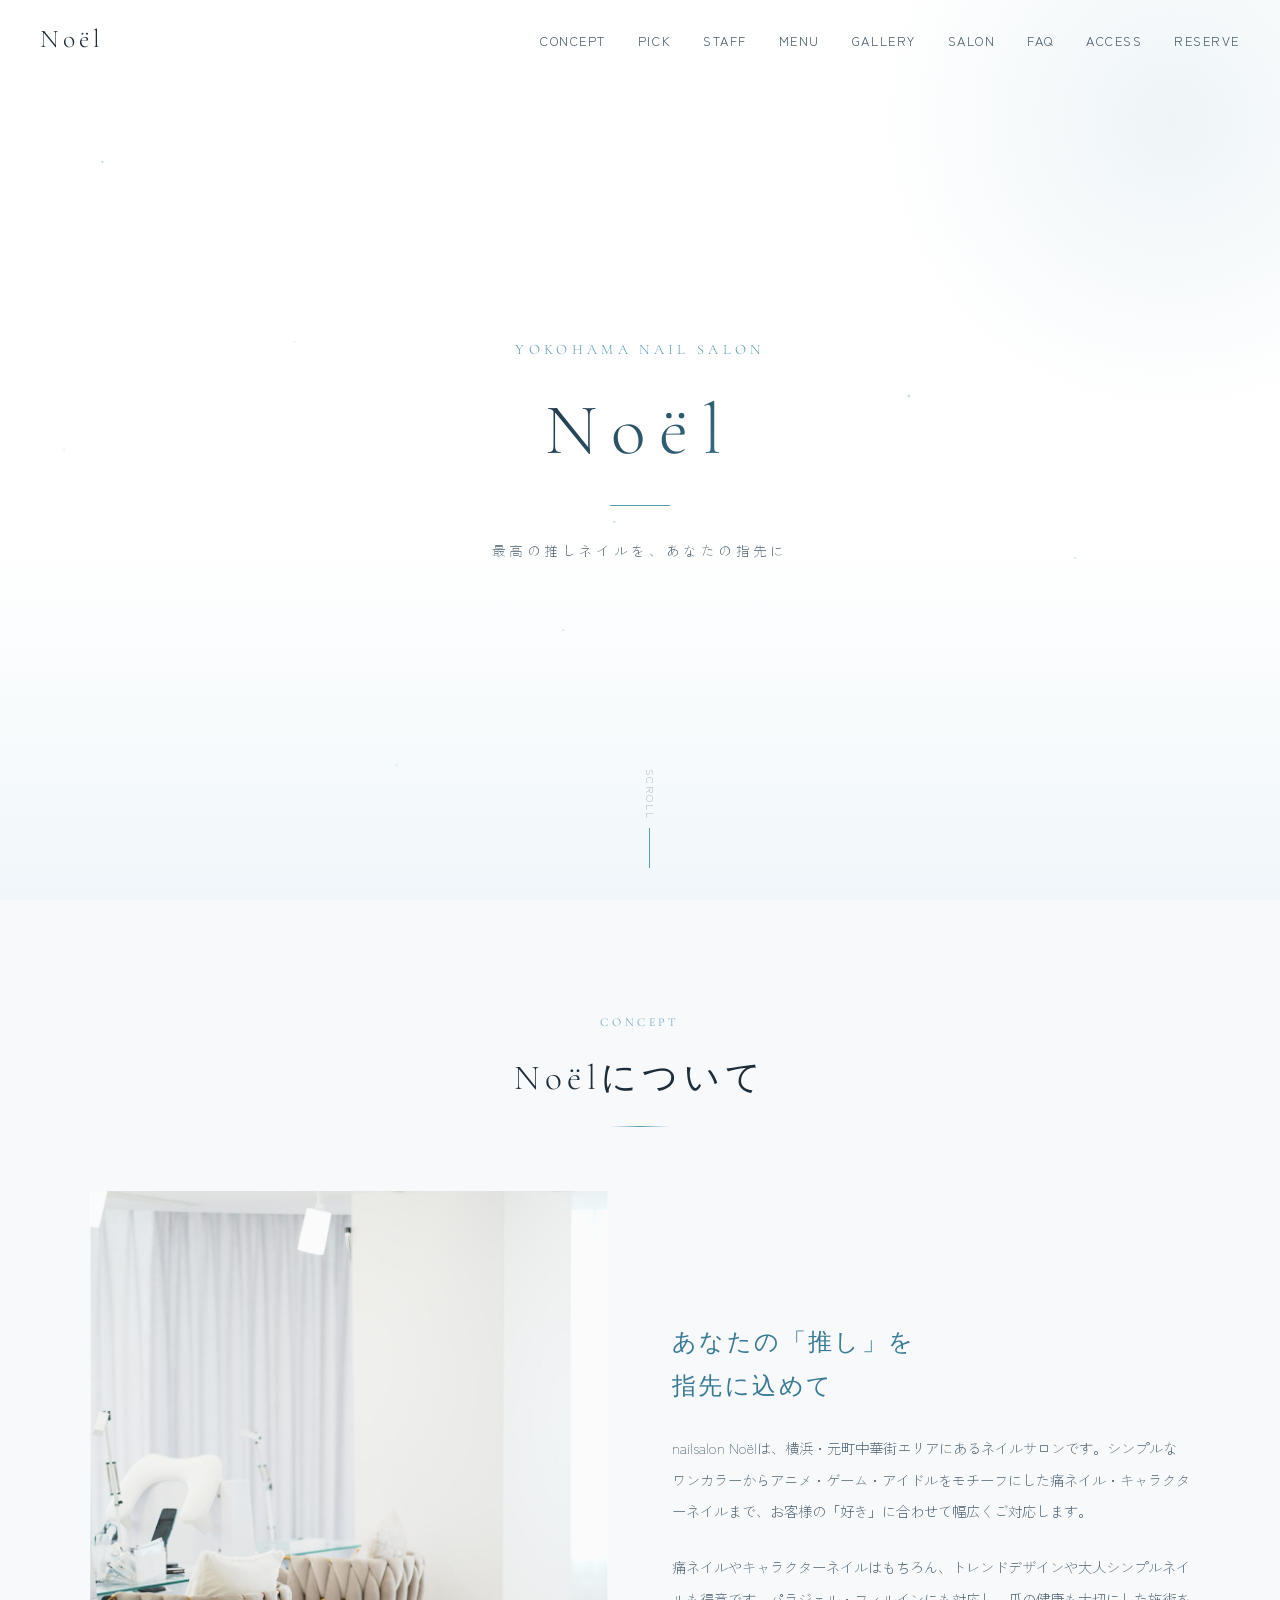
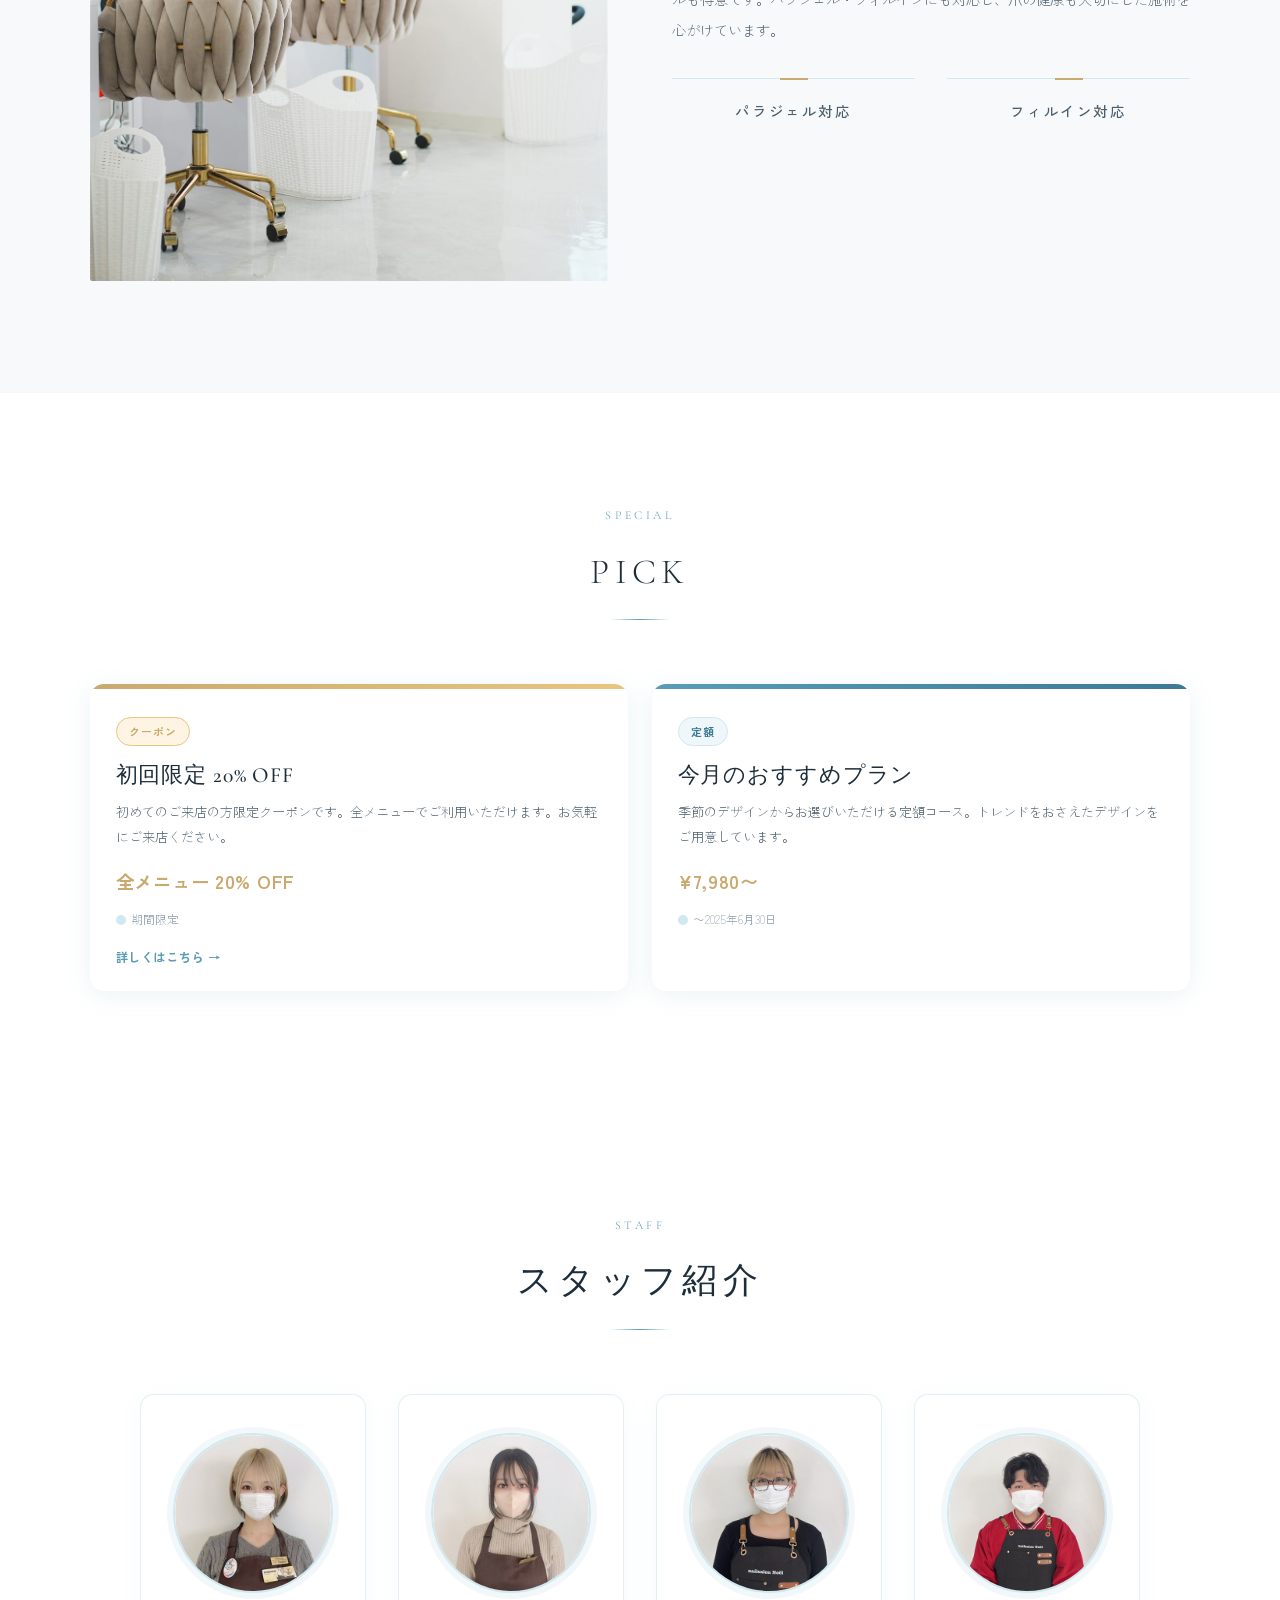
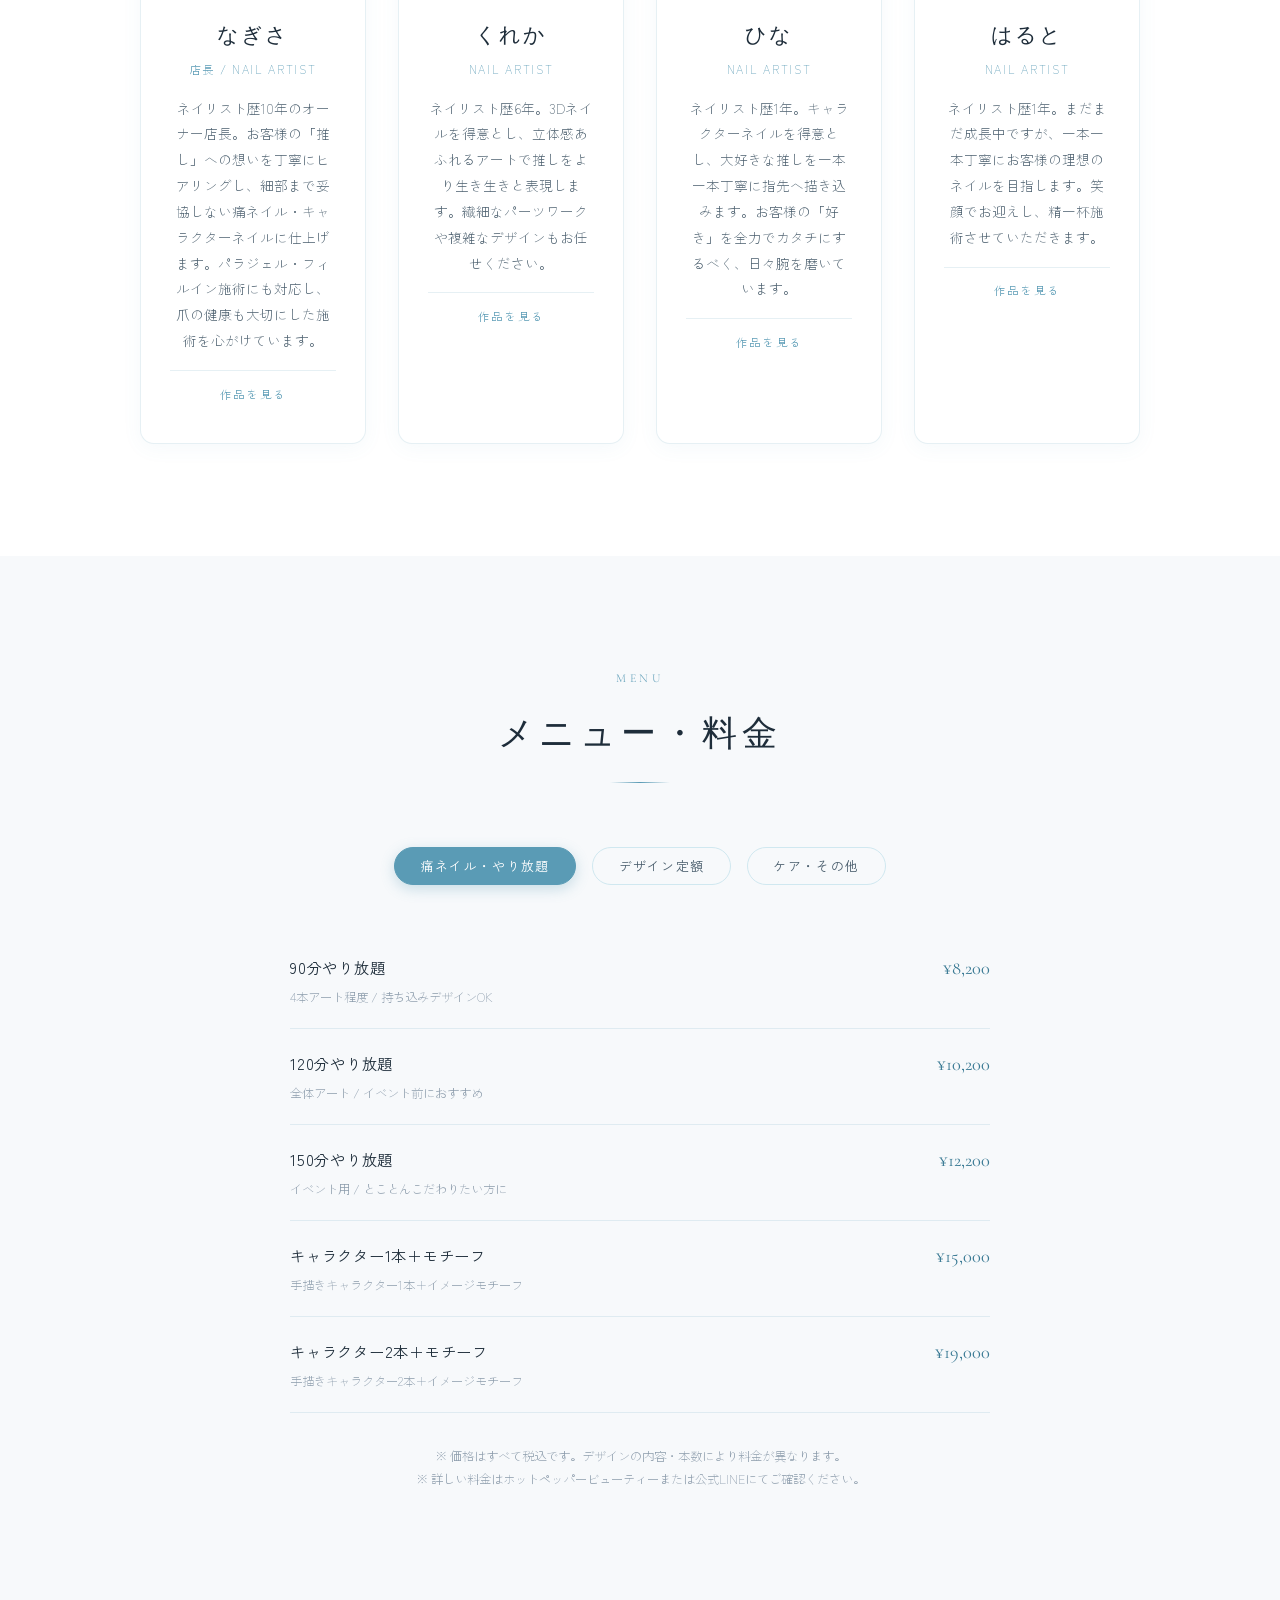
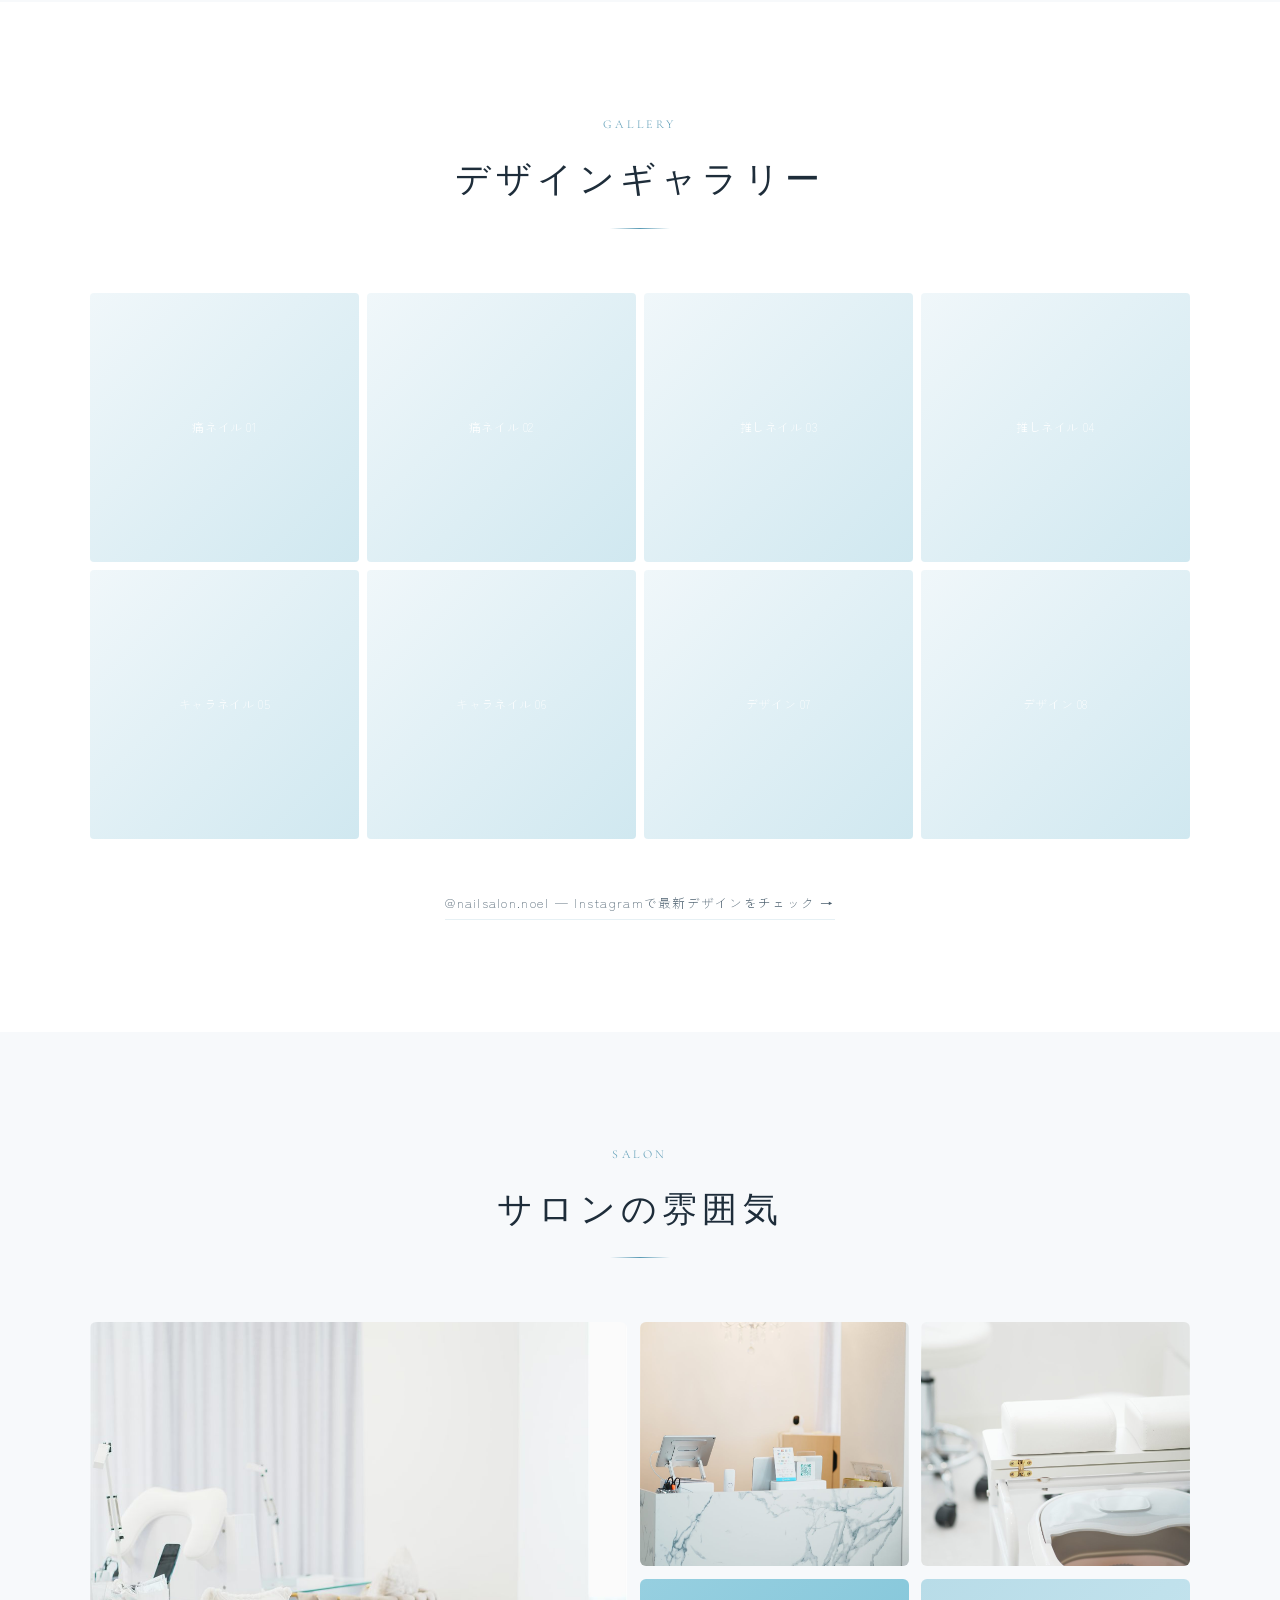
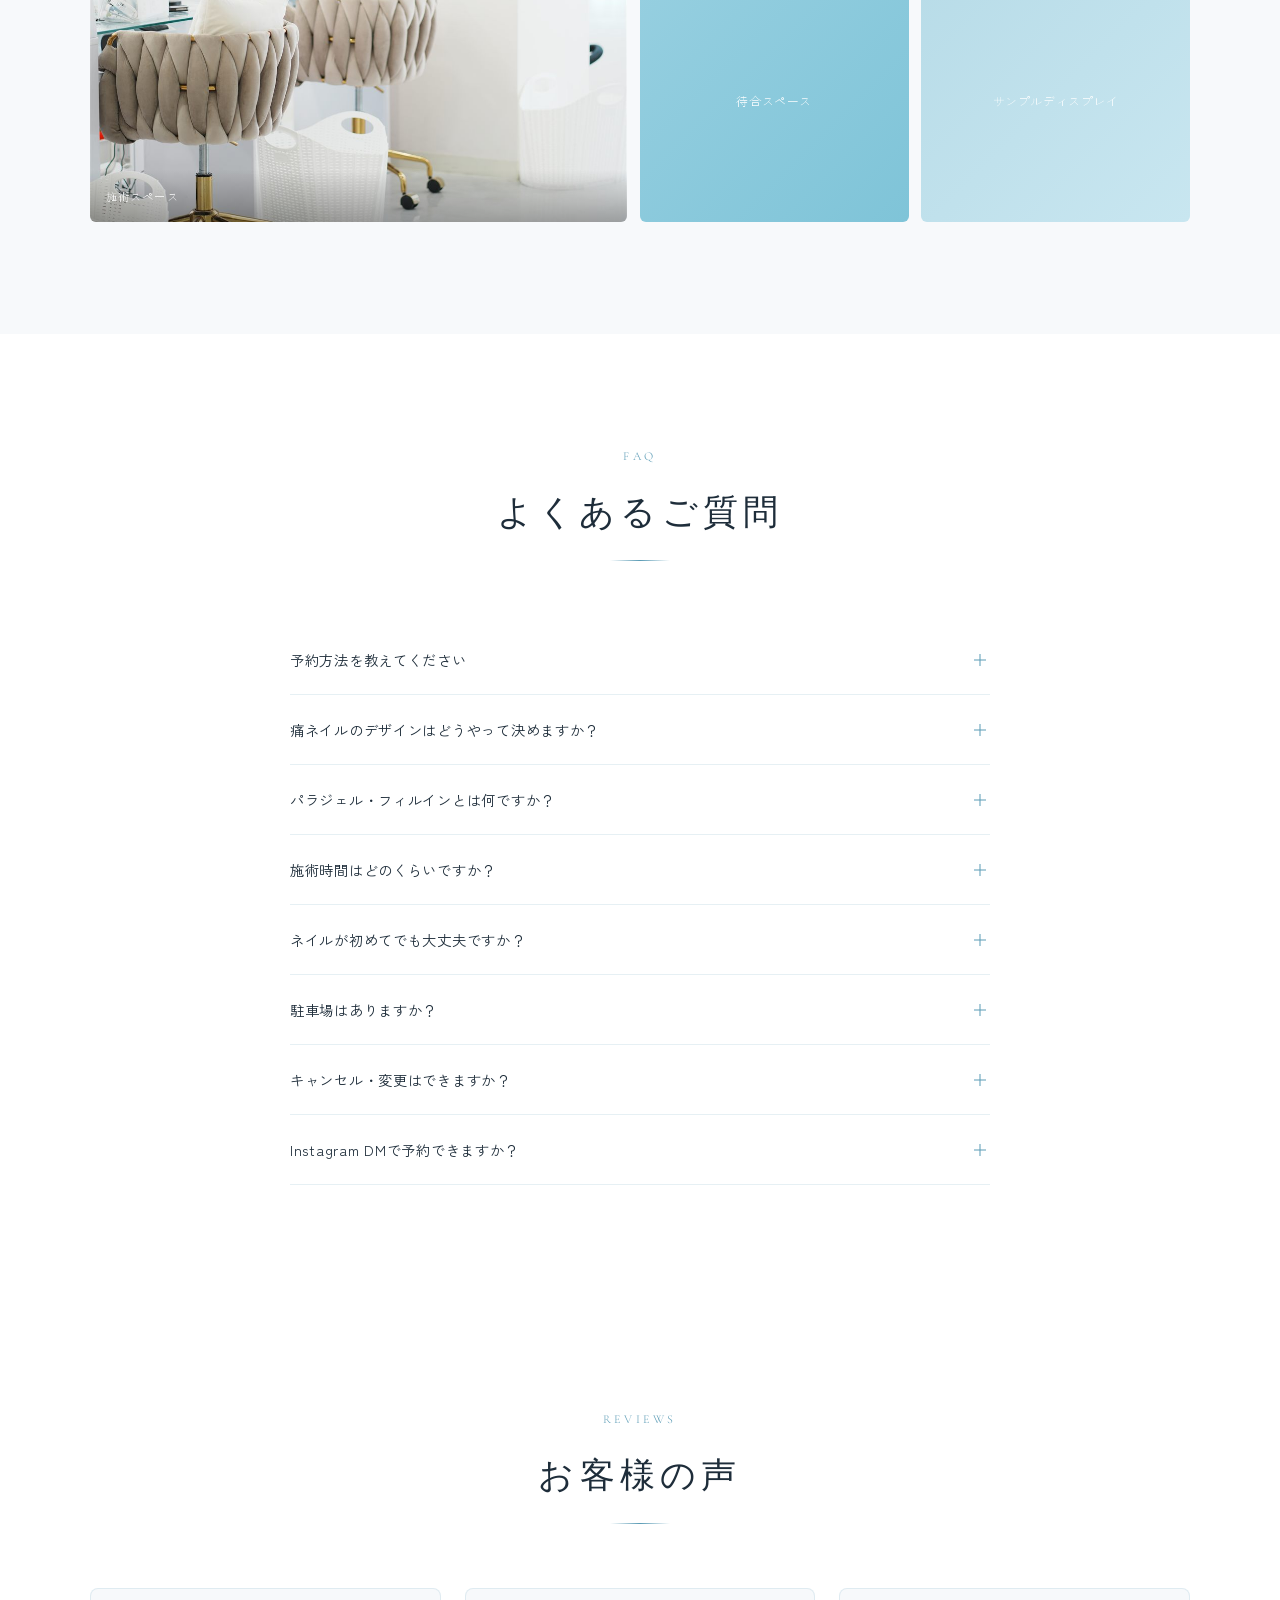
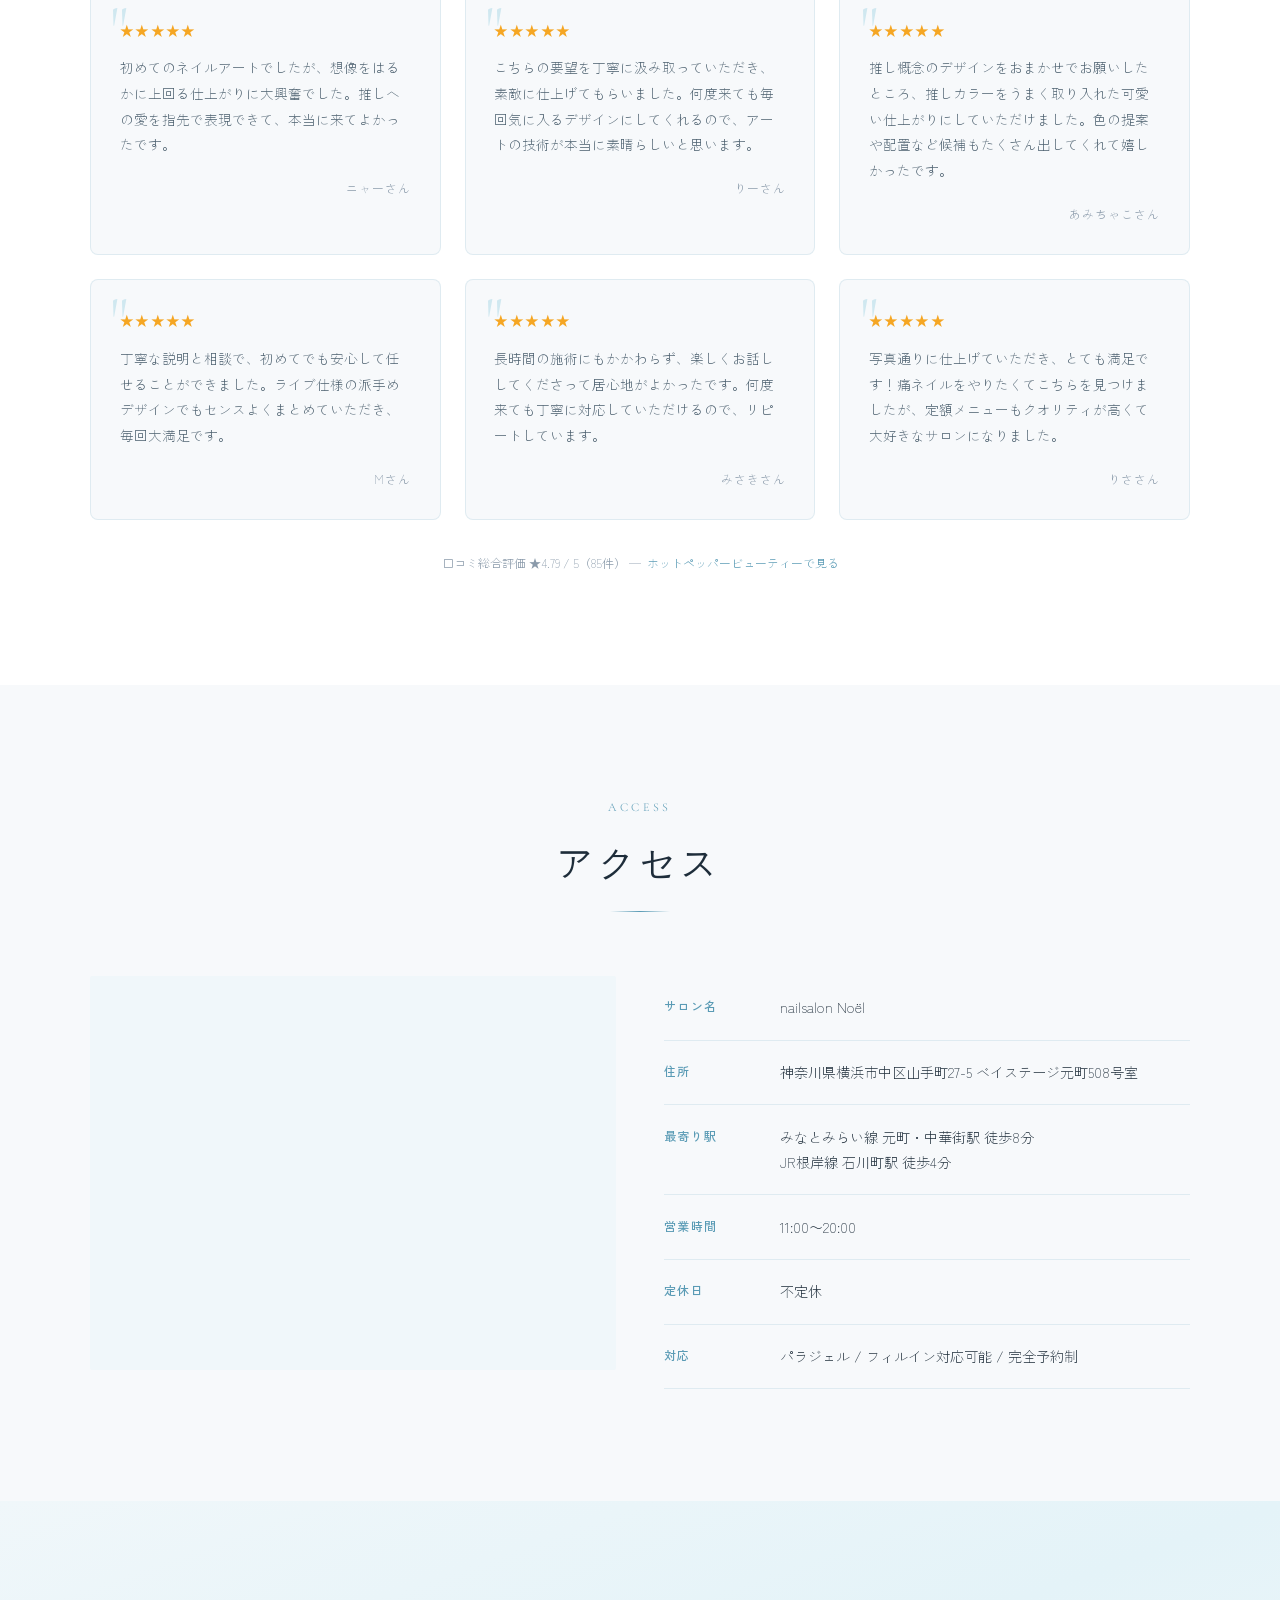
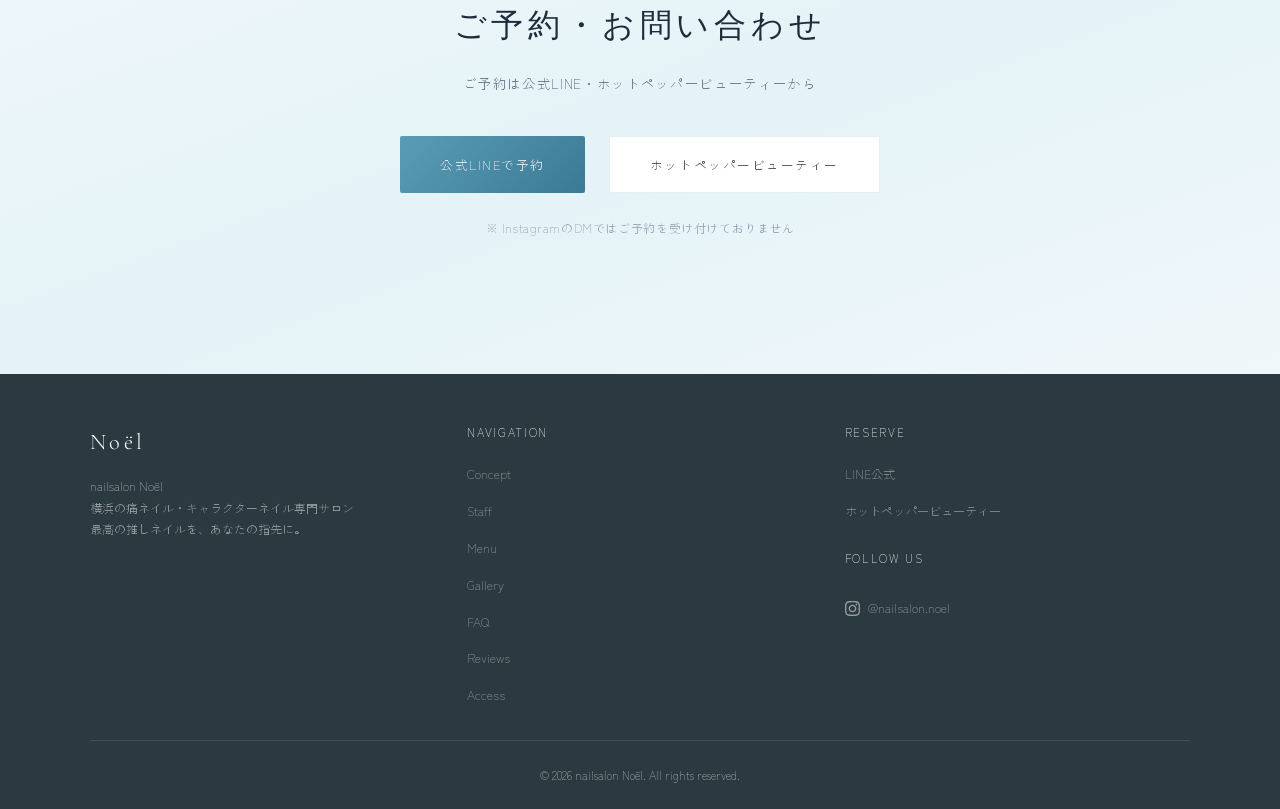
==== commit 7913ecd2: "initial public site" ====
--- a/index.html
+++ b/index.html
@@ -33,6 +33,7 @@
       <a href="#" class="nav-logo">No&euml;l</a>
       <ul class="nav-links">
         <li><a href="#concept">CONCEPT</a></li>
+        <li><a href="#pick">PICK</a></li>
         <li><a href="#staff">STAFF</a></li>
         <li><a href="#menu">MENU</a></li>
         <li><a href="#gallery">GALLERY</a></li>
@@ -54,6 +55,7 @@
     <button class="nav-close">&times;</button>
     <ul class="nav-overlay-links">
       <li><a href="#concept">CONCEPT</a></li>
+      <li><a href="#pick">PICK</a></li>
       <li><a href="#staff">STAFF</a></li>
       <li><a href="#menu">MENU</a></li>
       <li><a href="#gallery">GALLERY</a></li>
@@ -108,15 +110,11 @@
 
           <div class="about-features">
             <div class="about-feature">
-              <div class="about-feature-icon">🎨</div>
-              <p class="about-feature-title">痛ネイル専門</p>
-            </div>
-            <div class="about-feature">
-              <div class="about-feature-icon">💎</div>
+              <div class="about-feature-icon"></div>
               <p class="about-feature-title">パラジェル対応</p>
             </div>
             <div class="about-feature">
-              <div class="about-feature-icon">🦋</div>
+              <div class="about-feature-icon"></div>
               <p class="about-feature-title">フィルイン対応</p>
             </div>
           </div>
@@ -125,6 +123,18 @@
     </div>
   </section>
 
+  <!-- PICK -->
+  <section id="pick" class="section pick-section">
+    <div class="container">
+      <div class="section-header fade-in">
+        <p class="section-label">Special</p>
+        <h2 class="section-title">PICK</h2>
+        <div class="section-divider"></div>
+      </div>
+      <div class="pick-grid"></div>
+    </div>
+  </section>
+
   <!-- Staff -->
   <section id="staff" class="section staff">
     <div class="container">
@@ -134,40 +144,7 @@
         <div class="section-divider"></div>
       </div>
 
-      <div class="staff-grid">
-        <div class="staff-card fade-in">
-          <div class="staff-photo">
-            <div class="staff-photo-placeholder">PHOTO</div>
-          </div>
-          <h3 class="staff-name">なぎさ</h3>
-          <p class="staff-role">店長 / Nail Artist</p>
-          <p class="staff-desc">ネイリスト歴10年のオーナー店長。お客様の「推し」への想いを丁寧にヒアリングし、細部まで妥協しない痛ネイル・キャラクターネイルに仕上げます。パラジェル・フィルイン施術にも対応し、爪の健康も大切にした施術を心がけています。</p>
-        </div>
-        <div class="staff-card fade-in">
-          <div class="staff-photo">
-            <div class="staff-photo-placeholder">PHOTO</div>
-          </div>
-          <h3 class="staff-name">くれか</h3>
-          <p class="staff-role">Nail Artist</p>
-          <p class="staff-desc">ネイリスト歴6年。3Dネイルを得意とし、立体感あふれるアートで推しをより生き生きと表現します。繊細なパーツワークや複雑なデザインもお任せください。</p>
-        </div>
-        <div class="staff-card fade-in">
-          <div class="staff-photo">
-            <div class="staff-photo-placeholder">PHOTO</div>
-          </div>
-          <h3 class="staff-name">ひな</h3>
-          <p class="staff-role">Nail Artist</p>
-          <p class="staff-desc">ネイリスト歴1年。キャラクターネイルを得意とし、大好きな推しを一本一本丁寧に指先へ描き込みます。お客様の「好き」を全力でカタチにするべく、日々腕を磨いています。</p>
-        </div>
-        <div class="staff-card fade-in">
-          <div class="staff-photo">
-            <div class="staff-photo-placeholder">PHOTO</div>
-          </div>
-          <h3 class="staff-name">はると</h3>
-          <p class="staff-role">Nail Artist</p>
-          <p class="staff-desc">ネイリスト歴1年。まだまだ成長中ですが、一本一本丁寧にお客様の理想のネイルを目指します。笑顔でお迎えし、精一杯施術させていただきます。</p>
-        </div>
-      </div>
+      <div class="staff-grid"></div>
     </div>
   </section>
 
@@ -180,147 +157,9 @@
         <div class="section-divider"></div>
       </div>
 
-      <div class="menu-categories fade-in">
-        <button class="menu-tab active" data-category="cat-ita">痛ネイル</button>
-        <button class="menu-tab" data-category="cat-hand">ハンド</button>
-        <button class="menu-tab" data-category="cat-foot">フット</button>
-        <button class="menu-tab" data-category="cat-care">ケア・その他</button>
-      </div>
-
-      <div class="menu-list fade-in">
-        <!-- 痛ネイル -->
-        <div id="cat-ita" class="menu-category active">
-          <div class="menu-item">
-            <div class="menu-item-info">
-              <p class="menu-item-name">痛ネイル（キャラクターアート）</p>
-              <p class="menu-item-desc">お好きなキャラクターを手描きアートで再現</p>
-            </div>
-            <p class="menu-item-price">¥0,000〜</p>
-          </div>
-          <div class="menu-item">
-            <div class="menu-item-info">
-              <p class="menu-item-name">推しネイル（イメージアート）</p>
-              <p class="menu-item-desc">推しのカラー・モチーフをイメージしたデザイン</p>
-            </div>
-            <p class="menu-item-price">¥0,000〜</p>
-          </div>
-          <div class="menu-item">
-            <div class="menu-item-info">
-              <p class="menu-item-name">痛ネイル（10本フルアート）</p>
-              <p class="menu-item-desc">10本すべてにキャラクター・イメージアート</p>
-            </div>
-            <p class="menu-item-price">¥0,000〜</p>
-          </div>
-          <div class="menu-item">
-            <div class="menu-item-info">
-              <p class="menu-item-name">3Dパーツ・痛パーツ追加</p>
-              <p class="menu-item-desc">立体パーツでさらに華やかに</p>
-            </div>
-            <p class="menu-item-price">¥000〜 / 1個</p>
-          </div>
-        </div>
-
-        <!-- ハンド -->
-        <div id="cat-hand" class="menu-category">
-          <div class="menu-item">
-            <div class="menu-item-info">
-              <p class="menu-item-name">ワンカラー</p>
-              <p class="menu-item-desc">ベースケア込み / カラー1色</p>
-            </div>
-            <p class="menu-item-price">¥0,000</p>
-          </div>
-          <div class="menu-item">
-            <div class="menu-item-info">
-              <p class="menu-item-name">ラメグラデーション</p>
-              <p class="menu-item-desc">ベースケア込み</p>
-            </div>
-            <p class="menu-item-price">¥0,000</p>
-          </div>
-          <div class="menu-item">
-            <div class="menu-item-info">
-              <p class="menu-item-name">デザインコース</p>
-              <p class="menu-item-desc">お好みのアートを2本まで</p>
-            </div>
-            <p class="menu-item-price">¥0,000</p>
-          </div>
-          <div class="menu-item">
-            <div class="menu-item-info">
-              <p class="menu-item-name">フリーアートコース</p>
-              <p class="menu-item-desc">持ち込みデザインOK / 10本アート</p>
-            </div>
-            <p class="menu-item-price">¥0,000〜</p>
-          </div>
-          <div class="menu-item">
-            <div class="menu-item-info">
-              <p class="menu-item-name">定額デザインコース</p>
-              <p class="menu-item-desc">季節のおすすめデザインから選択</p>
-            </div>
-            <p class="menu-item-price">¥0,000</p>
-          </div>
-        </div>
-
-        <!-- フット -->
-        <div id="cat-foot" class="menu-category">
-          <div class="menu-item">
-            <div class="menu-item-info">
-              <p class="menu-item-name">フットワンカラー</p>
-              <p class="menu-item-desc">フットバス・ケア込み</p>
-            </div>
-            <p class="menu-item-price">¥0,000</p>
-          </div>
-          <div class="menu-item">
-            <div class="menu-item-info">
-              <p class="menu-item-name">フットデザインコース</p>
-              <p class="menu-item-desc">フットバス・ケア込み / アート2本</p>
-            </div>
-            <p class="menu-item-price">¥0,000</p>
-          </div>
-          <div class="menu-item">
-            <div class="menu-item-info">
-              <p class="menu-item-name">フットフリーアート</p>
-              <p class="menu-item-desc">フットバス・ケア込み / 持ち込みOK</p>
-            </div>
-            <p class="menu-item-price">¥0,000〜</p>
-          </div>
-        </div>
-
-        <!-- ケア・その他 -->
-        <div id="cat-care" class="menu-category">
-          <div class="menu-item">
-            <div class="menu-item-info">
-              <p class="menu-item-name">ジェルオフのみ</p>
-              <p class="menu-item-desc">他店オフも対応</p>
-            </div>
-            <p class="menu-item-price">¥0,000</p>
-          </div>
-          <div class="menu-item">
-            <div class="menu-item-info">
-              <p class="menu-item-name">ネイルケアコース</p>
-              <p class="menu-item-desc">甘皮ケア・ファイリング・保湿</p>
-            </div>
-            <p class="menu-item-price">¥0,000</p>
-          </div>
-          <div class="menu-item">
-            <div class="menu-item-info">
-              <p class="menu-item-name">リペア（1本）</p>
-              <p class="menu-item-desc">欠け・浮きの補修</p>
-            </div>
-            <p class="menu-item-price">¥000</p>
-          </div>
-          <div class="menu-item">
-            <div class="menu-item-info">
-              <p class="menu-item-name">長さ出し（1本）</p>
-              <p class="menu-item-desc">ジェルスカルプチュア</p>
-            </div>
-            <p class="menu-item-price">¥0,000</p>
-          </div>
-        </div>
-      </div>
-
-      <p class="menu-note fade-in">
-        ※ 価格はすべて税込です。デザインの内容・本数により料金が異なります。<br>
-        ※ 詳しい料金はホットペッパービューティーまたは公式LINEにてご確認ください。
-      </p>
+      <div class="menu-categories fade-in"></div>
+      <div class="menu-list fade-in"></div>
+      <p class="menu-note fade-in"></p>
     </div>
   </section>
 
@@ -333,16 +172,7 @@
         <div class="section-divider"></div>
       </div>
 
-      <div class="gallery-grid fade-in">
-        <div class="gallery-item"><div class="gallery-placeholder">痛ネイル 01</div></div>
-        <div class="gallery-item"><div class="gallery-placeholder">痛ネイル 02</div></div>
-        <div class="gallery-item"><div class="gallery-placeholder">推しネイル 03</div></div>
-        <div class="gallery-item"><div class="gallery-placeholder">推しネイル 04</div></div>
-        <div class="gallery-item"><div class="gallery-placeholder">キャラネイル 05</div></div>
-        <div class="gallery-item"><div class="gallery-placeholder">キャラネイル 06</div></div>
-        <div class="gallery-item"><div class="gallery-placeholder">デザイン 07</div></div>
-        <div class="gallery-item"><div class="gallery-placeholder">デザイン 08</div></div>
-      </div>
+      <div class="gallery-grid fade-in"></div>
 
       <div class="gallery-instagram fade-in">
         <a href="https://www.instagram.com/nailsalon.noel" target="_blank" rel="noopener noreferrer">
@@ -361,34 +191,7 @@
         <div class="section-divider"></div>
       </div>
 
-      <div class="interior-grid fade-in">
-        <div class="interior-item">
-          <div class="interior-placeholder">
-            <span>施術スペース</span>
-          </div>
-          <div class="interior-caption">施術スペース</div>
-        </div>
-        <div class="interior-item">
-          <div class="interior-placeholder">
-            <span>エントランス</span>
-          </div>
-        </div>
-        <div class="interior-item">
-          <div class="interior-placeholder">
-            <span>カラー・パーツサンプル</span>
-          </div>
-        </div>
-        <div class="interior-item">
-          <div class="interior-placeholder">
-            <span>待合スペース</span>
-          </div>
-        </div>
-        <div class="interior-item">
-          <div class="interior-placeholder">
-            <span>サンプルディスプレイ</span>
-          </div>
-        </div>
-      </div>
+      <div class="interior-grid fade-in"></div>
     </div>
   </section>
 
@@ -401,103 +204,7 @@
         <div class="section-divider"></div>
       </div>
 
-      <div class="faq-list fade-in">
-        <div class="faq-item">
-          <button class="faq-question">
-            <span>予約方法を教えてください</span>
-            <div class="faq-icon"></div>
-          </button>
-          <div class="faq-answer">
-            <div class="faq-answer-inner">
-              ご予約は公式LINEまたはホットペッパービューティーから承っております。InstagramのDMはメッセージが流れてしまうためご予約の受付ができません。ご了承ください。
-            </div>
-          </div>
-        </div>
-
-        <div class="faq-item">
-          <button class="faq-question">
-            <span>痛ネイルのデザインはどうやって決めますか？</span>
-            <div class="faq-icon"></div>
-          </button>
-          <div class="faq-answer">
-            <div class="faq-answer-inner">
-              描いてほしいキャラクターやイメージの参考画像をお持ちください。カウンセリングでご希望を伺いながら、構図・配色などを一緒に決めていきます。「このキャラをこんな雰囲気で」といったざっくりしたご相談でもOKです。
-            </div>
-          </div>
-        </div>
-
-        <div class="faq-item">
-          <button class="faq-question">
-            <span>パラジェル・フィルインとは何ですか？</span>
-            <div class="faq-icon"></div>
-          </button>
-          <div class="faq-answer">
-            <div class="faq-answer-inner">
-              パラジェルは爪の表面を削らずに密着するジェルで、自爪へのダメージを最小限に抑えられます。フィルインはジェルを全てオフせず、伸びた根元部分だけを付け替える技法です。繰り返しジェルネイルを楽しみたい方におすすめです。
-            </div>
-          </div>
-        </div>
-
-        <div class="faq-item">
-          <button class="faq-question">
-            <span>施術時間はどのくらいですか？</span>
-            <div class="faq-icon"></div>
-          </button>
-          <div class="faq-answer">
-            <div class="faq-answer-inner">
-              デザインにより異なりますが、ワンカラーで約1時間、痛ネイル・キャラクターアートは2〜3時間程度です。フルアート10本の場合はさらにお時間をいただくことがあります。初回はカウンセリングのお時間も含めて余裕を持ってお越しください。
-            </div>
-          </div>
-        </div>
-
-        <div class="faq-item">
-          <button class="faq-question">
-            <span>ネイルが初めてでも大丈夫ですか？</span>
-            <div class="faq-icon"></div>
-          </button>
-          <div class="faq-answer">
-            <div class="faq-answer-inner">
-              もちろんです！爪の状態やライフスタイルに合わせて、最適なメニューとデザインをご提案いたします。初めての方もどうぞ安心してお越しください。
-            </div>
-          </div>
-        </div>
-
-        <div class="faq-item">
-          <button class="faq-question">
-            <span>駐車場はありますか？</span>
-            <div class="faq-icon"></div>
-          </button>
-          <div class="faq-answer">
-            <div class="faq-answer-inner">
-              専用駐車場のご用意はございません。お車でお越しの際は近隣のコインパーキングをご利用ください。
-            </div>
-          </div>
-        </div>
-
-        <div class="faq-item">
-          <button class="faq-question">
-            <span>キャンセル・変更はできますか？</span>
-            <div class="faq-icon"></div>
-          </button>
-          <div class="faq-answer">
-            <div class="faq-answer-inner">
-              ご予約の変更・キャンセルは、ご予約日の前日20時までに公式LINEよりご連絡ください。当日キャンセル・無断キャンセルはキャンセル料が発生する場合がございます。お席のご用意がございますので、早めのご連絡をお願いいたします。
-            </div>
-          </div>
-        </div>
-
-        <div class="faq-item">
-          <button class="faq-question">
-            <span>Instagram DMで予約できますか？</span>
-            <div class="faq-icon"></div>
-          </button>
-          <div class="faq-answer">
-            <div class="faq-answer-inner">
-              申し訳ございませんが、DMはメッセージが流れてしまうためご予約の受付ができません。ご予約は公式LINEまたはホットペッパービューティーよりお願いいたします。
-            </div>
-          </div>
-        </div>
-      </div>
+      <div class="faq-list fade-in"></div>
     </div>
   </section>
 
@@ -560,39 +267,8 @@
       </div>
 
       <div class="access-content fade-in">
-        <div class="access-map">
-          <iframe src="https://maps.google.com/maps?q=nailsalon+No%C3%ABl+%E7%A5%9E%E5%A5%88%E5%B7%9D%E7%9C%8C%E6%A8%AA%E6%B5%9C%E5%B8%82%E4%B8%AD%E5%8C%BA%E5%B1%B1%E6%89%8B%E7%94%BA27-5&hl=ja&z=17&output=embed" width="100%" height="100%" style="border:0" allowfullscreen loading="lazy" referrerpolicy="no-referrer-when-downgrade"></iframe>
-        </div>
-
-        <div class="access-info">
-          <div class="access-info-item">
-            <span class="access-info-label">サロン名</span>
-            <span class="access-info-value">nailsalon No&euml;l</span>
-          </div>
-          <div class="access-info-item">
-            <span class="access-info-label">住所</span>
-            <span class="access-info-value">神奈川県横浜市中区山手町27-5<br>ベイステージ元町 508号室</span>
-          </div>
-          <div class="access-info-item">
-            <span class="access-info-label">最寄り駅</span>
-            <span class="access-info-value">
-              みなとみらい線 元町・中華街駅 徒歩8分<br>
-              JR根岸線 石川町駅 徒歩4分
-            </span>
-          </div>
-          <div class="access-info-item">
-            <span class="access-info-label">営業時間</span>
-            <span class="access-info-value">11:00〜20:00</span>
-          </div>
-          <div class="access-info-item">
-            <span class="access-info-label">定休日</span>
-            <span class="access-info-value">不定休（公式LINEにてご確認ください）</span>
-          </div>
-          <div class="access-info-item">
-            <span class="access-info-label">対応</span>
-            <span class="access-info-value">パラジェル / フィルイン対応可能 / 完全予約制</span>
-          </div>
-        </div>
+        <div class="access-map"></div>
+        <div class="access-info"></div>
       </div>
     </div>
   </section>
@@ -610,7 +286,7 @@
           ホットペッパービューティー
         </a>
       </div>
-      <p style="margin-top: 1.5rem; font-size: 0.75rem; color: #8a9aaa; letter-spacing: 0.05em;">
+      <p class="contact-note" style="margin-top: 1.5rem; font-size: 0.75rem; color: #8a9aaa; letter-spacing: 0.05em;">
         ※ InstagramのDMではご予約を受け付けておりません
       </p>
     </div>
--- a/css/style.css
+++ b/css/style.css
@@ -258,11 +258,6 @@
   100% { transform: scaleY(0); transform-origin: bottom; }
 }
 
-@keyframes fadeUp {
-  from { opacity: 0; transform: translateY(20px); }
-  to { opacity: 1; transform: translateY(0); }
-}
-
 /* ==============================
    Section Common
    ============================== */
@@ -381,23 +376,29 @@
 .about-feature {
   text-align: center;
   flex: 1;
+  padding-top: 1rem;
+  border-top: 1px solid var(--sky-blue);
+  position: relative;
+}
+
+.about-feature::before {
+  content: '';
+  position: absolute;
+  top: -1px;
+  left: 50%;
+  transform: translateX(-50%);
+  width: 28px;
+  height: 2px;
+  background: var(--gold-accent);
 }
 
 .about-feature-icon {
-  width: 48px;
-  height: 48px;
-  border-radius: 50%;
-  background: linear-gradient(135deg, var(--light-blue), var(--sky-blue));
-  display: flex;
-  align-items: center;
-  justify-content: center;
-  margin: 0 auto 0.8rem;
-  font-size: 1.2rem;
+  display: none;
 }
 
 .about-feature-title {
-  font-size: 0.75rem;
-  letter-spacing: 0.1em;
+  font-size: 0.8rem;
+  letter-spacing: 0.18em;
   color: var(--text-dark);
   font-weight: 500;
 }
@@ -422,12 +423,22 @@
 }
 
 .staff-photo {
-  width: 200px;
-  height: 200px;
+  width: 160px;
+  height: 160px;
   border-radius: 50%;
   margin: 0 auto 1.5rem;
   overflow: hidden;
   border: 3px solid var(--light-blue);
+  flex-shrink: 0;
+  position: relative;
+}
+
+.staff-photo img {
+  display: block;
+  width: 100%;
+  height: 100%;
+  object-fit: cover;
+  object-position: center center;
 }
 
 .staff-photo-placeholder {
@@ -663,6 +674,12 @@
   width: 100%;
   height: 100%;
   object-fit: cover;
+  cursor: zoom-in;
+  transition: transform 0.4s ease;
+}
+
+.interior-item:hover img {
+  transform: scale(1.04);
 }
 
 .interior-placeholder {
@@ -814,11 +831,6 @@
   justify-content: center;
 }
 
-.access-map-placeholder {
-  text-align: center;
-  color: var(--text-light);
-  font-size: 0.85rem;
-}
 
 .access-map iframe {
   width: 100%;
@@ -1054,30 +1066,6 @@
   color: var(--accent-blue);
 }
 
-.footer-social {
-  display: flex;
-  gap: 1rem;
-  margin-top: 1rem;
-}
-
-.footer-social a {
-  width: 36px;
-  height: 36px;
-  border-radius: 50%;
-  border: 1px solid rgba(255,255,255,0.2);
-  display: flex;
-  align-items: center;
-  justify-content: center;
-  color: rgba(255,255,255,0.5);
-  text-decoration: none;
-  font-size: 0.8rem;
-  transition: all 0.3s ease;
-}
-
-.footer-social a:hover {
-  border-color: var(--accent-blue);
-  color: var(--accent-blue);
-}
 
 .footer-ig-link {
   display: inline-flex;
@@ -1215,17 +1203,31 @@
 
   .about-content {
     grid-template-columns: 1fr;
-    gap: 2.5rem;
+    gap: 2rem;
   }
 
   .about-image {
-    max-width: 350px;
-    margin: 0 auto;
+    width: calc(100% + 3rem);
+    max-width: none;
+    margin-left: -1.5rem;
+    margin-right: -1.5rem;
+    aspect-ratio: 16/9;
+    border-radius: 0;
+  }
+
+  .about-image::after {
+    display: none;
   }
 
   .about-features {
-    flex-direction: column;
-    gap: 1.5rem;
+    flex-direction: row;
+    gap: 1rem;
+    justify-content: center;
+  }
+
+  .about-feature {
+    flex: 0 1 auto;
+    min-width: 70px;
   }
 
   .staff-grid {
@@ -1262,9 +1264,6 @@
     text-align: center;
   }
 
-  .footer-social {
-    justify-content: center;
-  }
 
   .menu-categories {
     gap: 0.5rem;
@@ -1288,6 +1287,18 @@
 
   .section-title {
     font-size: 1.8rem;
+  }
+
+  .about-features {
+    gap: 0.6rem;
+  }
+
+  .about-feature-icon {
+    display: none;
+  }
+
+  .about-feature-title {
+    font-size: 0.65rem;
   }
 }
 
@@ -1376,17 +1387,6 @@
   width: 100%;
   height: 100%;
   object-fit: cover;
-}
-.staff-modal-photo-placeholder {
-  width: 100%;
-  height: 100%;
-  background: linear-gradient(135deg, var(--light-blue), var(--sky-blue));
-  display: flex;
-  align-items: center;
-  justify-content: center;
-  color: var(--white);
-  font-size: 0.65rem;
-  letter-spacing: 0.05em;
 }
 .staff-modal-name {
   font-family: 'Cormorant Garamond', serif;
@@ -1833,17 +1833,6 @@
   box-shadow: 0 16px 40px rgba(90,155,181,0.14);
 }
 
-/* ---- About feature icons: gradient ring ---- */
-.about-feature-icon {
-  background: linear-gradient(135deg, var(--light-blue), var(--sky-blue));
-  border: 2px solid rgba(90,155,181,0.2);
-  box-shadow: 0 4px 16px rgba(90,155,181,0.12);
-  transition: transform 0.3s ease, box-shadow 0.3s ease;
-}
-.about-feature:hover .about-feature-icon {
-  transform: translateY(-3px);
-  box-shadow: 0 8px 24px rgba(90,155,181,0.22);
-}
 
 /* ---- Buttons: improved gradient + shadow ---- */
 .btn-primary {
@@ -1901,6 +1890,131 @@
   background: linear-gradient(160deg, var(--light-blue) 0%, #e4f3f8 50%, var(--light-blue) 100%);
 }
 
+/* ==============================
+   PICK Section
+   ============================== */
+.pick-section {
+  background: var(--white);
+}
+
+.pick-grid {
+  display: grid;
+  grid-template-columns: repeat(auto-fit, minmax(260px, 1fr));
+  gap: 1.5rem;
+  margin-top: 3rem;
+}
+
+.pick-card {
+  background: var(--white);
+  border-radius: 14px;
+  overflow: hidden;
+  box-shadow: 0 4px 24px rgba(90,155,181,0.12);
+  transition: transform 0.3s ease, box-shadow 0.3s ease;
+  position: relative;
+}
+
+.pick-card:hover {
+  transform: translateY(-5px);
+  box-shadow: 0 10px 36px rgba(90,155,181,0.2);
+}
+
+.pick-card-accent {
+  height: 5px;
+  width: 100%;
+}
+.pick-card-accent.type-coupon { background: linear-gradient(90deg, var(--gold-accent), #e8c580); }
+.pick-card-accent.type-flat   { background: linear-gradient(90deg, var(--accent-blue), var(--deep-blue)); }
+.pick-card-accent.type-info   { background: linear-gradient(90deg, var(--sky-blue), var(--accent-blue)); }
+
+.pick-card-body {
+  padding: 1.6rem 1.6rem 1.4rem;
+}
+
+.pick-badge {
+  display: inline-block;
+  padding: 0.22rem 0.75rem;
+  border-radius: 20px;
+  font-size: 0.68rem;
+  font-weight: 600;
+  letter-spacing: 0.1em;
+  margin-bottom: 0.9rem;
+}
+.pick-badge.type-coupon { background: #fdf4e3; color: var(--gold-accent); border: 1px solid #e8c580; }
+.pick-badge.type-flat   { background: var(--light-blue); color: var(--deep-blue); border: 1px solid var(--sky-blue); }
+.pick-badge.type-info   { background: #f5f9fb; color: var(--text-medium); border: 1px solid var(--border-light); }
+
+.pick-card-title {
+  font-family: 'Cormorant Garamond', serif;
+  font-size: 1.35rem;
+  color: var(--text-dark);
+  font-weight: 500;
+  letter-spacing: 0.04em;
+  margin-bottom: 0.6rem;
+  line-height: 1.4;
+}
+
+.pick-card-desc {
+  font-size: 0.83rem;
+  color: var(--text-medium);
+  line-height: 1.85;
+  margin-bottom: 1rem;
+}
+
+.pick-card-detail {
+  font-size: 1.15rem;
+  font-weight: 700;
+  color: var(--gold-accent);
+  letter-spacing: 0.04em;
+  margin-bottom: 0.7rem;
+}
+
+.pick-card-period {
+  font-size: 0.72rem;
+  color: var(--text-light);
+  display: flex;
+  align-items: center;
+  gap: 0.35rem;
+}
+.pick-card-period::before {
+  content: '';
+  display: inline-block;
+  width: 10px;
+  height: 10px;
+  border-radius: 50%;
+  background: var(--sky-blue);
+  flex-shrink: 0;
+}
+
+.pick-card-link {
+  display: block;
+  text-decoration: none;
+  color: inherit;
+  cursor: pointer;
+}
+
+.pick-card-cta {
+  margin-top: 1rem;
+  font-size: 0.78rem;
+  font-weight: 600;
+  color: var(--accent-blue);
+  letter-spacing: 0.05em;
+  transition: gap 0.2s;
+}
+
+.pick-card-link:hover .pick-card-cta {
+  color: var(--deep-blue);
+  text-decoration: underline;
+}
+
+@media (max-width: 768px) {
+  .pick-grid {
+    grid-template-columns: 1fr;
+    max-width: 400px;
+    margin-left: auto;
+    margin-right: auto;
+  }
+}
+
 /* ---- Scroll animation: subtle scale addition ---- */
 @keyframes fadeUp {
   from { opacity: 0; transform: translateY(24px); }
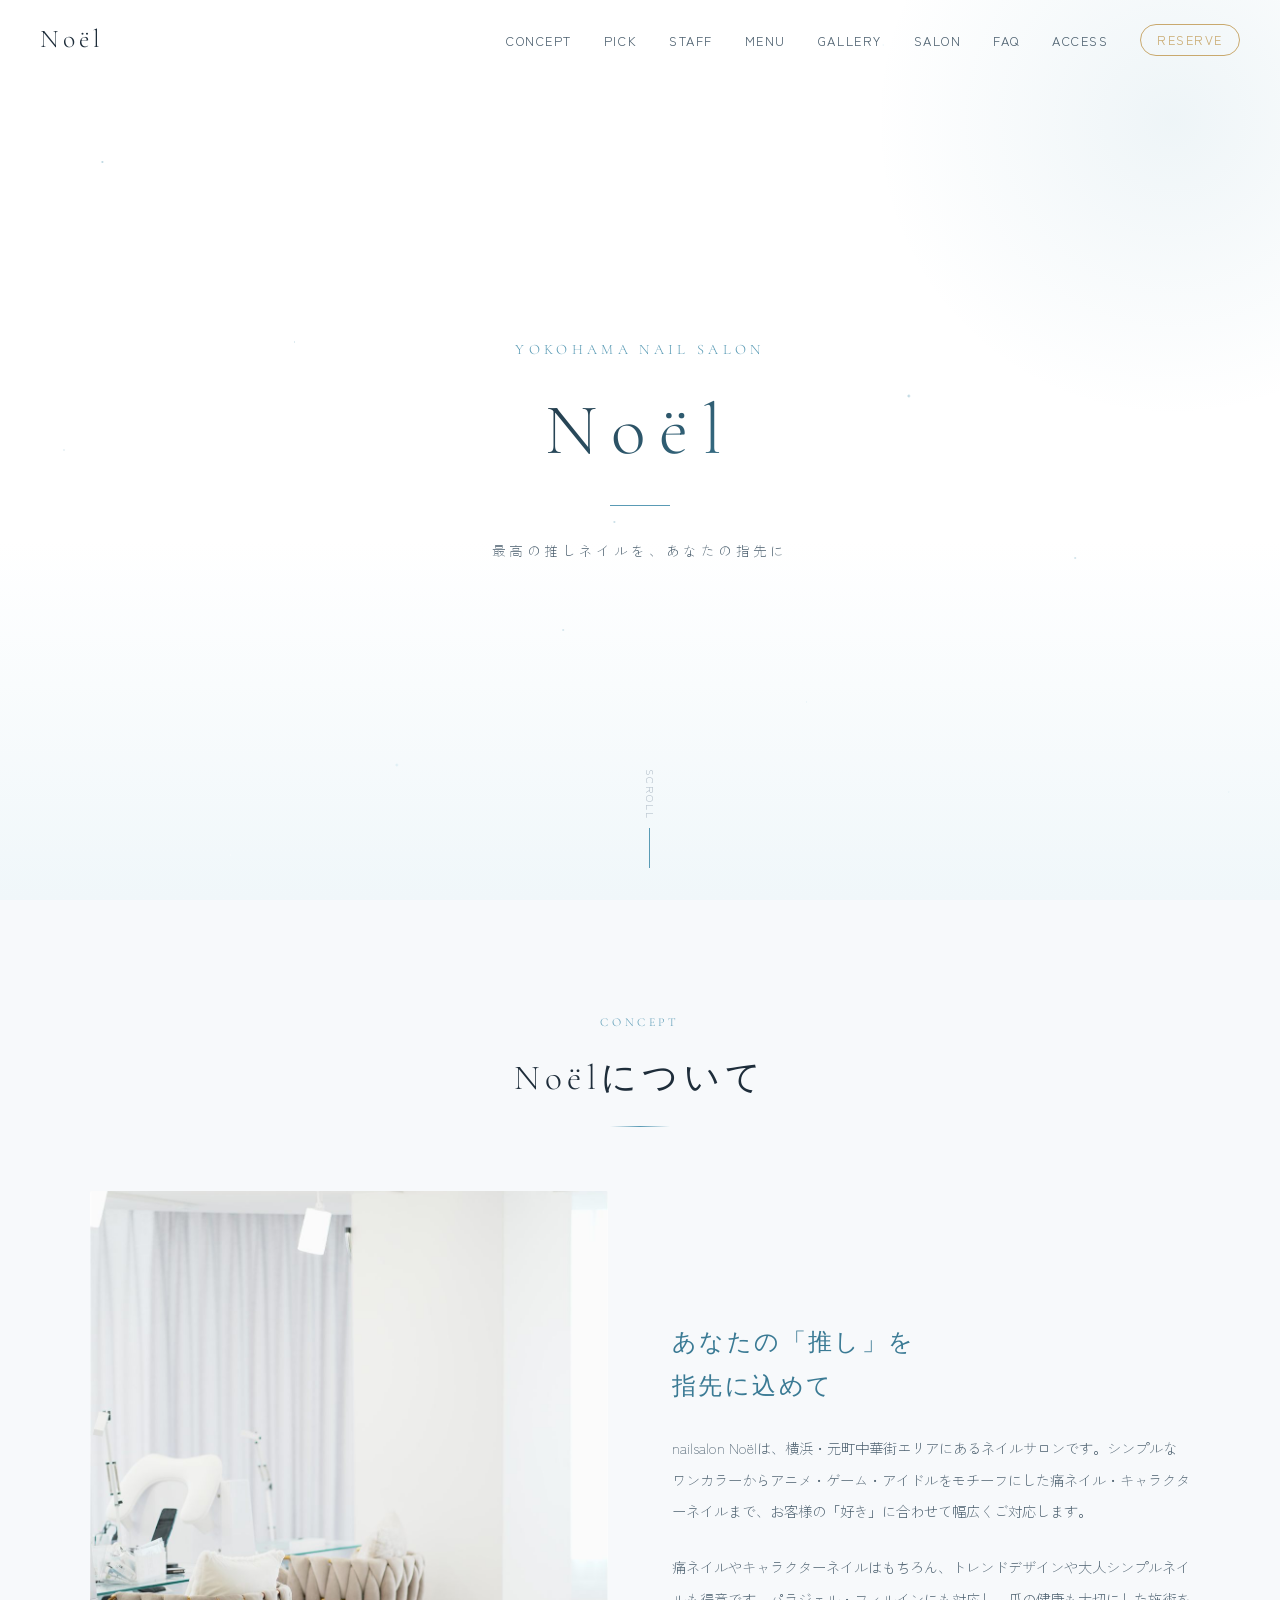
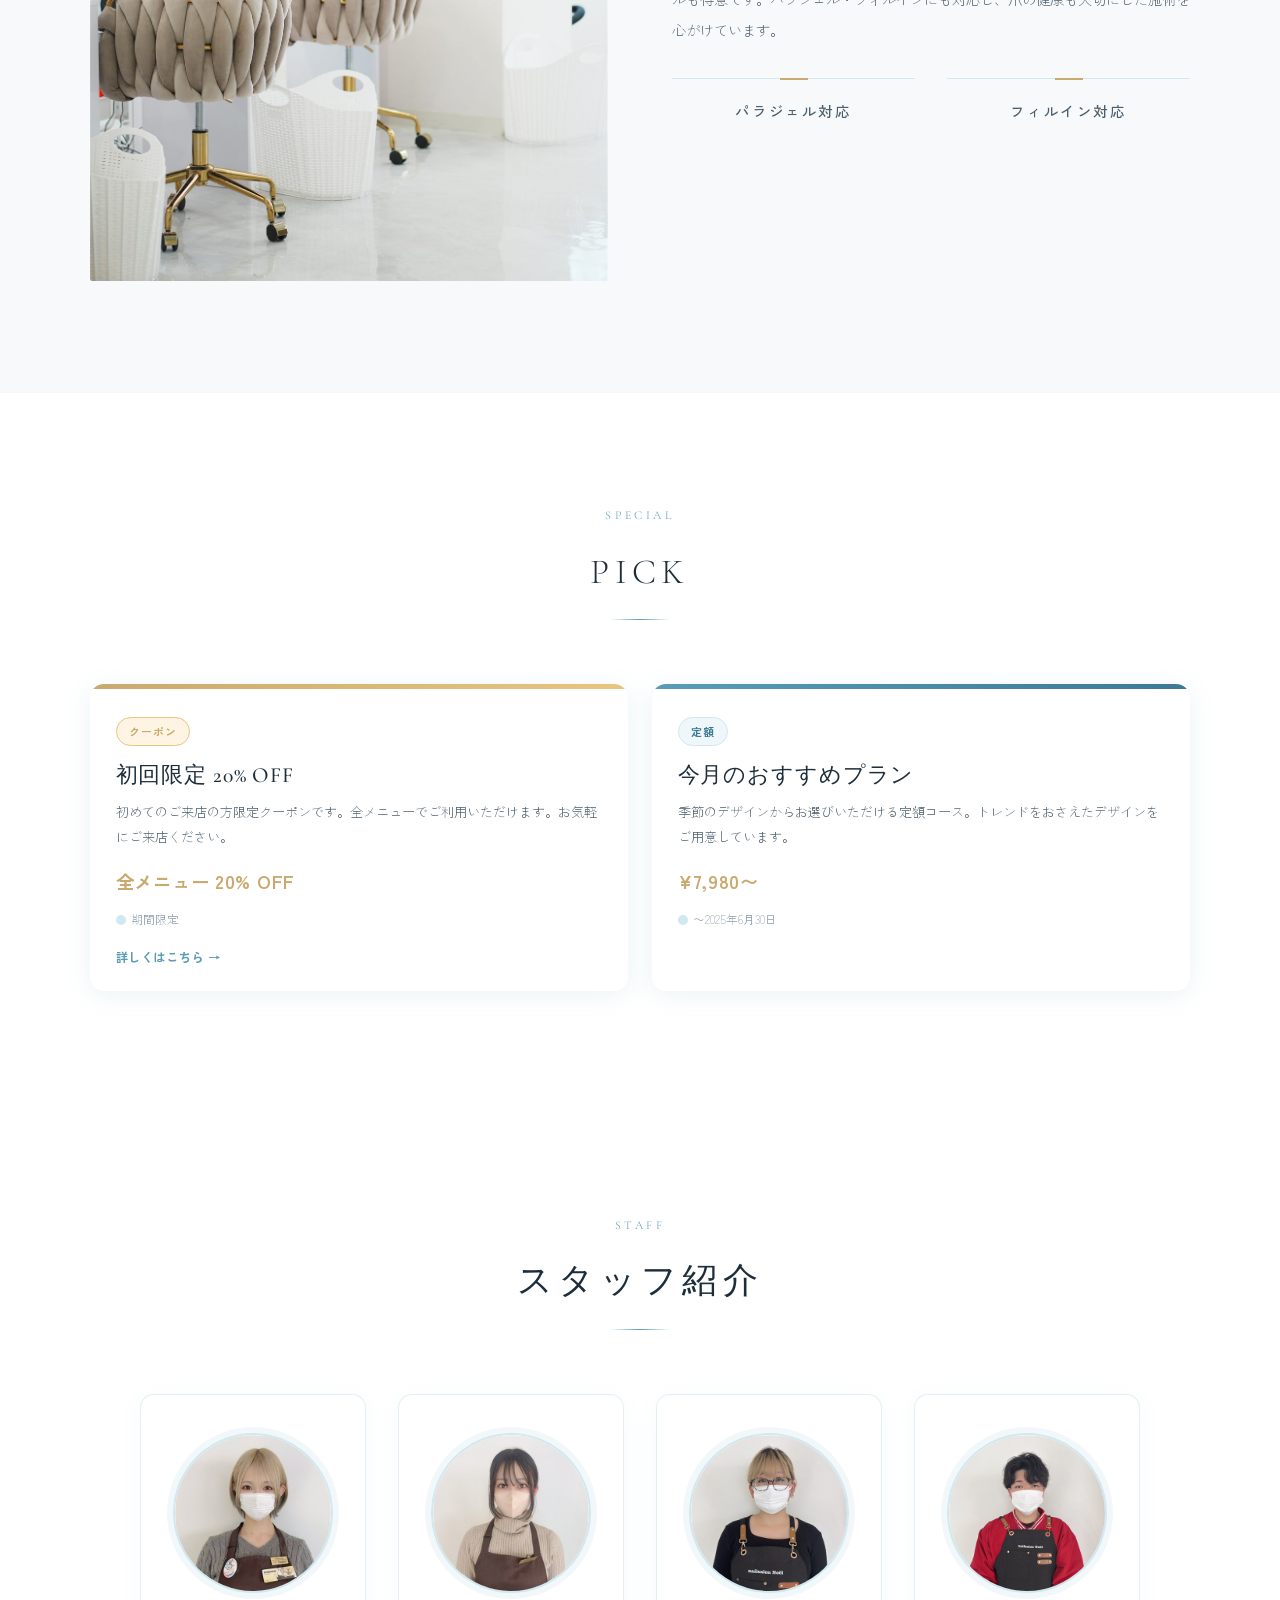
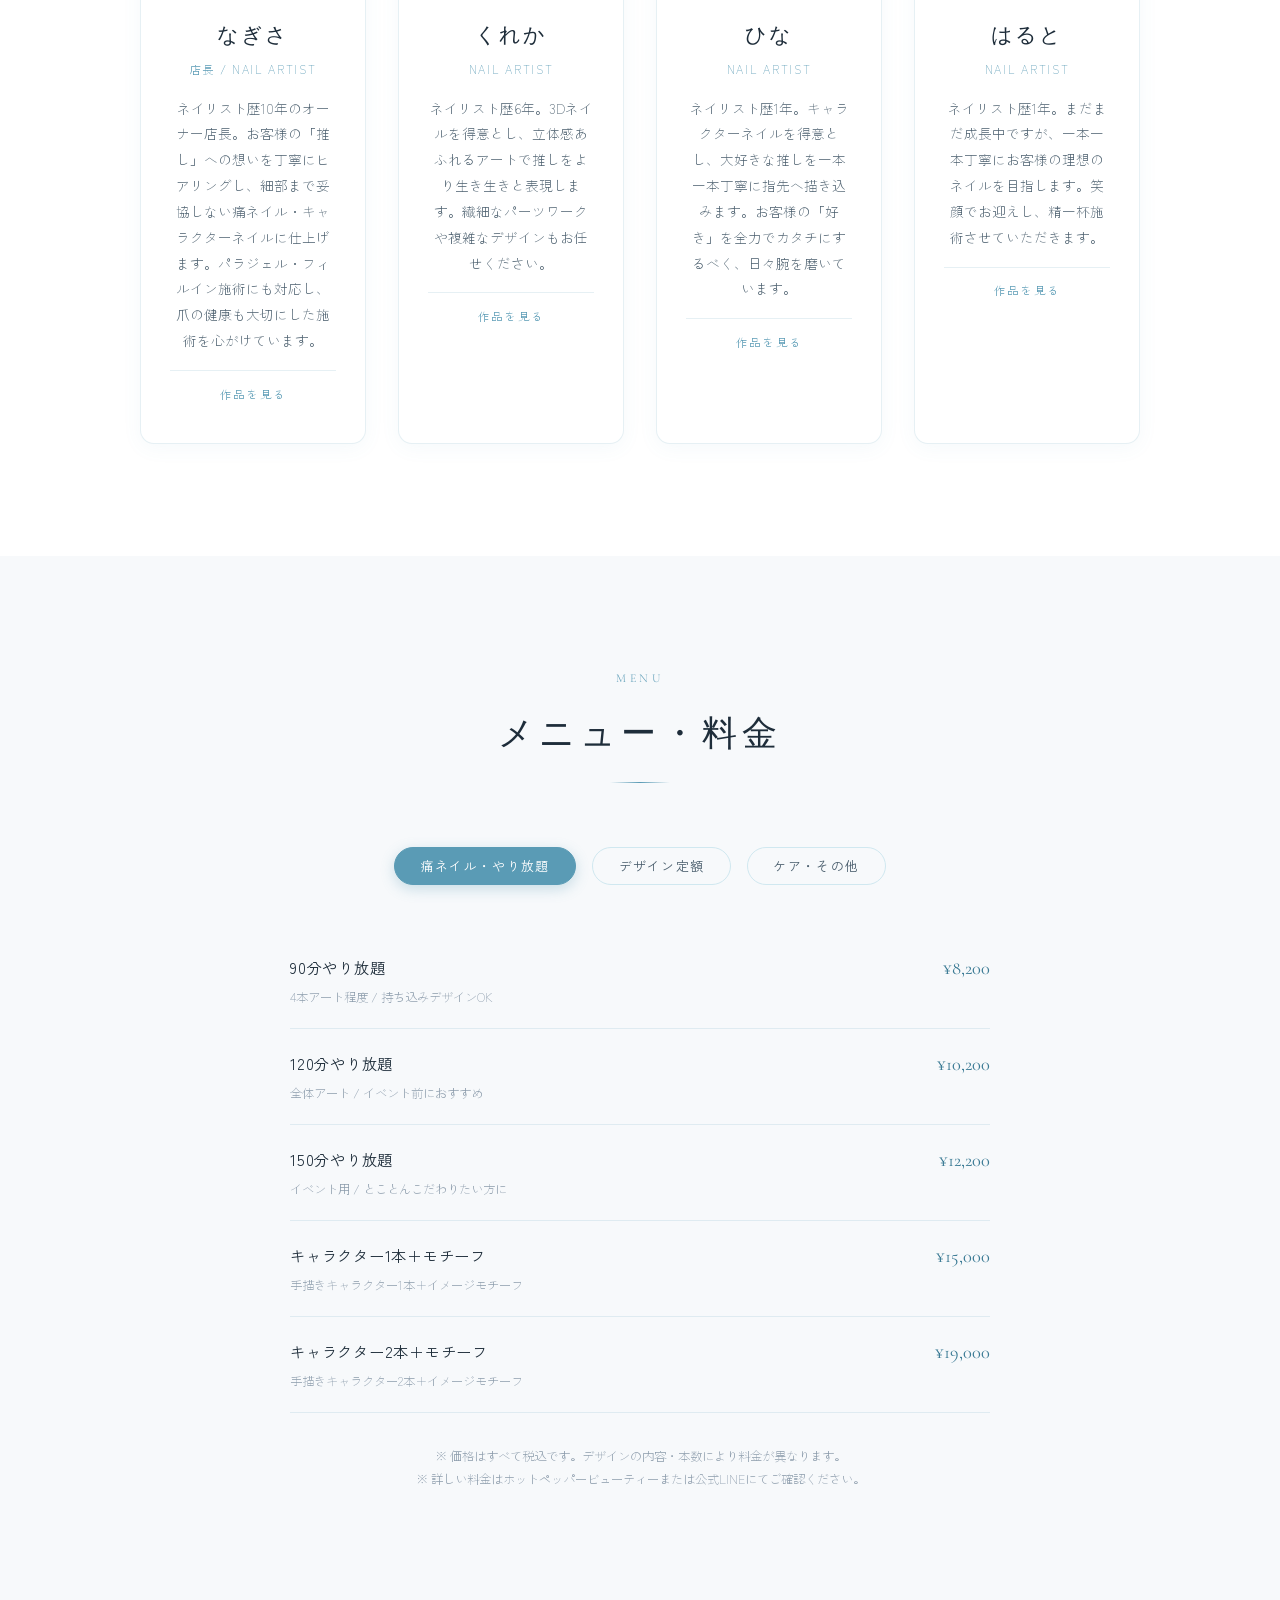
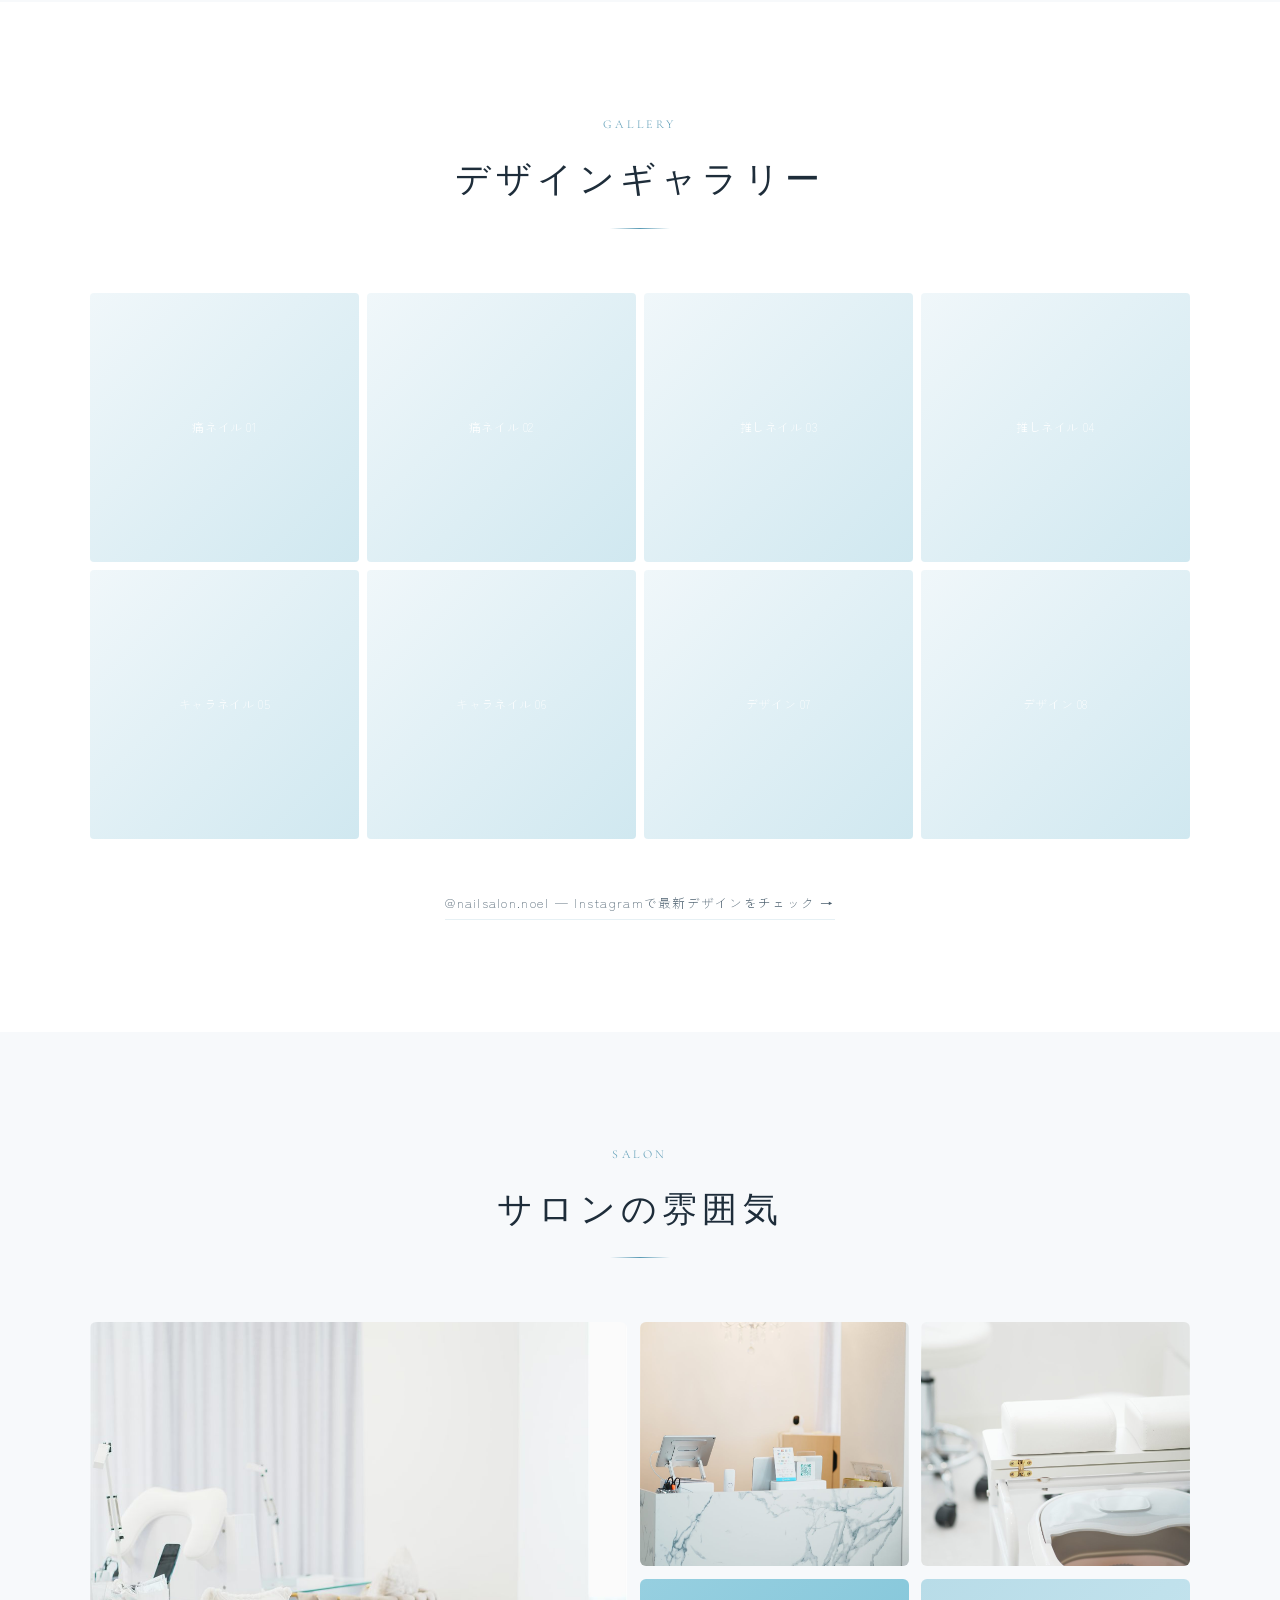
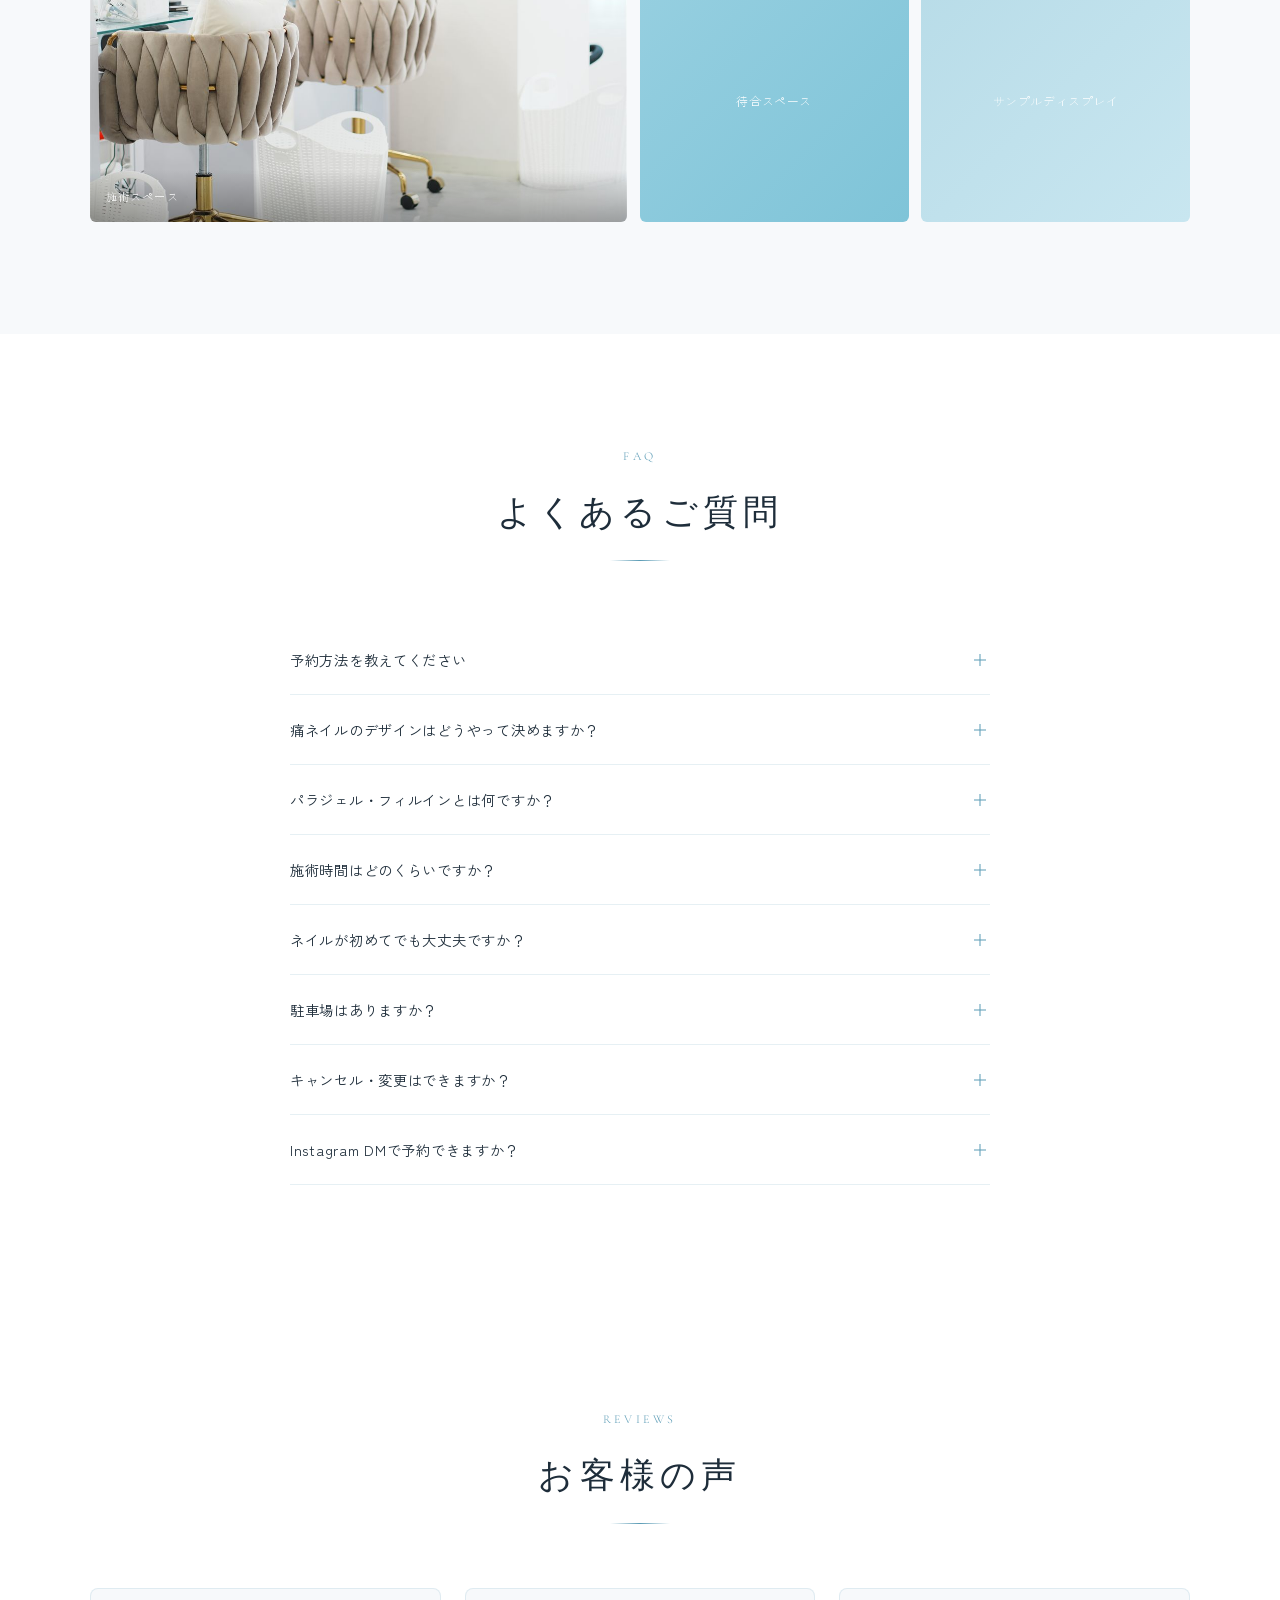
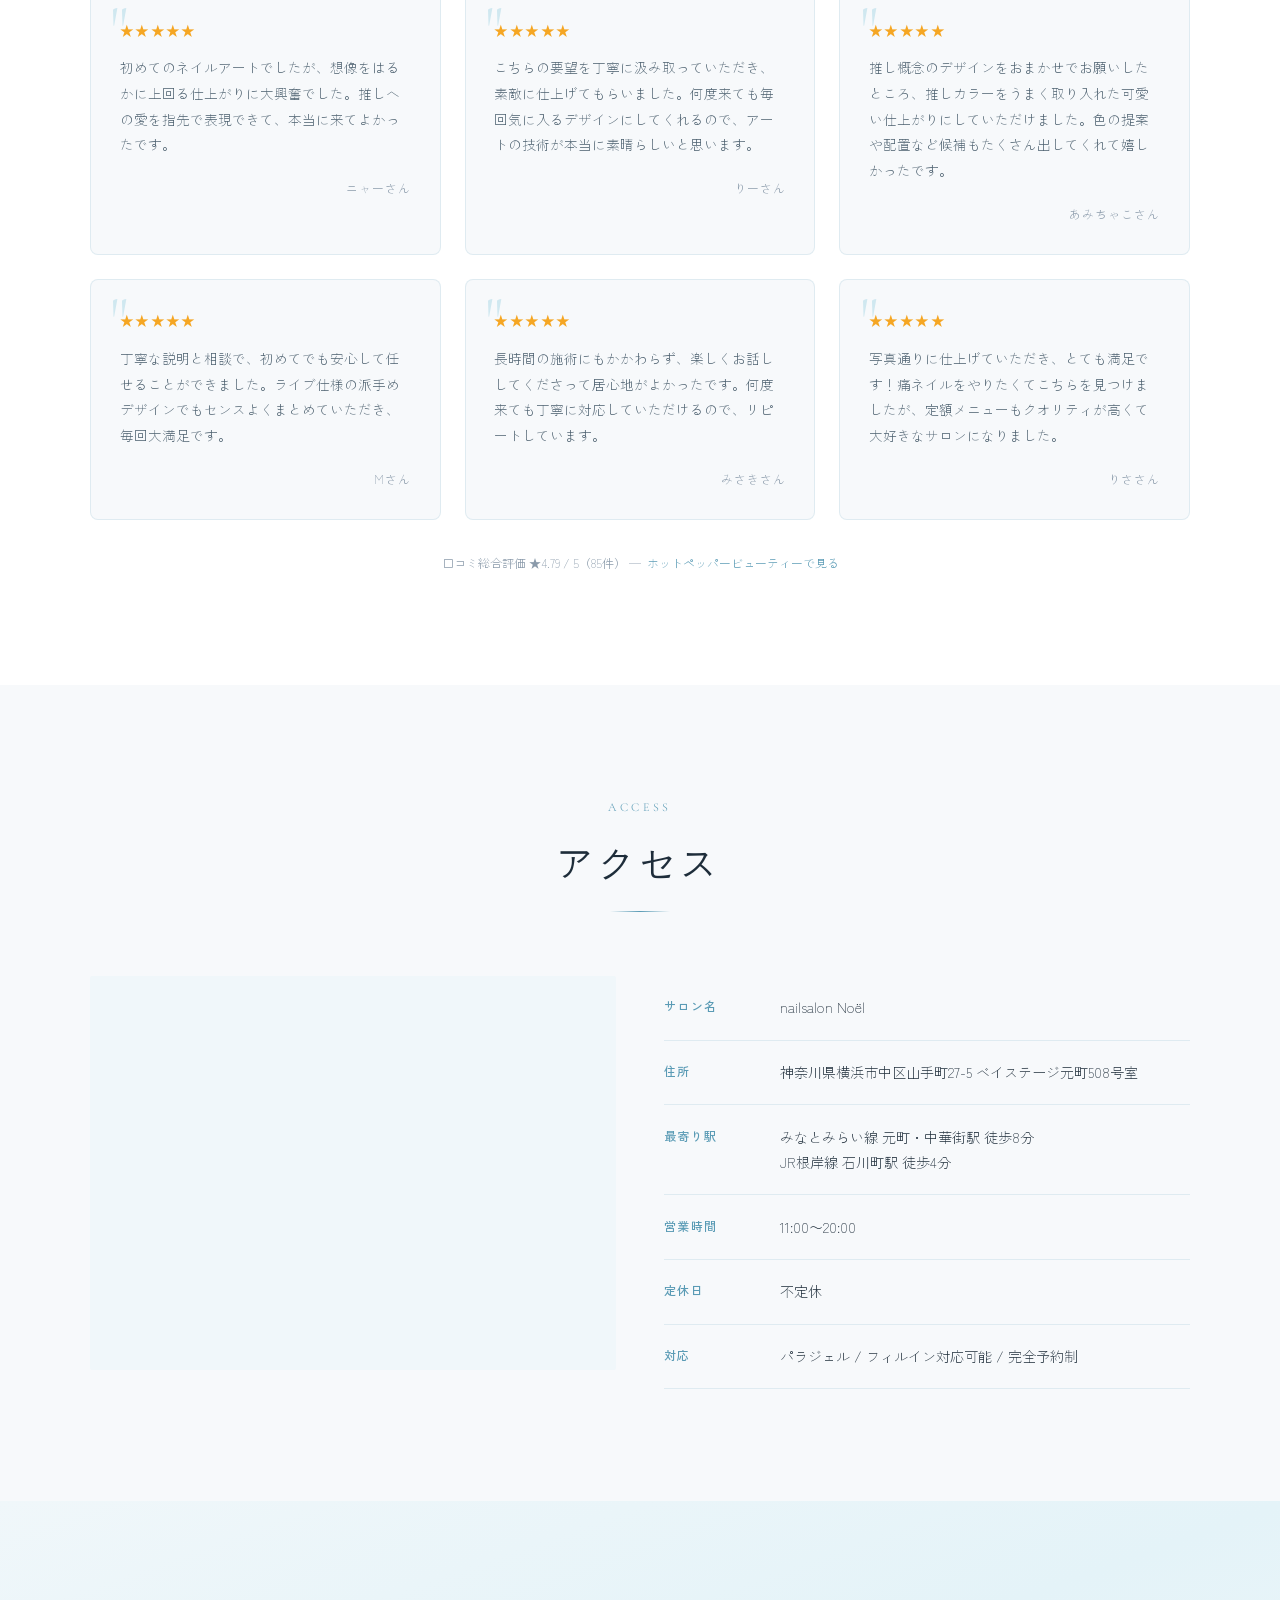
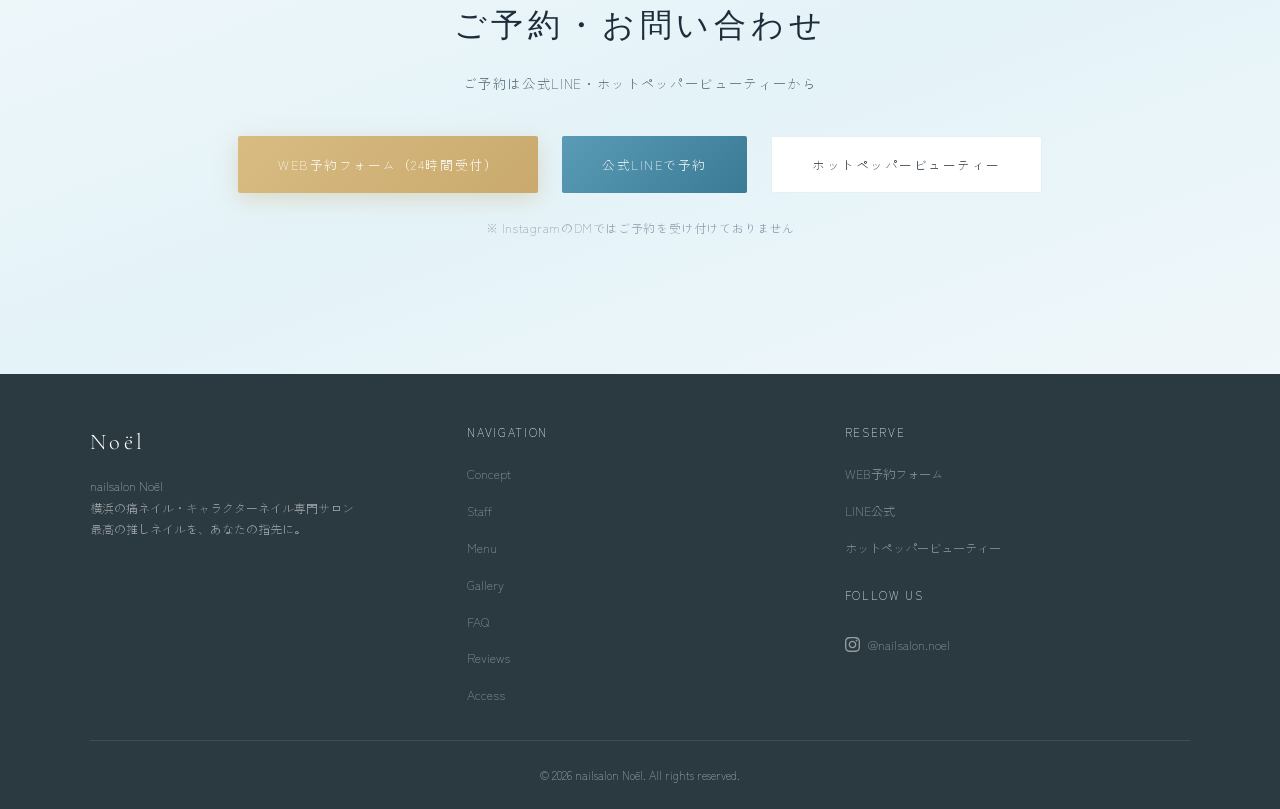
==== commit 072f1871: "WEB予約ページを追加、その他未反映分を同期 - reserve.html: メニュー/スタッフ選択・カレンダー・時間選択・参考画像添付 - LINE公式アカウントへ予約内容を自動送信 - PICKセ" ====
--- a/index.html
+++ b/index.html
@@ -40,7 +40,7 @@
         <li><a href="#interior">SALON</a></li>
         <li><a href="#faq">FAQ</a></li>
         <li><a href="#access">ACCESS</a></li>
-        <li><a href="#contact">RESERVE</a></li>
+        <li><a href="reserve.html" class="nav-reserve">RESERVE</a></li>
       </ul>
       <div class="nav-hamburger">
         <span></span>
@@ -62,7 +62,7 @@
       <li><a href="#interior">SALON</a></li>
       <li><a href="#faq">FAQ</a></li>
       <li><a href="#access">ACCESS</a></li>
-      <li><a href="#contact">RESERVE</a></li>
+      <li><a href="reserve.html">RESERVE</a></li>
     </ul>
   </div>
 
@@ -279,6 +279,9 @@
       <h2>ご予約・お問い合わせ</h2>
       <p>ご予約は公式LINE・ホットペッパービューティーから</p>
       <div class="contact-buttons">
+        <a href="reserve.html" class="btn btn-gold">
+          WEB予約フォーム（24時間受付）
+        </a>
         <a href="https://line.me/R/ti/p/@802orzur" target="_blank" rel="noopener noreferrer" class="btn btn-primary">
           公式LINEで予約
         </a>
@@ -318,6 +321,7 @@
       <div>
         <p class="footer-links-title">Reserve</p>
         <ul class="footer-links">
+          <li><a href="reserve.html">WEB予約フォーム</a></li>
           <li>
             <a href="https://line.me/R/ti/p/@802orzur" target="_blank" rel="noopener noreferrer">
               LINE公式
@@ -343,6 +347,16 @@
     </div>
   </footer>
 
+  <!-- Floating WEB Reserve Button -->
+  <a href="reserve.html" class="float-reserve-btn" aria-label="WEB予約フォームを開く">
+    <svg viewBox="0 0 24 24" xmlns="http://www.w3.org/2000/svg" aria-hidden="true" fill="none" stroke="currentColor" stroke-width="1.8" stroke-linecap="round" stroke-linejoin="round">
+      <rect x="3" y="5" width="18" height="16" rx="2.5"/>
+      <path d="M8 3v4M16 3v4M3 10h18"/>
+      <path d="M9.5 15.5l2 2 3.5-4"/>
+    </svg>
+    <span>WEB予約</span>
+  </a>
+
   <!-- Floating LINE Button -->
   <a href="https://line.me/R/ti/p/@802orzur" class="float-line-btn" target="_blank" rel="noopener noreferrer" aria-label="LINEで予約する">
     <svg viewBox="0 0 24 24" xmlns="http://www.w3.org/2000/svg" aria-hidden="true">
--- a/css/style.css
+++ b/css/style.css
@@ -2020,3 +2020,94 @@
   from { opacity: 0; transform: translateY(24px); }
   to   { opacity: 1; transform: translateY(0); }
 }
+
+/* ==========================================================
+   WEB予約 導線（reserve.html への接続）
+   ========================================================== */
+
+/* ナビの RESERVE をピル型CTAに */
+.nav-links .nav-reserve {
+  border: 1px solid var(--gold-accent);
+  color: var(--gold-accent) !important;
+  padding: 0.42em 1.25em;
+  border-radius: 30px;
+  transition: all 0.3s ease;
+}
+
+.nav-links .nav-reserve:hover {
+  background: var(--gold-accent);
+  color: var(--white) !important;
+  box-shadow: 0 4px 16px rgba(201,169,110,0.35);
+}
+
+.nav-links .nav-reserve::after { display: none; }
+
+/* ゴールドボタン（Contactセクション用） */
+.btn-gold {
+  background: linear-gradient(135deg, #d8bc82, var(--gold-accent));
+  color: var(--white);
+  box-shadow: 0 6px 22px rgba(201,169,110,0.35);
+}
+
+.btn-gold:hover {
+  background: linear-gradient(135deg, var(--gold-accent), #b8975c);
+  color: var(--white);
+  transform: translateY(-2px);
+  box-shadow: 0 10px 30px rgba(201,169,110,0.45);
+}
+
+/* フローティング WEB予約ボタン（LINEボタンの上に積む） */
+.float-reserve-btn {
+  position: fixed;
+  bottom: 88px;
+  right: 20px;
+  z-index: 999;
+  display: flex;
+  align-items: center;
+  gap: 8px;
+  background: linear-gradient(135deg, #d8bc82, var(--gold-accent));
+  color: #fff;
+  text-decoration: none;
+  padding: 13px 20px 13px 15px;
+  border-radius: 50px;
+  font-size: 13px;
+  font-weight: 700;
+  letter-spacing: 0.06em;
+  box-shadow: 0 4px 20px rgba(201,169,110,0.45);
+  transition: opacity 0.35s ease, transform 0.35s ease, box-shadow 0.2s;
+  opacity: 0;
+  pointer-events: none;
+  transform: translateY(14px);
+}
+
+.float-reserve-btn.visible {
+  opacity: 1;
+  pointer-events: auto;
+  transform: translateY(0);
+}
+
+.float-reserve-btn:hover {
+  transform: translateY(-3px);
+  box-shadow: 0 8px 28px rgba(201,169,110,0.55);
+  color: #fff;
+}
+
+.float-reserve-btn svg {
+  width: 20px;
+  height: 20px;
+  flex-shrink: 0;
+}
+
+@media (max-width: 768px) {
+  .float-reserve-btn {
+    bottom: 78px;
+    right: 16px;
+    padding: 12px 16px 12px 14px;
+    font-size: 12px;
+    gap: 7px;
+  }
+  .float-reserve-btn svg {
+    width: 18px;
+    height: 18px;
+  }
+}
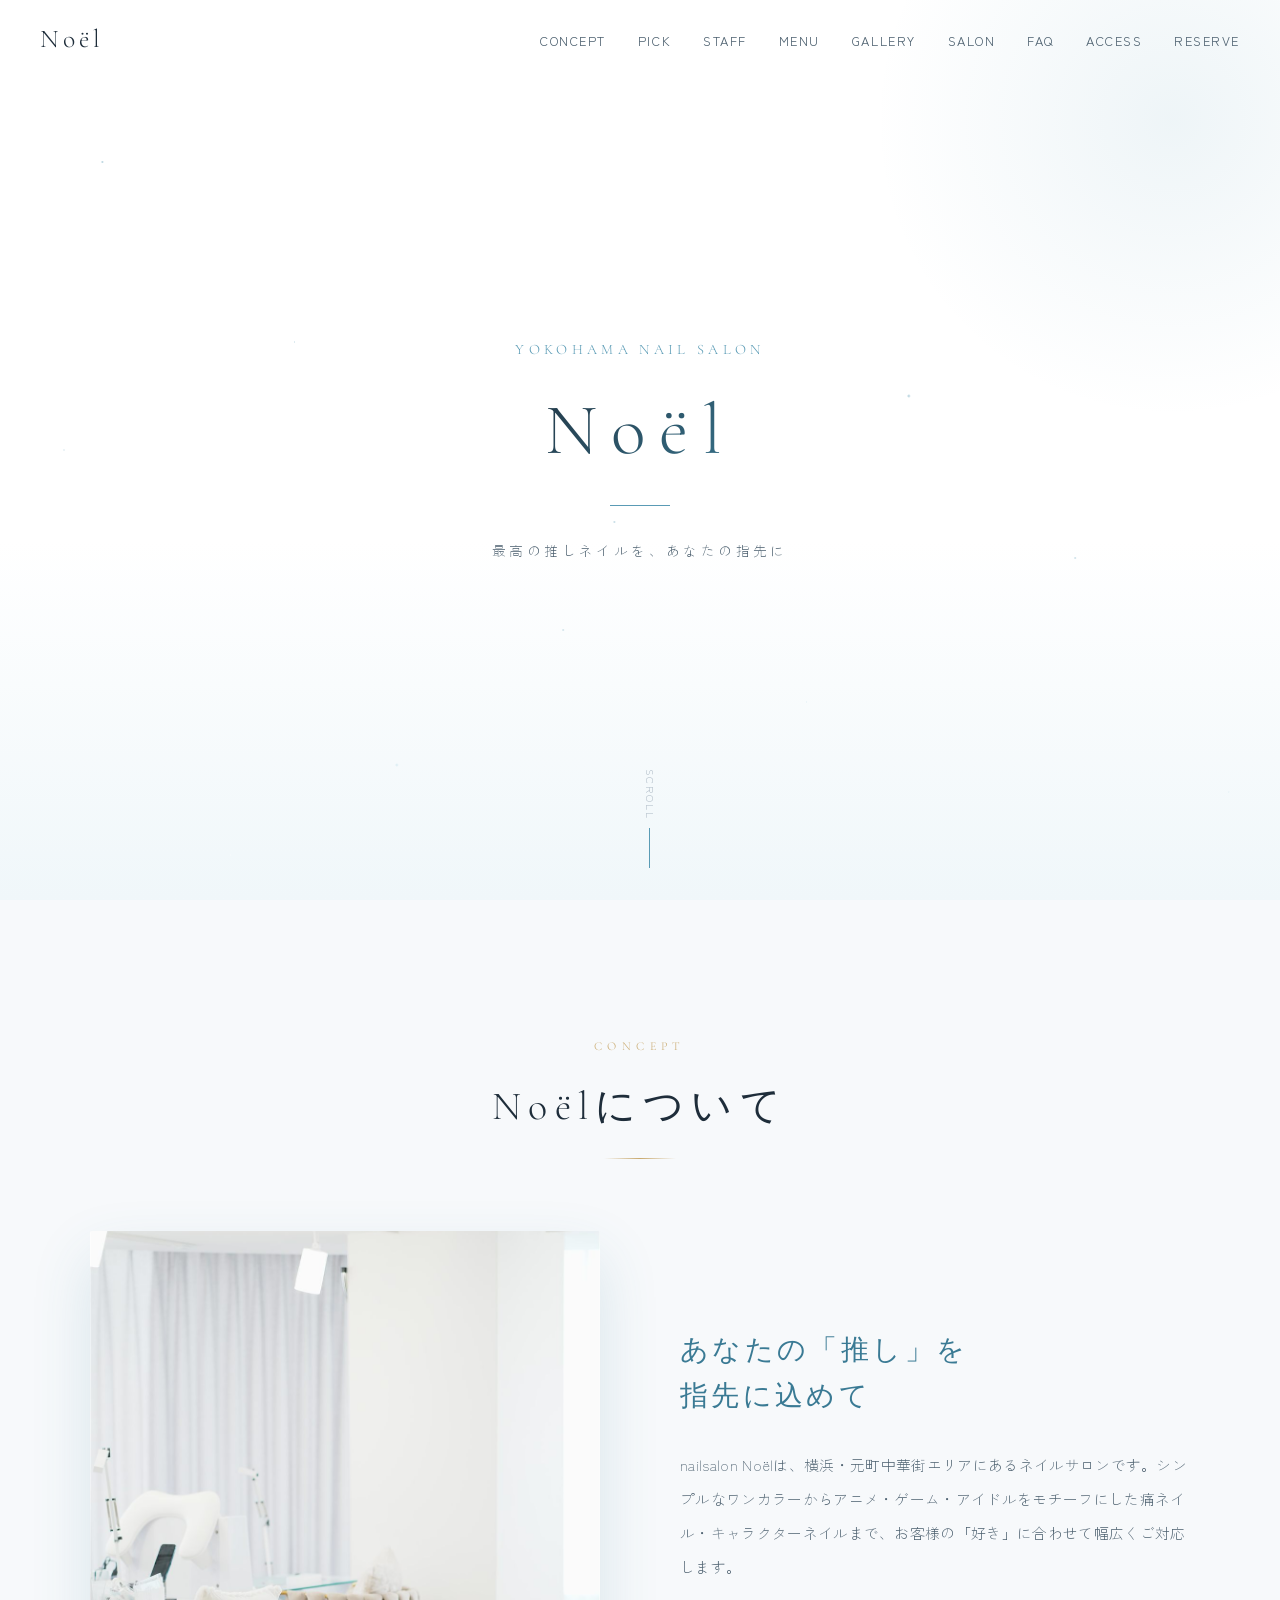
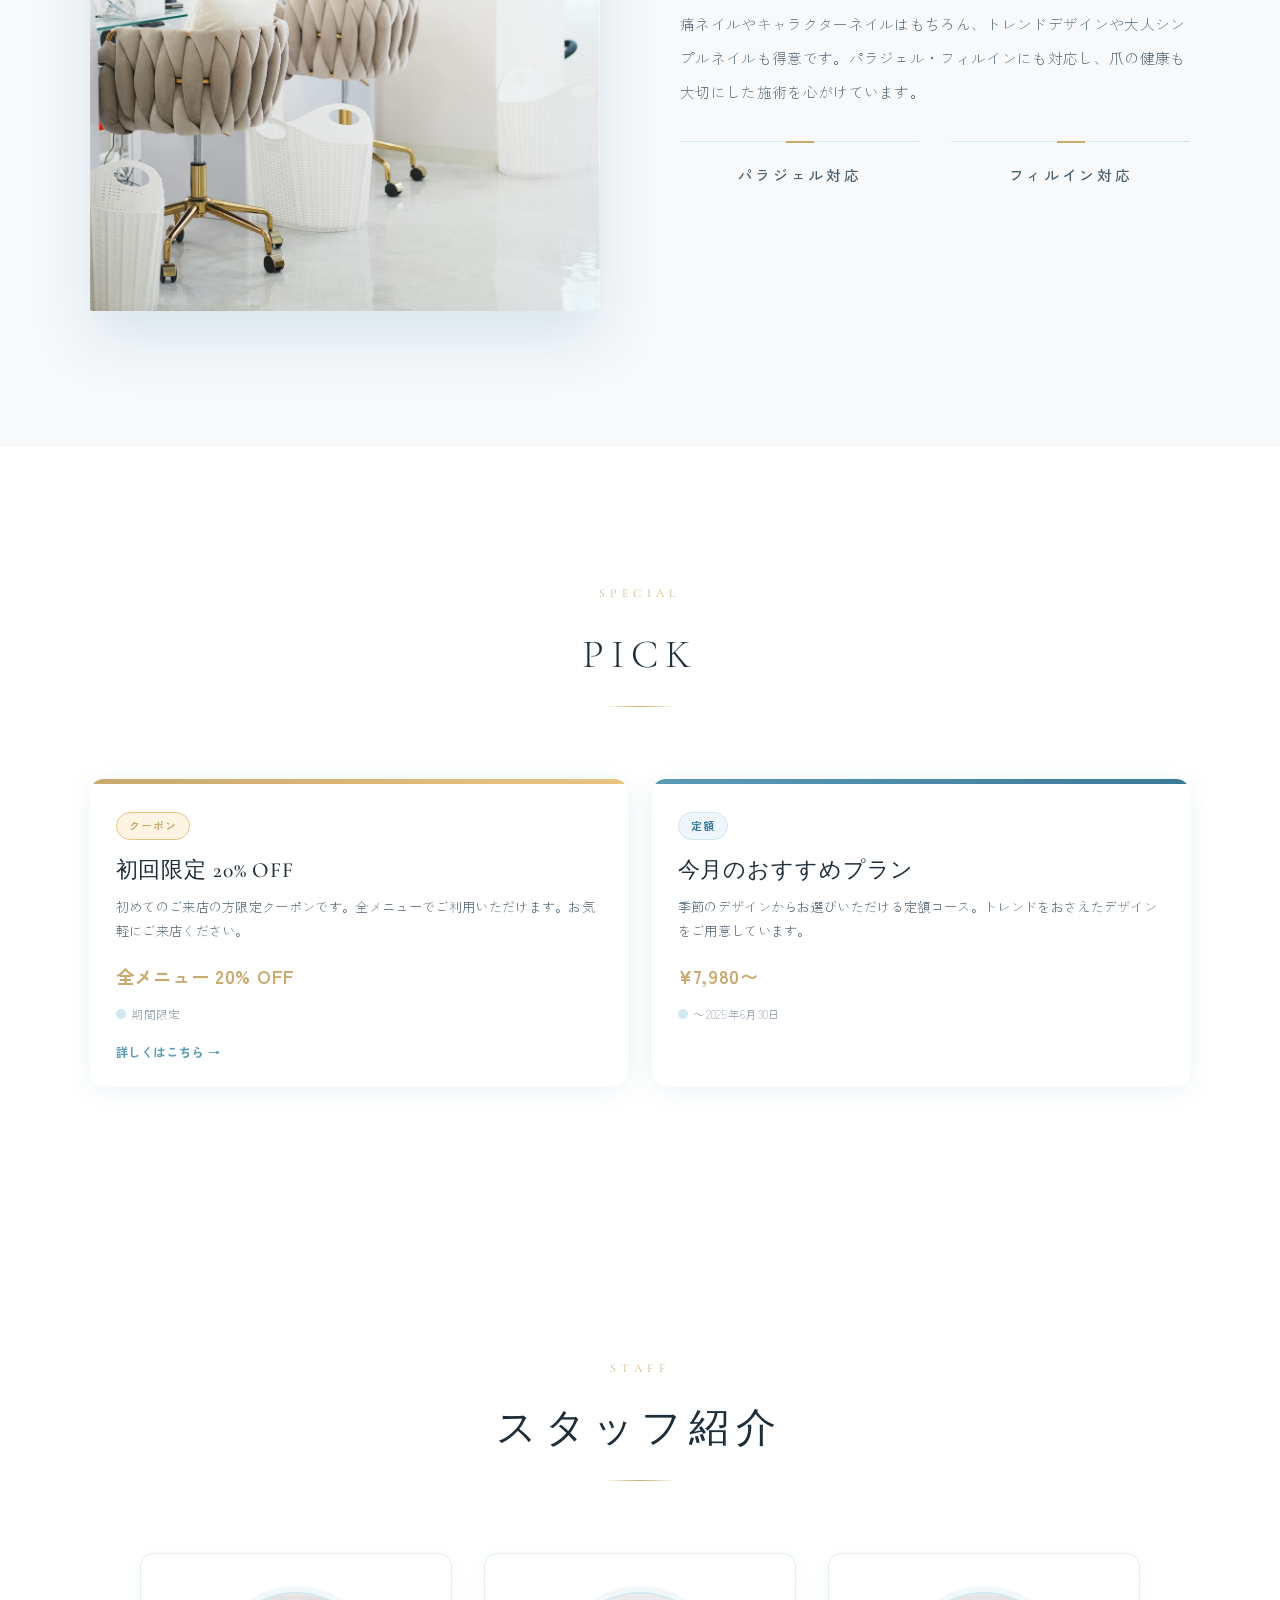
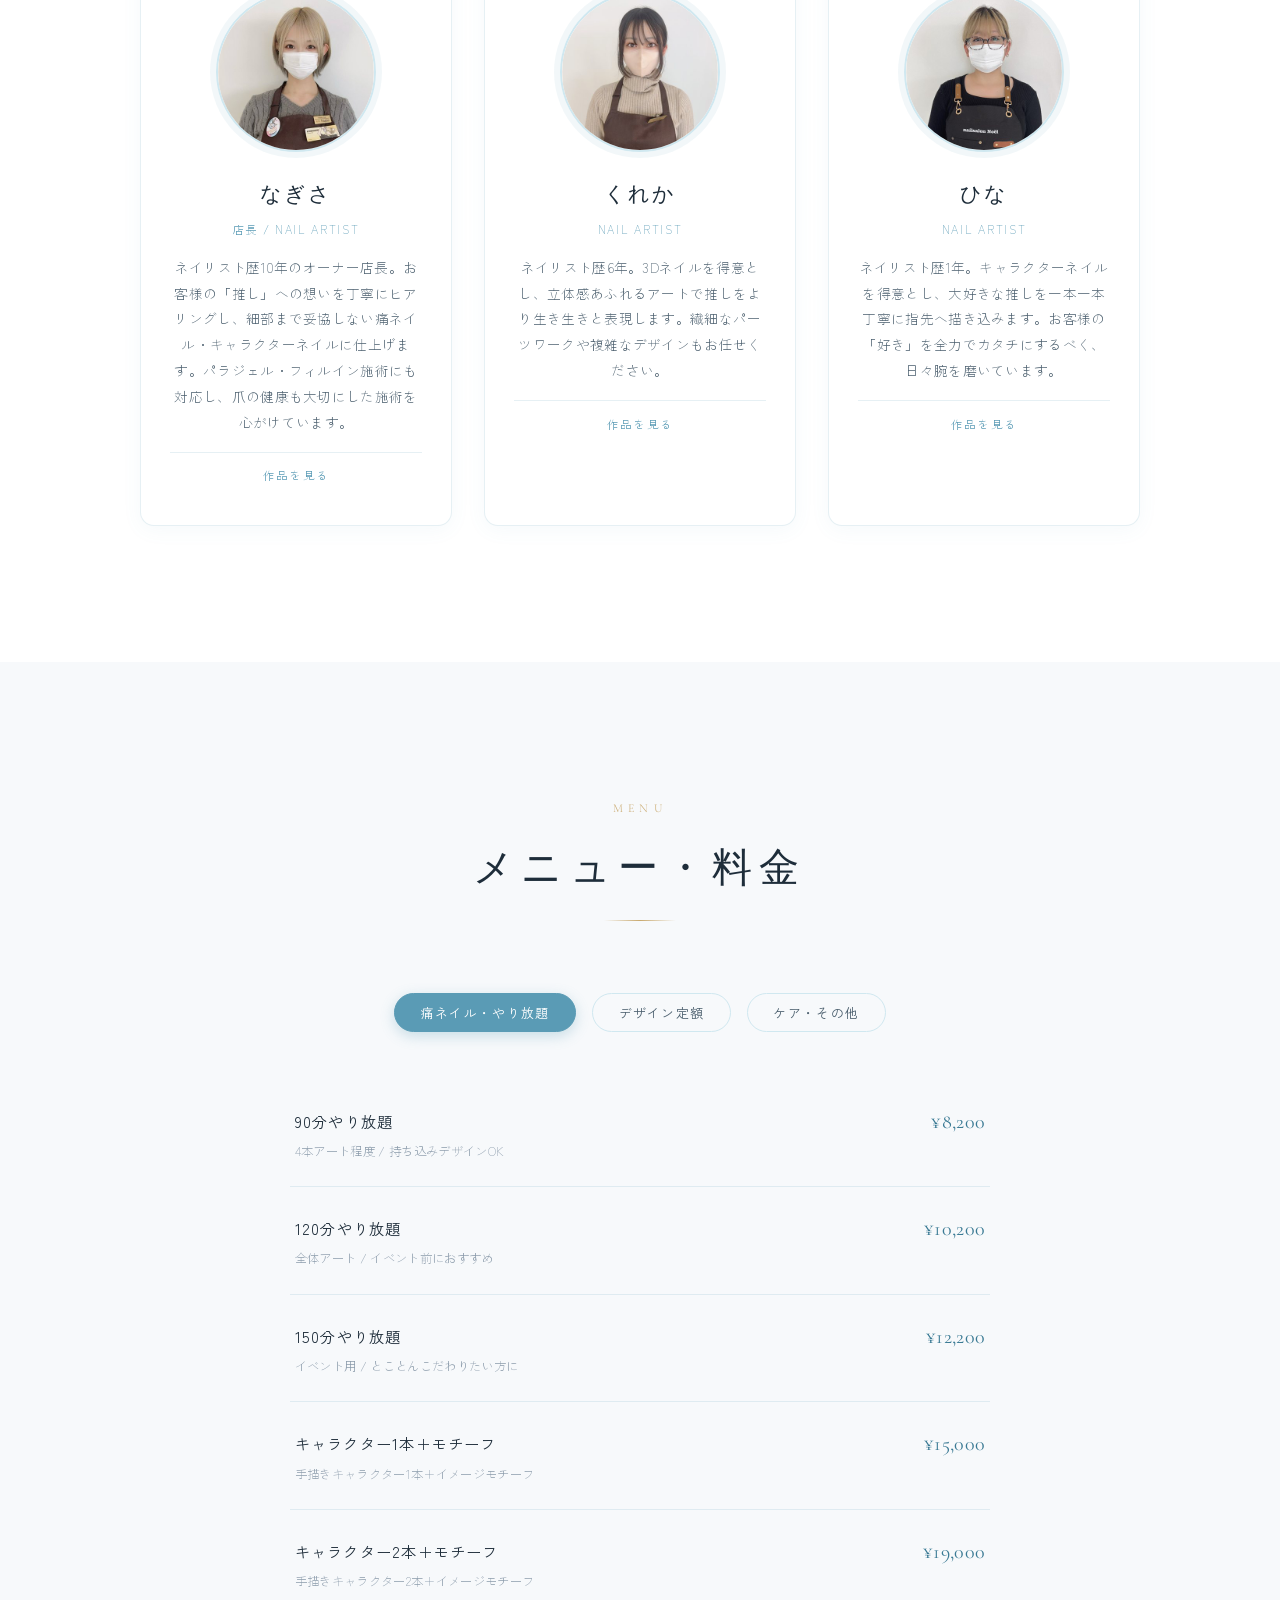
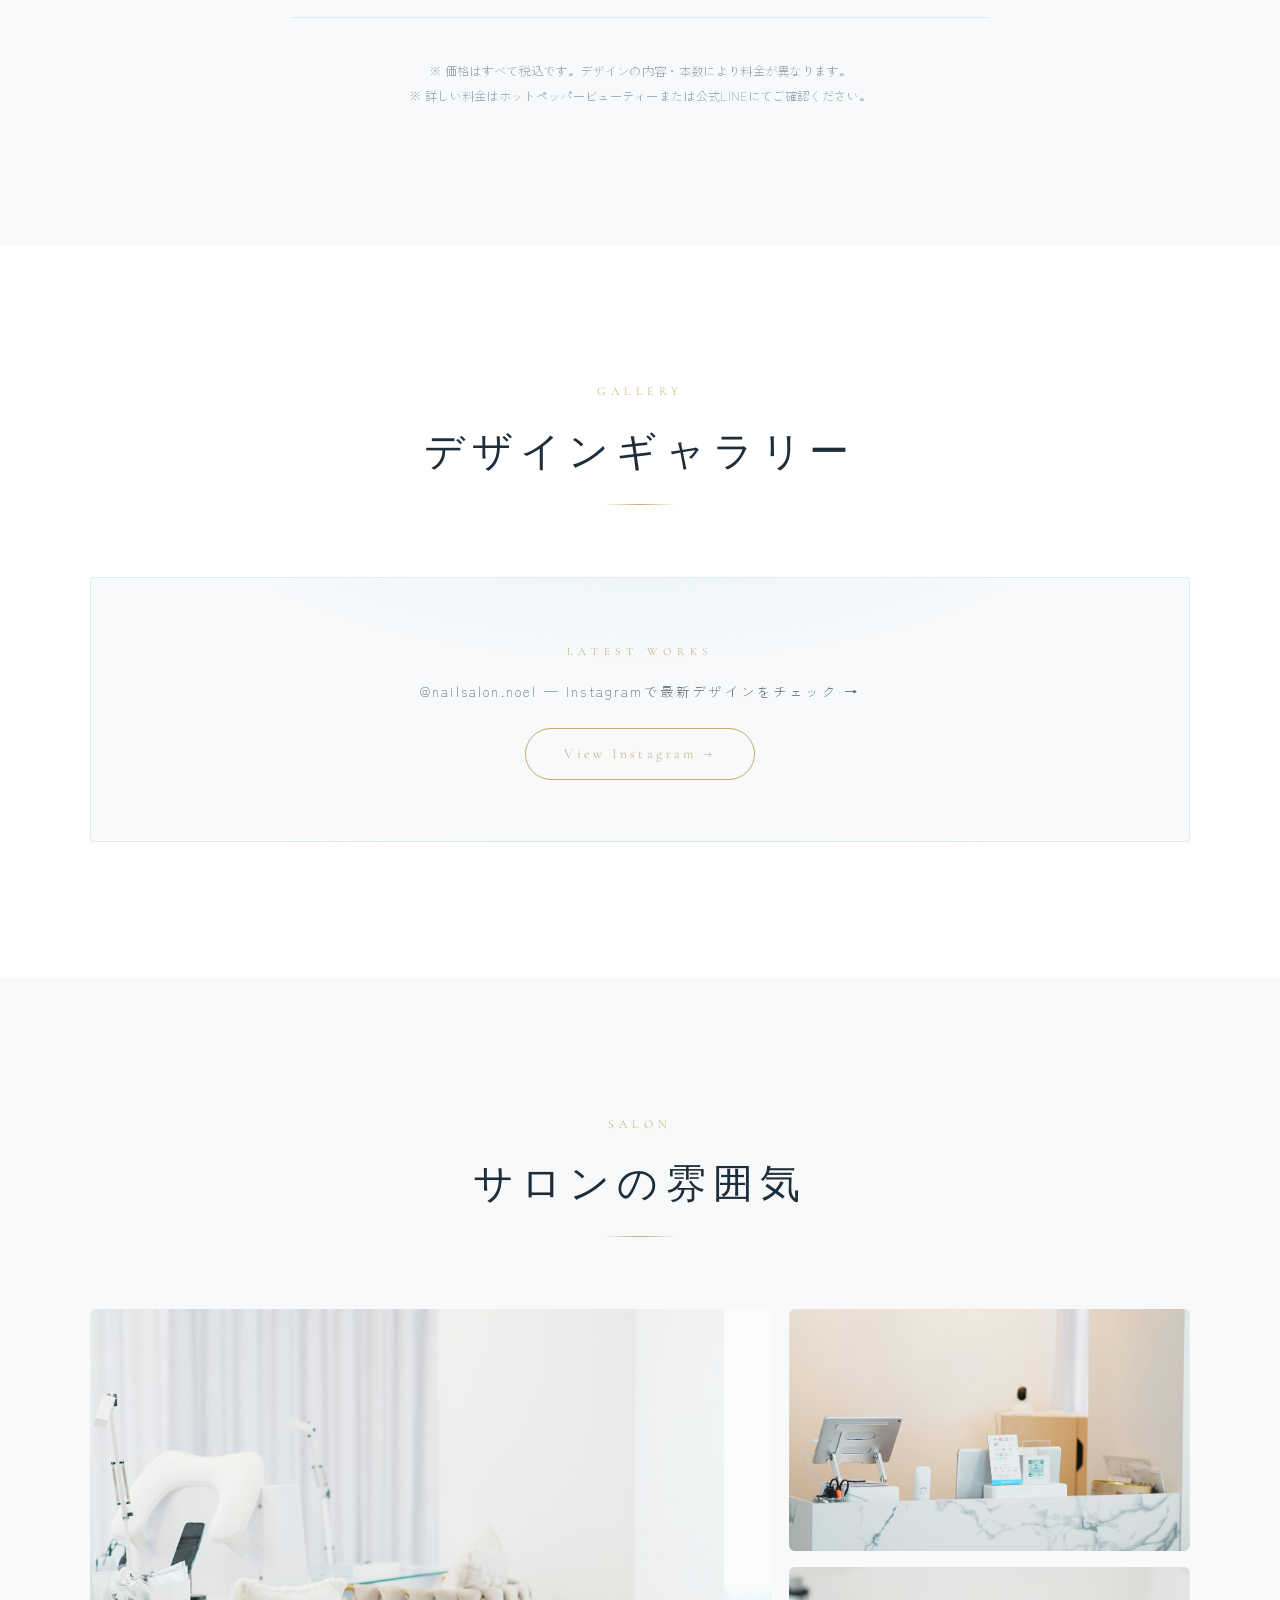
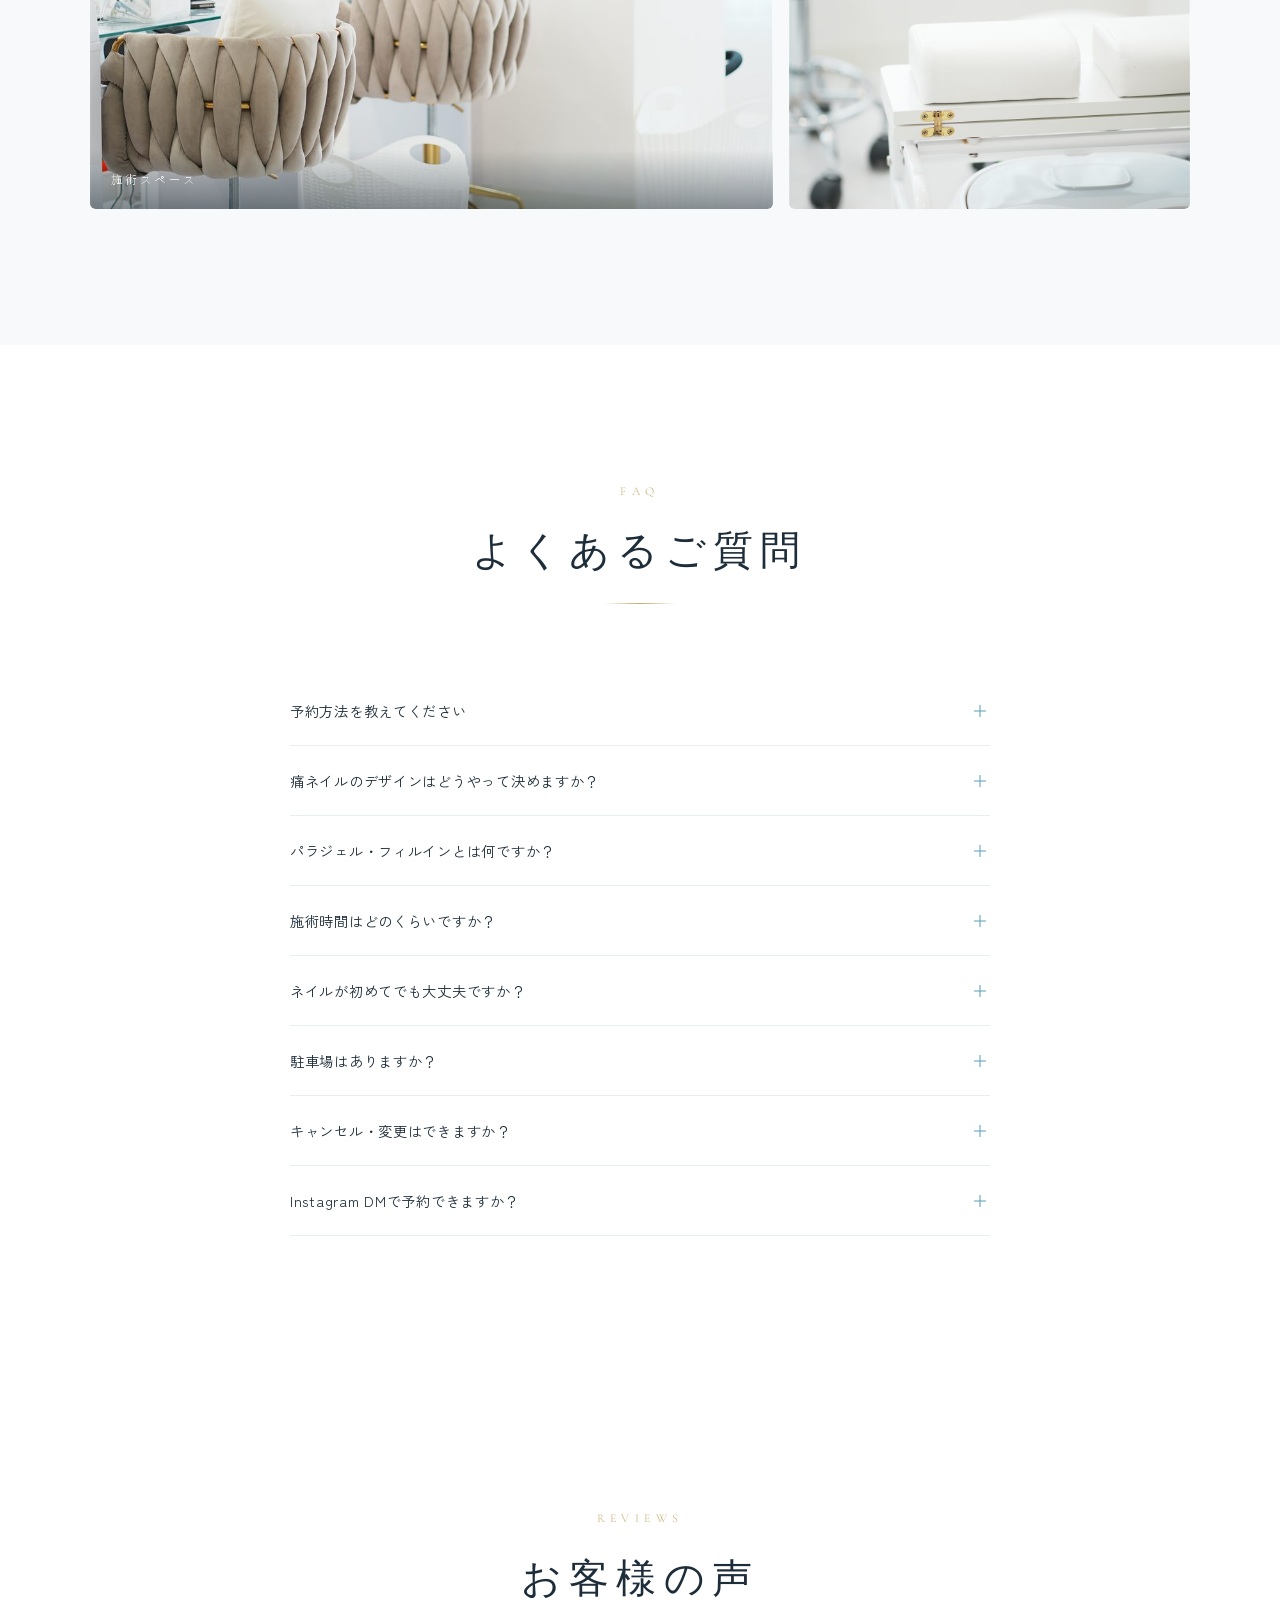
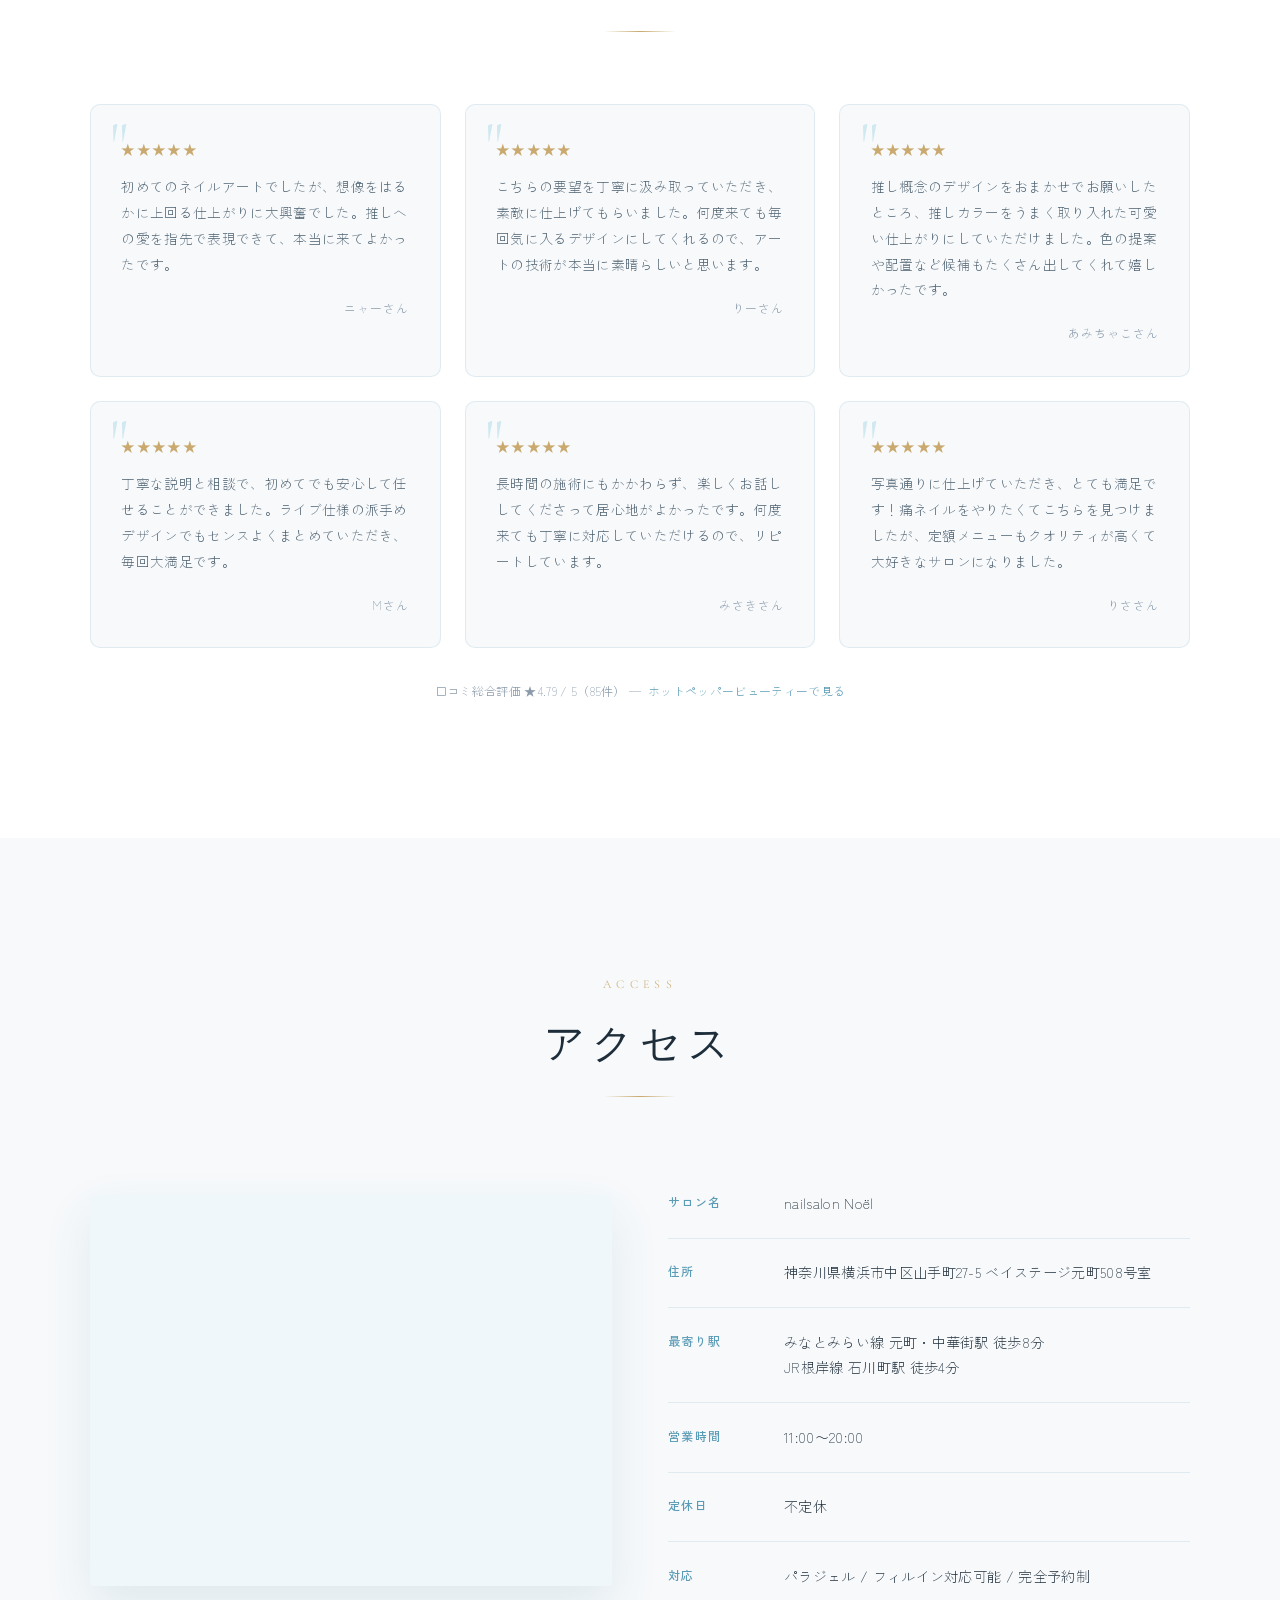
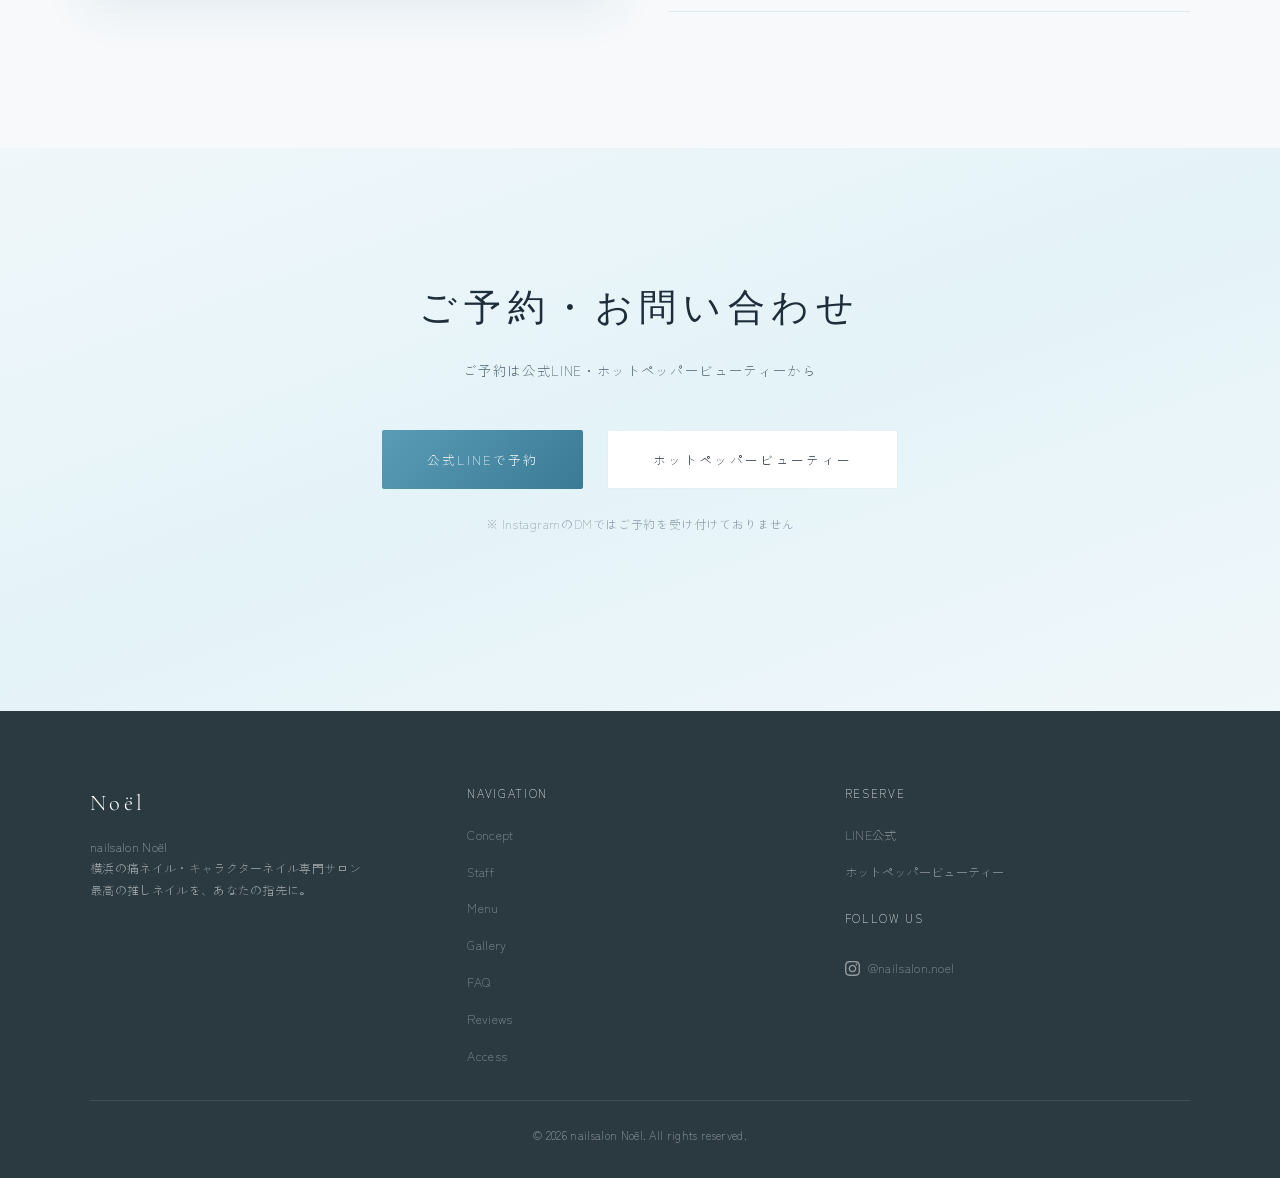
==== commit e1502f20: "WEB予約を公開サイトで非表示に（バックエンド未整備のため） - site-config.js を webReserveEnabled=false で追加 → 予約フォームへの導線を全て非表示 - 予" ====
--- a/index.html
+++ b/index.html
@@ -396,6 +396,7 @@
     </div>
   </div>
 
+  <script src="js/site-config.js"></script>
   <script src="js/content.js"></script>
   <script src="js/render.js"></script>
   <script src="js/main.js"></script>
--- a/css/style.css
+++ b/css/style.css
@@ -2111,3 +2111,251 @@
     height: 18px;
   }
 }
+
+/* ==========================================================
+   Refinement pass: 表示修正 + 高級感（余白・タイポ・写真）
+   ========================================================== */
+
+/* ---- ギャラリー: 写真ゼロ時のInstagram案内（空枠の代わり） ---- */
+.gallery-instagram-feature {
+  margin-top: 0;
+  padding: 3.5rem 2rem;
+  border: 1px solid var(--border-light);
+  border-radius: 4px;
+  background:
+    radial-gradient(600px 200px at 50% -60px, rgba(208,232,240,0.35), transparent 70%),
+    var(--bg-cream);
+}
+
+.gallery-instagram-feature a {
+  border-bottom: none;
+  flex-direction: column;
+  gap: 1.1rem;
+  font-size: 0.85rem;
+  letter-spacing: 0.16em;
+  color: var(--text-medium);
+}
+
+.gallery-instagram-feature a::before {
+  content: 'LATEST WORKS';
+  font-family: 'Cormorant Garamond', serif;
+  font-size: 0.7rem;
+  letter-spacing: 0.5em;
+  color: var(--gold-accent);
+}
+
+.gallery-instagram-feature a::after {
+  content: 'View Instagram →';
+  display: inline-block;
+  margin-top: 0.4rem;
+  padding: 0.8rem 2.4rem;
+  border: 1px solid var(--gold-accent);
+  border-radius: 40px;
+  font-family: 'Cormorant Garamond', serif;
+  font-size: 0.85rem;
+  letter-spacing: 0.25em;
+  color: var(--gold-accent);
+  transition: all 0.3s ease;
+}
+
+.gallery-instagram-feature a:hover::after {
+  background: var(--gold-accent);
+  color: var(--white);
+  box-shadow: 0 8px 24px rgba(201,169,110,0.35);
+}
+
+/* ---- サロンの雰囲気: 枚数別レイアウト（空枠を出さない） ---- */
+.interior-grid[data-count="3"] {
+  grid-template-columns: 1.7fr 1fr;
+}
+.interior-grid[data-count="4"] .interior-item:nth-child(4) {
+  grid-column: 2 / -1;
+}
+.interior-grid[data-count="2"] {
+  grid-template-columns: 1.7fr 1fr;
+}
+.interior-grid[data-count="2"] .interior-item:nth-child(2) {
+  grid-row: 1 / -1;
+}
+.interior-grid[data-count="1"] {
+  grid-template-columns: 1fr;
+  height: 420px;
+}
+
+@media (max-width: 768px) {
+  .interior-grid[data-count] {
+    grid-template-columns: 1fr 1fr;
+  }
+}
+
+/* ---- 余白のリズム: セクションに呼吸を ---- */
+.section {
+  padding: 8.5rem 2rem;
+}
+
+.section-header {
+  margin-bottom: 4.5rem;
+}
+
+/* ---- 見出しの格上げ ---- */
+.section-label {
+  letter-spacing: 0.45em;
+  color: var(--gold-accent);
+}
+
+.section-title {
+  font-size: 2.5rem;
+  letter-spacing: 0.18em;
+}
+
+.section-divider {
+  background: linear-gradient(90deg, transparent, var(--gold-accent), transparent);
+  width: 72px;
+}
+
+/* ---- 本文の空気感 ---- */
+body {
+  letter-spacing: 0.02em;
+}
+
+.about-text h3 {
+  font-size: 1.75rem;
+  line-height: 1.65;
+  letter-spacing: 0.12em;
+  margin-bottom: 1.8rem;
+}
+
+.about-text p {
+  font-size: 0.92rem;
+  line-height: 2.3;
+}
+
+.about-content {
+  gap: 5rem;
+}
+
+/* ---- 写真の奥行き ---- */
+.about-image {
+  box-shadow: 0 26px 60px rgba(58, 122, 148, 0.16);
+}
+
+.about-image::after {
+  border-color: var(--gold-accent);
+  opacity: 0.45;
+}
+
+.interior-grid {
+  gap: 1rem;
+}
+
+.interior-caption {
+  padding: 1.2rem 1.3rem;
+  font-size: 0.72rem;
+  letter-spacing: 0.22em;
+  background: linear-gradient(transparent, rgba(20, 35, 45, 0.45));
+}
+
+/* ---- メニュー: 価格表の品格 ---- */
+.menu-item {
+  padding: 1.5rem 0.3rem;
+  transition: background 0.3s ease;
+}
+
+.menu-item:hover {
+  background: rgba(208, 232, 240, 0.18);
+}
+
+.menu-item-name {
+  letter-spacing: 0.08em;
+}
+
+.menu-item-price {
+  font-size: 1.25rem;
+}
+
+.menu-note {
+  margin-top: 2.6rem;
+  line-height: 2;
+}
+
+/* ---- レビュー: 星をブランドゴールドに統一 ---- */
+.review-stars {
+  color: var(--gold-accent);
+}
+
+.review-card {
+  padding: 2rem 1.9rem;
+  border-radius: 10px;
+}
+
+/* ---- ボタン: ゆとりのある文字間 ---- */
+.btn {
+  letter-spacing: 0.18em;
+  padding: 1.05rem 2.8rem;
+}
+
+/* ---- アクセス表 ---- */
+.access-info-item {
+  padding: 1.35rem 0;
+}
+
+.access-content {
+  gap: 3.5rem;
+  align-items: center;
+}
+
+.access-map {
+  box-shadow: 0 20px 48px rgba(58, 122, 148, 0.12);
+  border-radius: 4px;
+}
+
+/* ---- コンタクト ---- */
+.contact {
+  padding: 8rem 2rem;
+}
+
+.contact h2 {
+  font-size: 2.3rem;
+  letter-spacing: 0.18em;
+}
+
+.contact p {
+  margin-bottom: 3rem;
+}
+
+/* ---- フッター ---- */
+.footer {
+  padding: 4.5rem 2rem 2rem;
+}
+
+/* ---- モバイル調整 ---- */
+@media (max-width: 768px) {
+  .section {
+    padding: 5.5rem 1.5rem;
+  }
+
+  .section-title {
+    font-size: 2rem;
+  }
+
+  .section-header {
+    margin-bottom: 3.2rem;
+  }
+
+  .about-content {
+    gap: 2.4rem;
+  }
+
+  .about-text h3 {
+    font-size: 1.4rem;
+    text-align: center;
+  }
+
+  .contact {
+    padding: 6rem 1.5rem;
+  }
+
+  .gallery-instagram-feature {
+    padding: 2.8rem 1.4rem;
+  }
+}
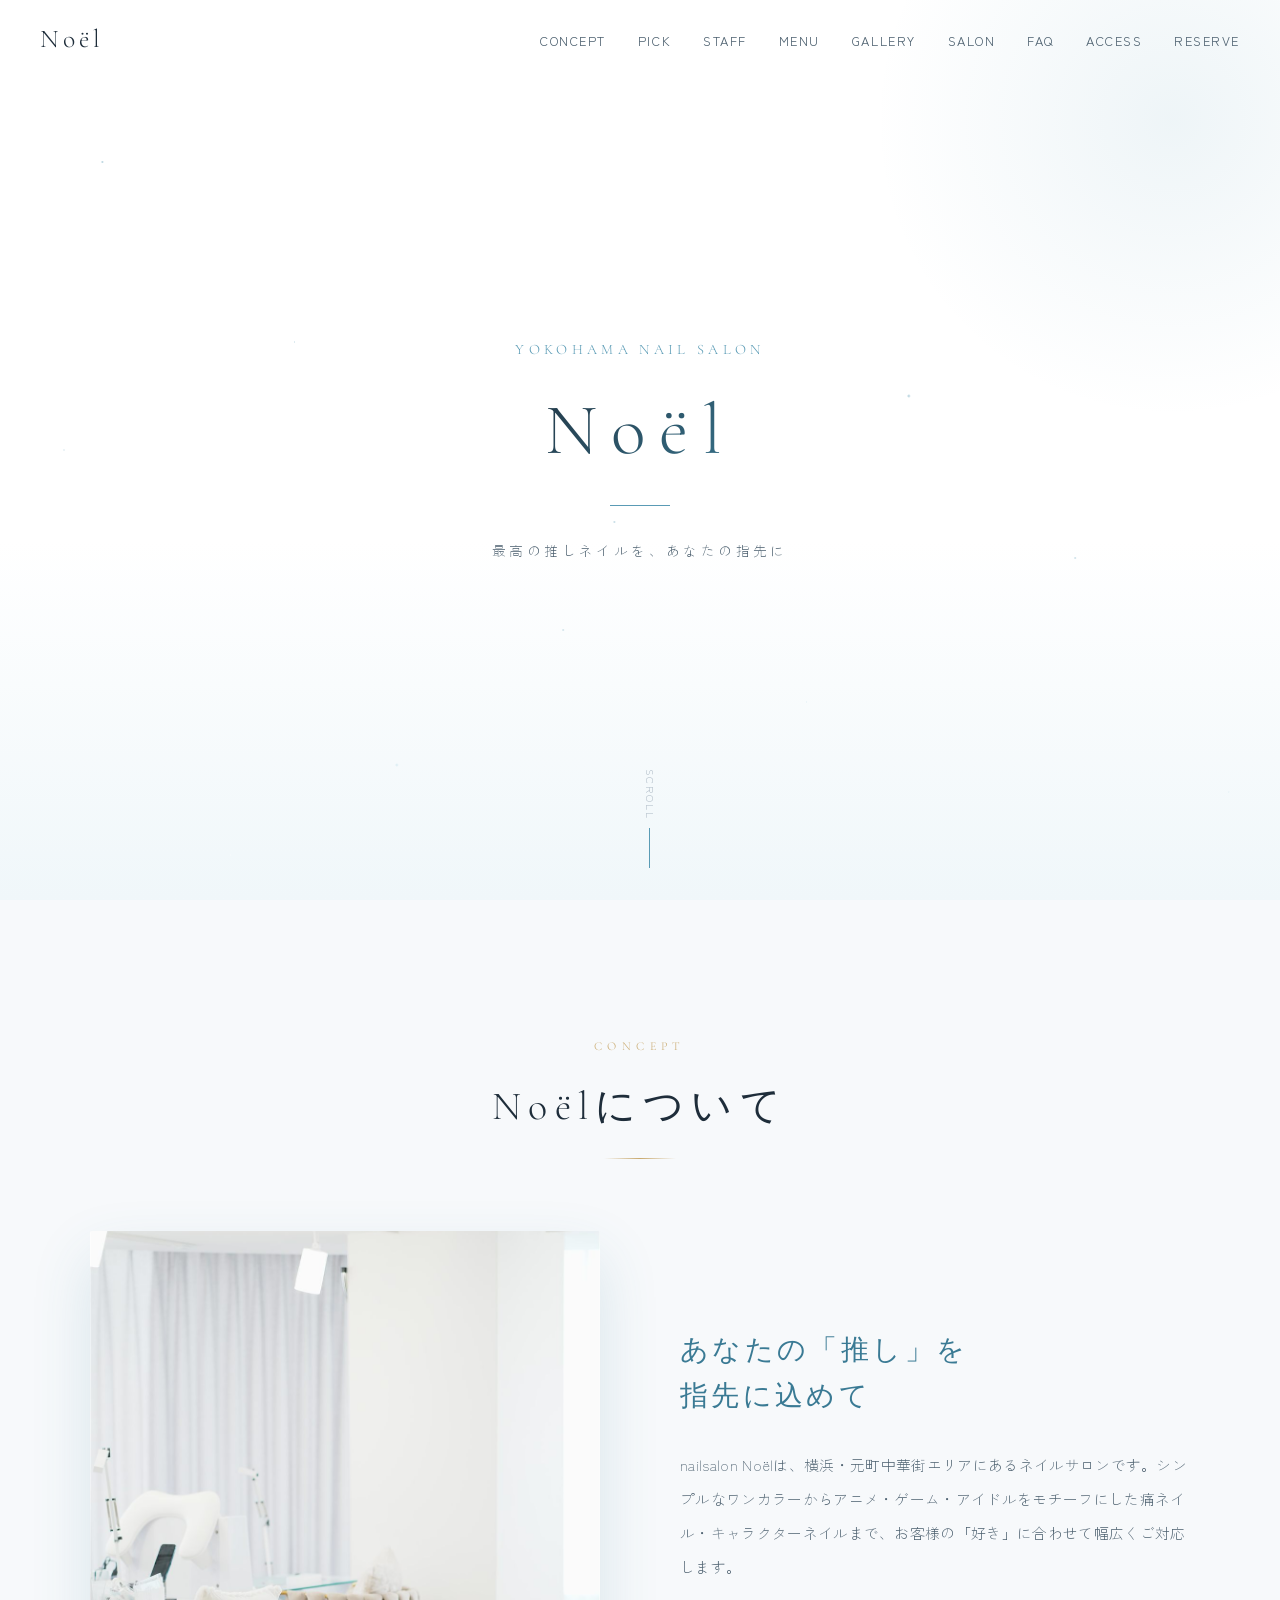
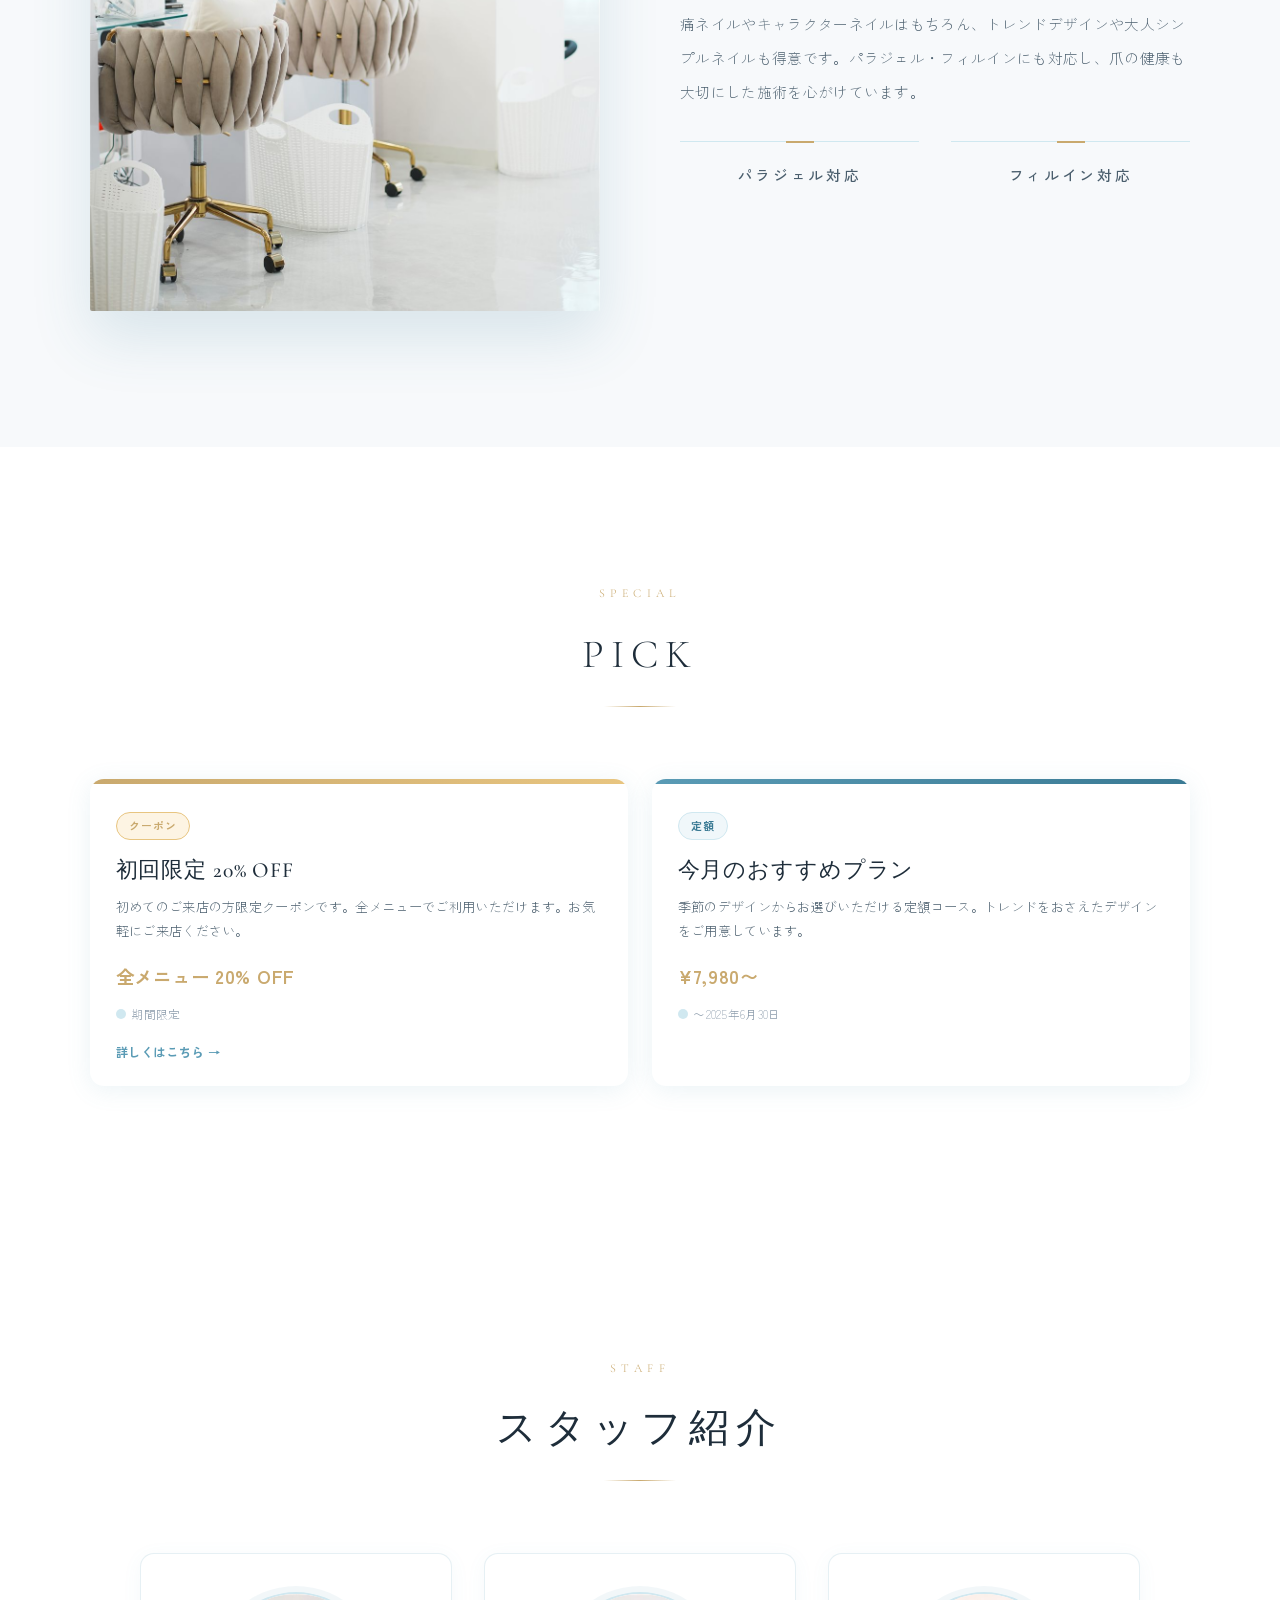
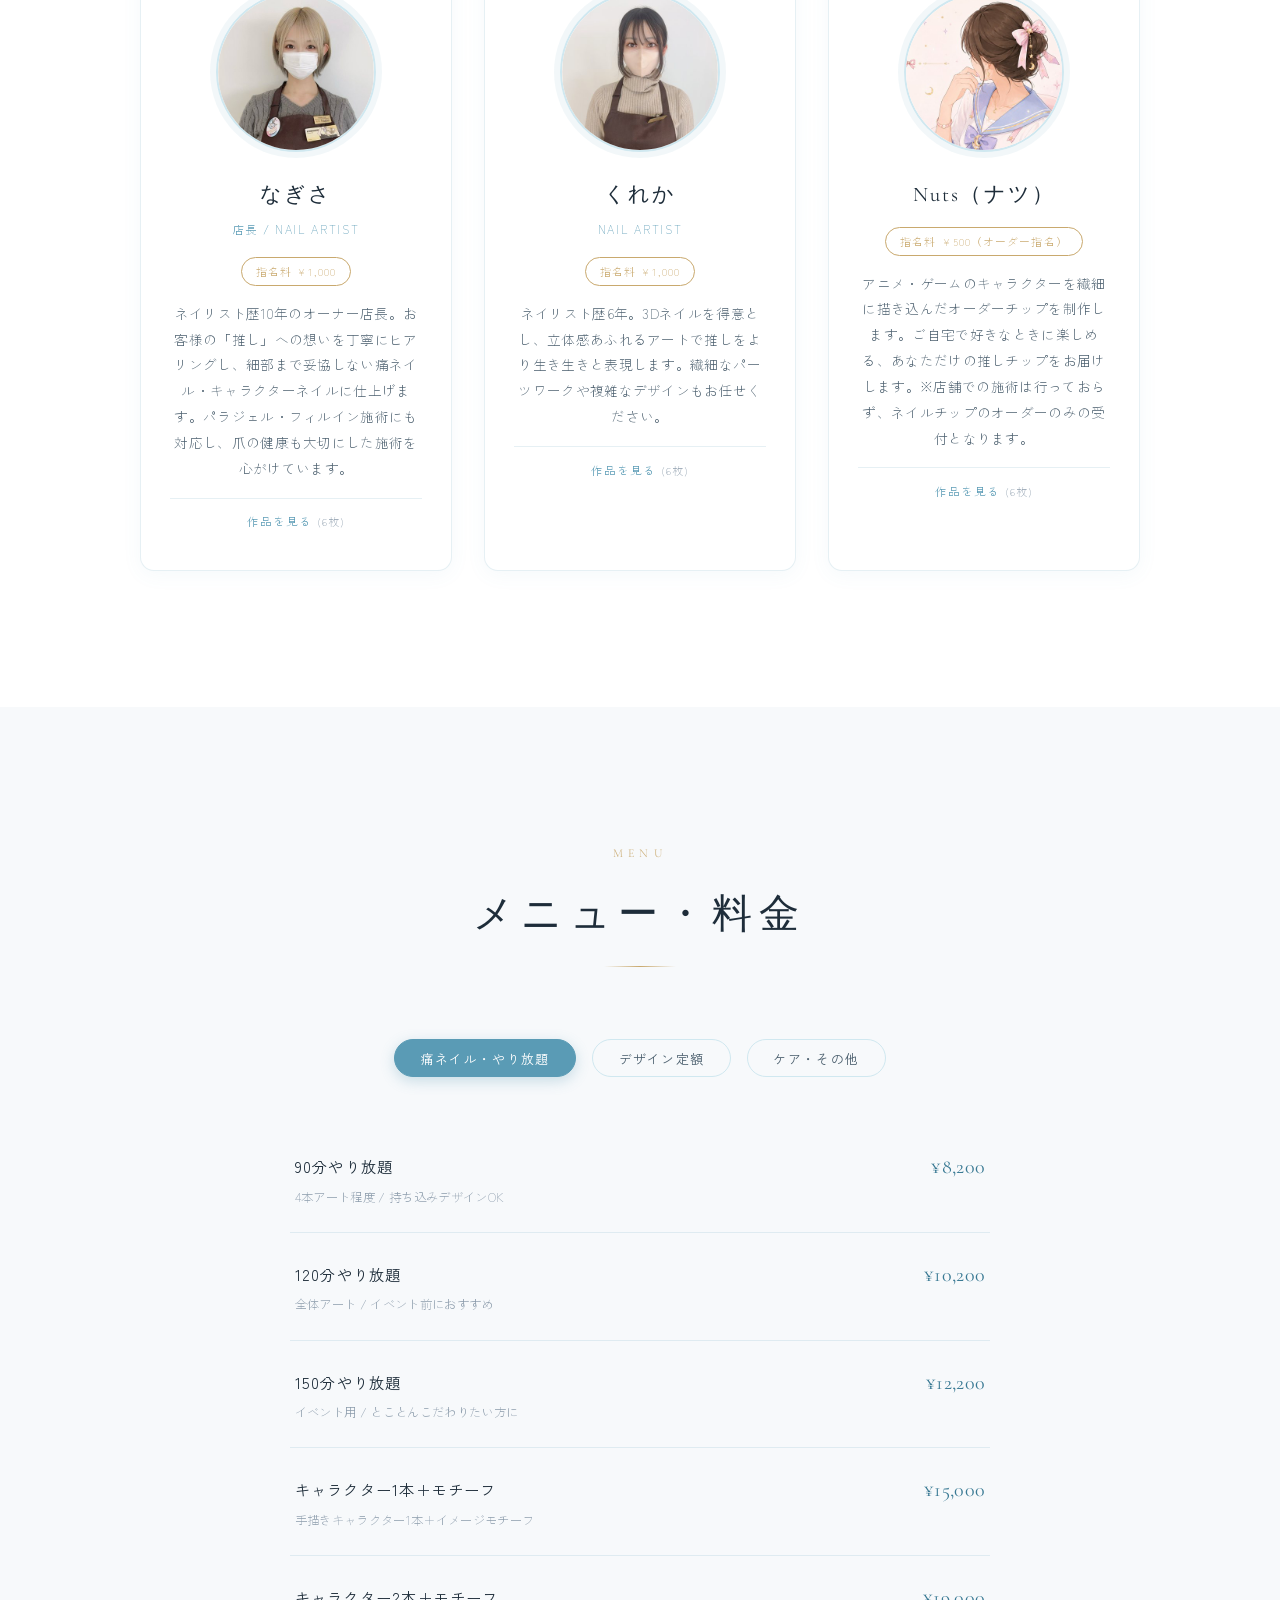
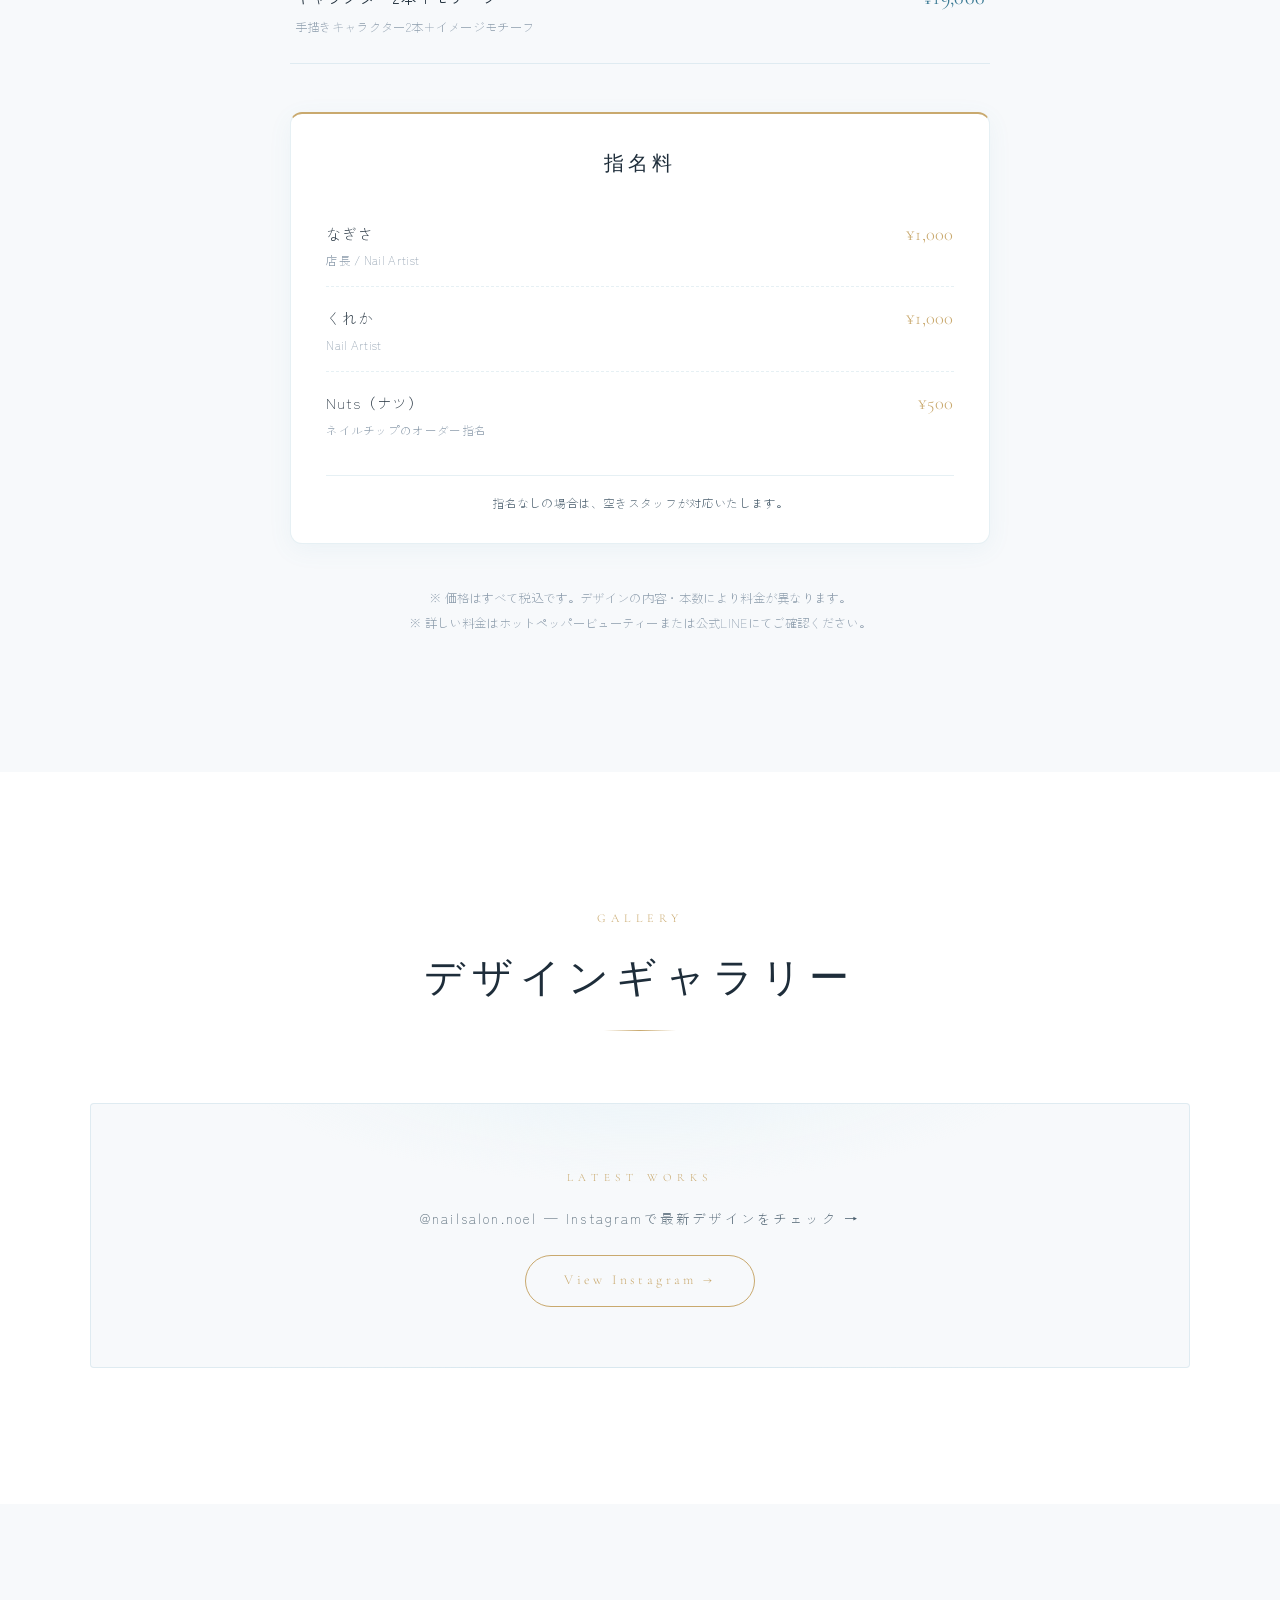
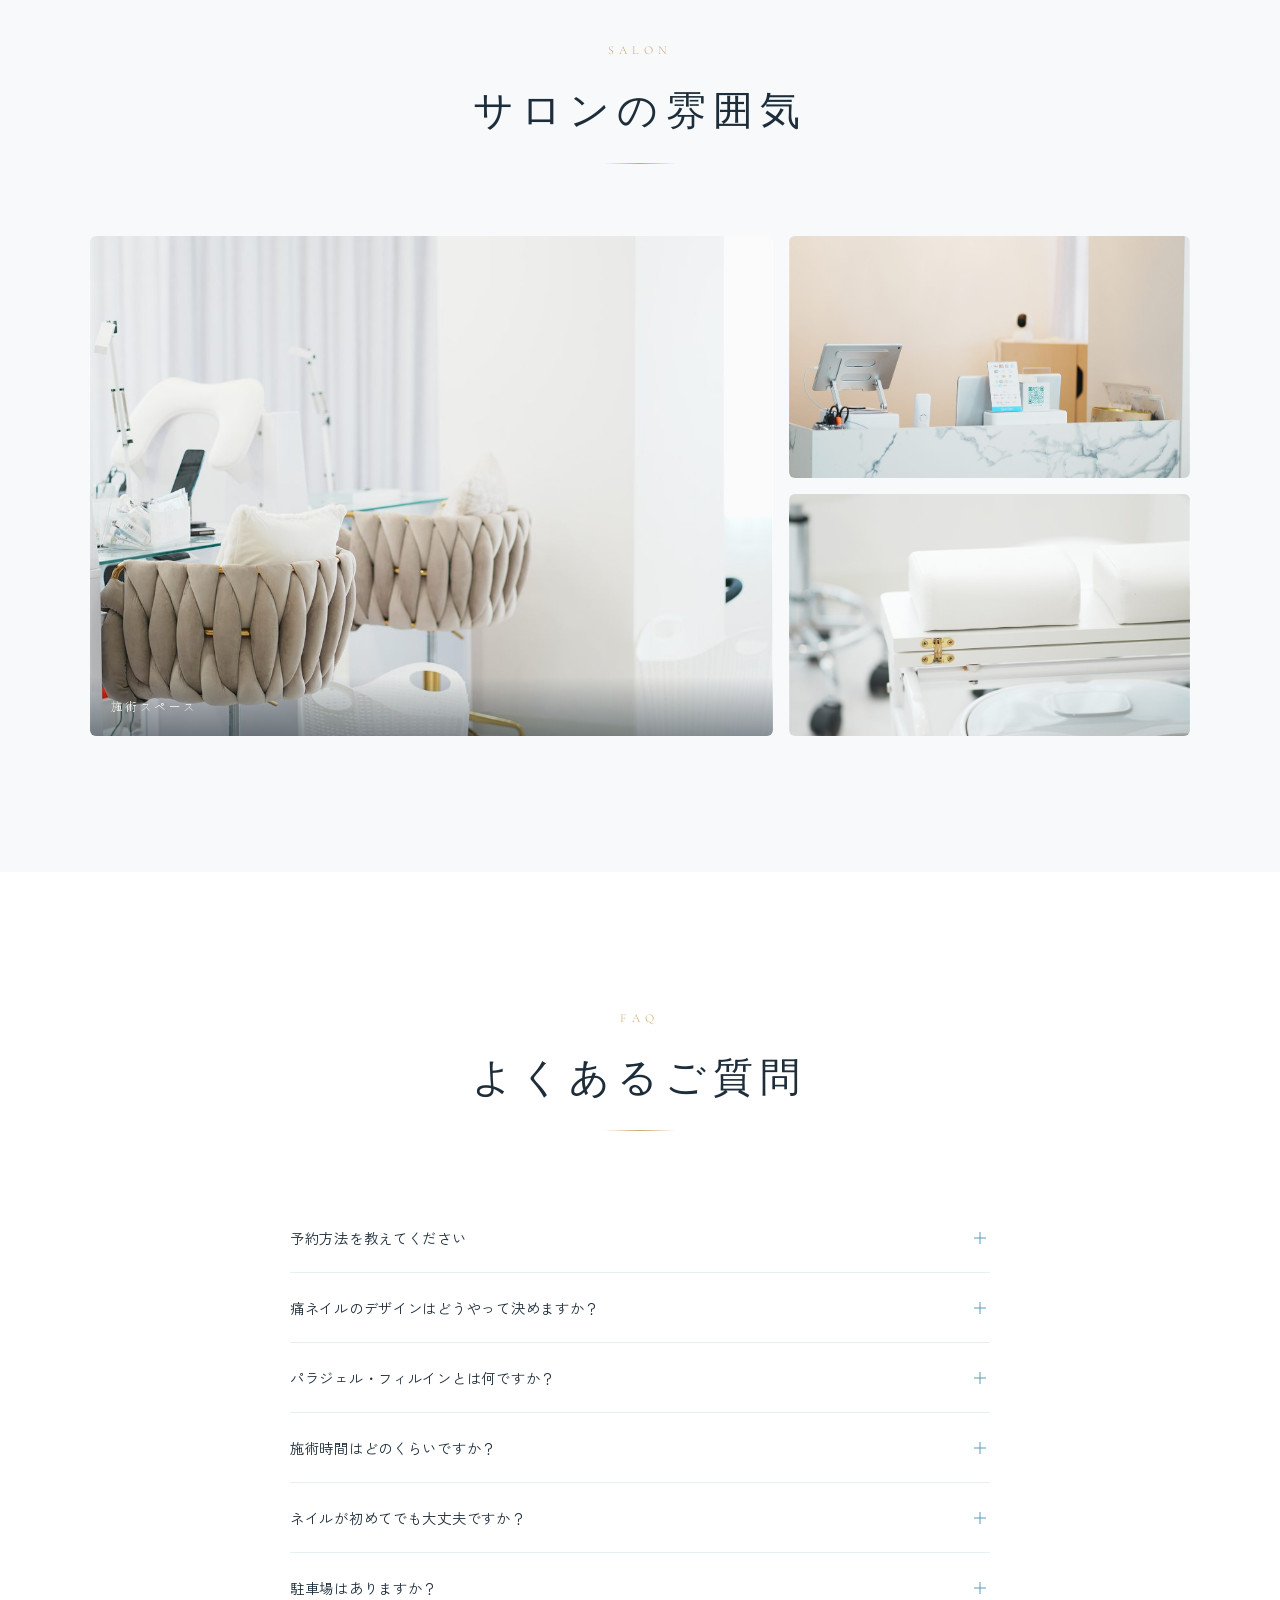
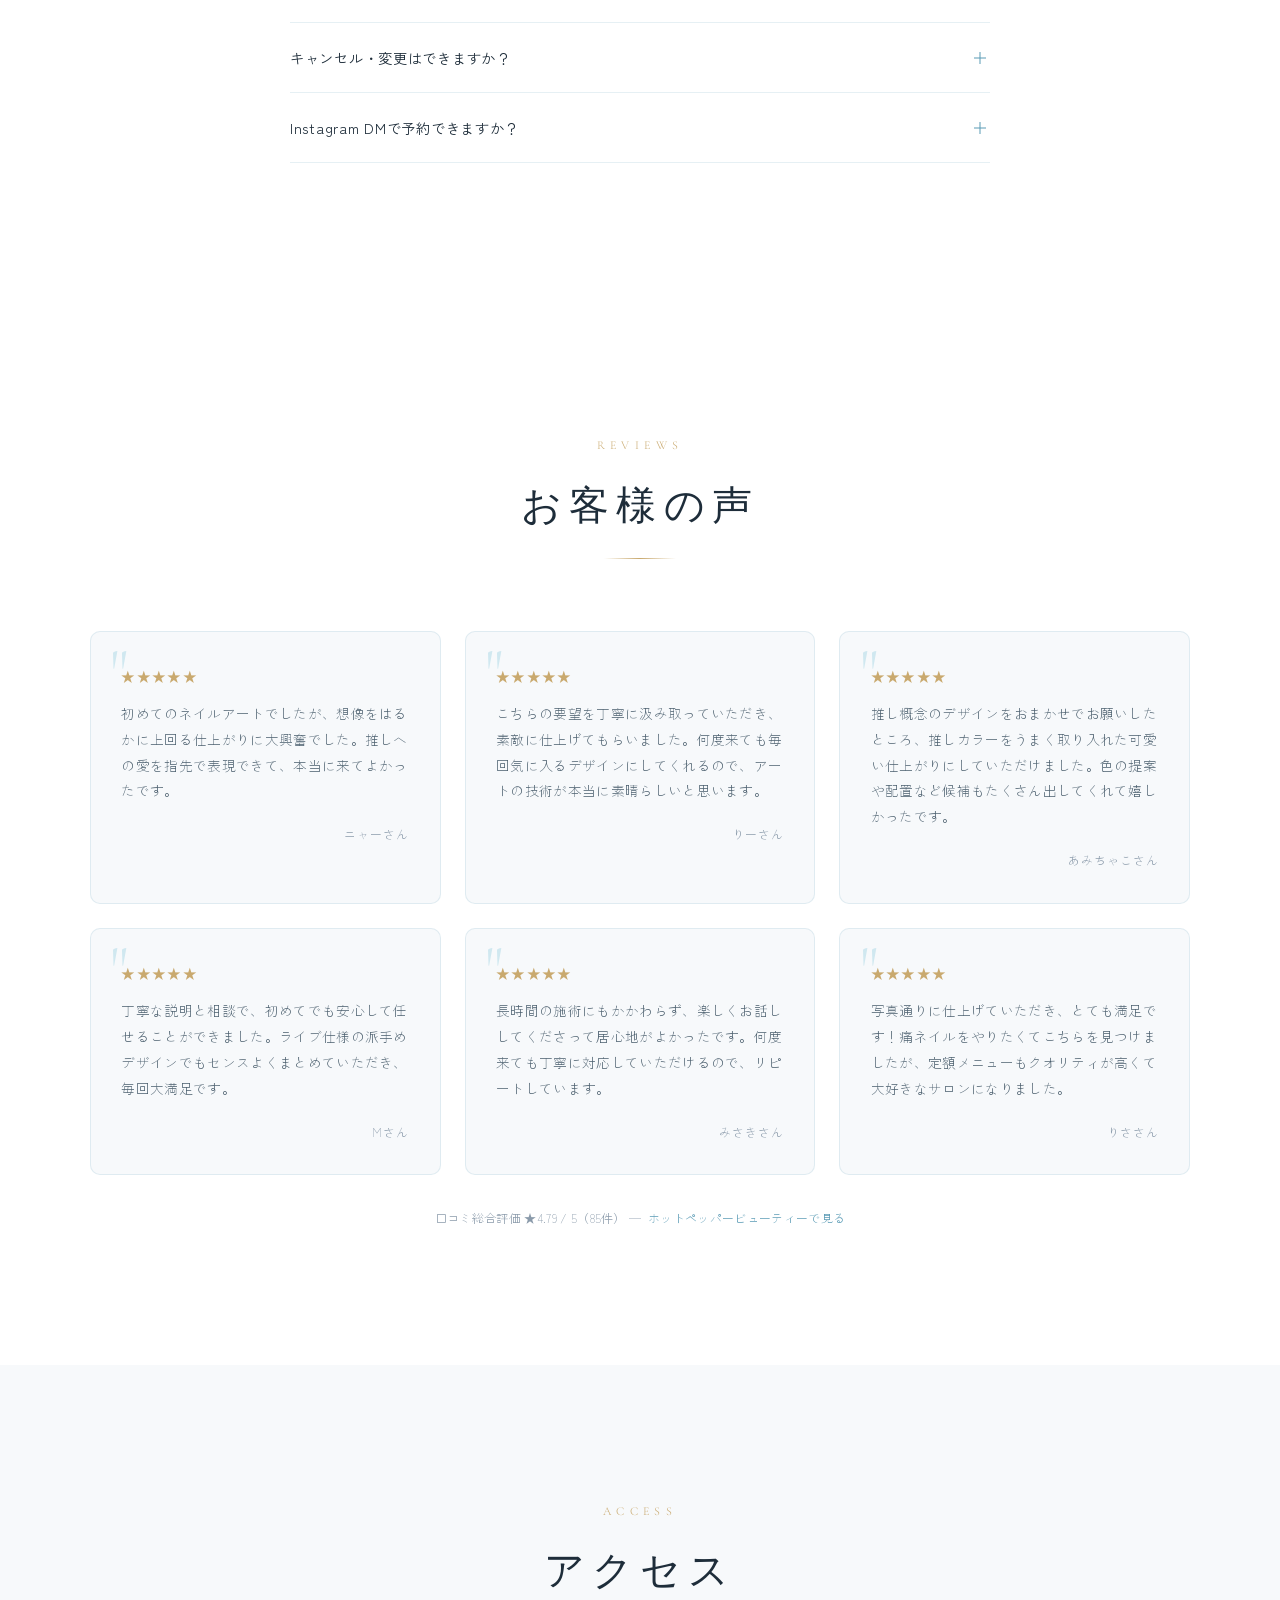
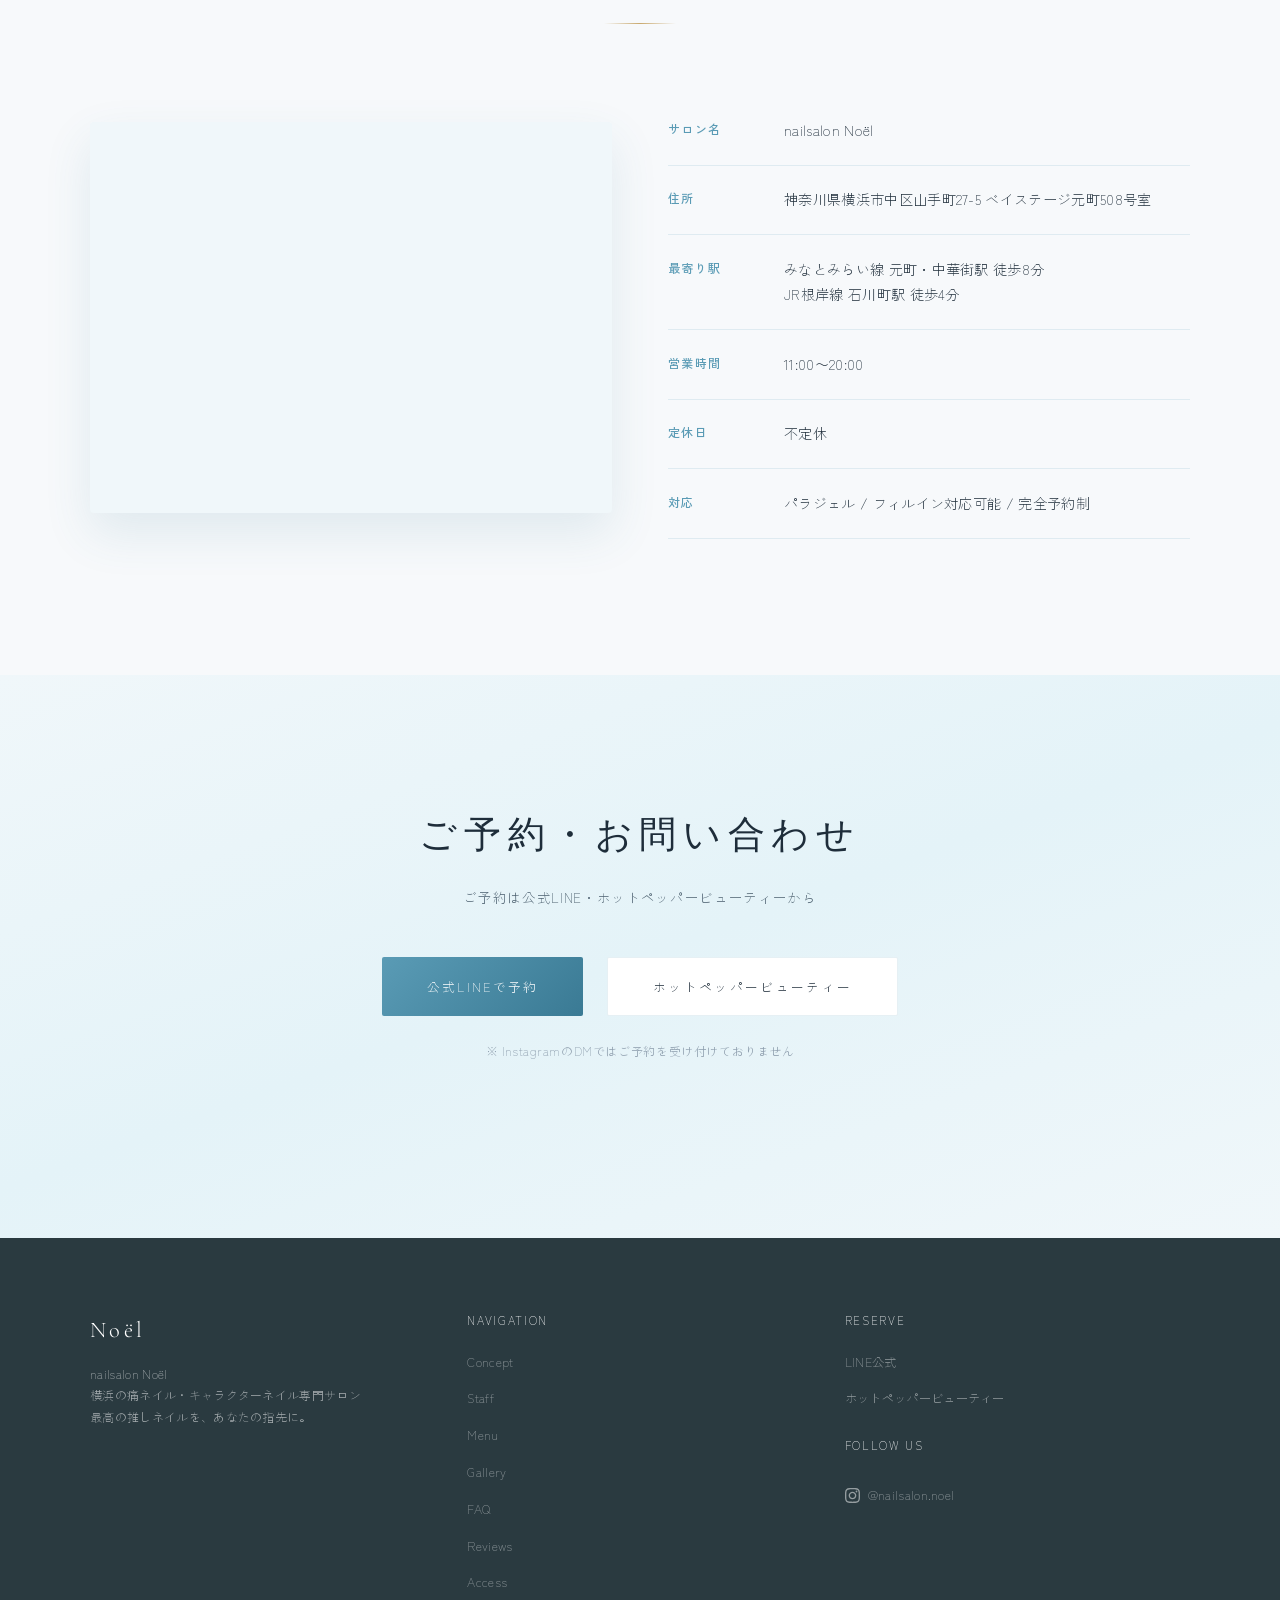
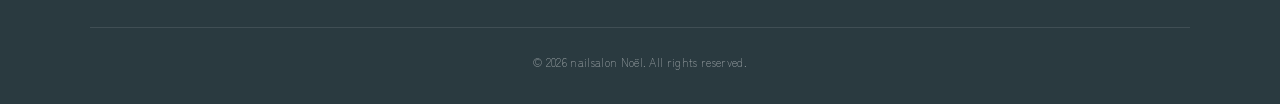
==== commit 5473dcda: "スタッフにNuts（ナツ）を追加、作品ギャラリーと指名料を掲載 Co-Authored-By: Claude Opus 4.5 <noreply@anthropic.com>" ====
--- a/index.html
+++ b/index.html
@@ -159,6 +159,7 @@
 
       <div class="menu-categories fade-in"></div>
       <div class="menu-list fade-in"></div>
+      <div class="menu-nomination fade-in"></div>
       <p class="menu-note fade-in"></p>
     </div>
   </section>
@@ -375,6 +376,7 @@
         <div class="staff-modal-info">
           <h3 class="staff-modal-name" id="sm-name"></h3>
           <p class="staff-modal-role" id="sm-role"></p>
+          <p class="staff-modal-fee" id="sm-fee"></p>
           <p class="staff-modal-desc" id="sm-desc"></p>
         </div>
       </div>
@@ -382,6 +384,7 @@
         <h4 class="staff-modal-gallery-title">作品ギャラリー</h4>
         <div class="staff-modal-grid" id="sm-grid"></div>
         <p class="staff-modal-empty" id="sm-empty">作品写真はまだ登録されていません</p>
+        <a class="staff-modal-more" id="sm-more" href="https://www.instagram.com/nailsalon.noel" target="_blank" rel="noopener noreferrer">Instagramでもっと見る →</a>
       </div>
     </div>
   </div>
--- a/css/style.css
+++ b/css/style.css
@@ -2359,3 +2359,132 @@
     padding: 2.8rem 1.4rem;
   }
 }
+
+/* ==========================================================
+   指名料 & スタッフ拡充（2026-08-19）
+   ========================================================== */
+
+/* ---- スタッフカードの指名料バッジ ---- */
+.staff-fee {
+  display: inline-block;
+  margin: 0 auto 0.9rem;
+  padding: 0.25rem 0.9rem;
+  border: 1px solid var(--gold-accent);
+  border-radius: 30px;
+  font-size: 0.68rem;
+  letter-spacing: 0.1em;
+  color: var(--gold-accent);
+  white-space: nowrap;
+}
+
+/* 肩書きが無い場合、名前と指名料の間を詰める */
+.staff-name + .staff-fee {
+  margin-top: 0.5rem;
+}
+
+/* ---- メニュー: 指名料パネル ---- */
+.menu-nomination {
+  max-width: 700px;
+  margin: 3rem auto 0;
+  padding: 2rem 2.2rem 1.8rem;
+  background: var(--white);
+  border: 1px solid var(--border-light);
+  border-top: 2px solid var(--gold-accent);
+  border-radius: 12px;
+  box-shadow: 0 6px 24px rgba(90, 155, 181, 0.07);
+}
+
+.nomination-title {
+  font-family: 'Cormorant Garamond', serif;
+  font-size: 1.25rem;
+  letter-spacing: 0.2em;
+  color: var(--text-dark);
+  text-align: center;
+  margin-bottom: 1.3rem;
+}
+
+.nomination-item {
+  display: flex;
+  justify-content: space-between;
+  align-items: baseline;
+  gap: 1rem;
+  padding: 0.95rem 0;
+  border-bottom: 1px dashed var(--border-light);
+}
+
+.nomination-item:last-child {
+  border-bottom: none;
+}
+
+.nomination-item-name {
+  font-size: 0.92rem;
+  letter-spacing: 0.06em;
+  color: var(--text-dark);
+}
+
+.nomination-item-desc {
+  font-size: 0.72rem;
+  color: var(--text-light);
+  margin-top: 0.2rem;
+}
+
+.nomination-item-price {
+  font-family: 'Cormorant Garamond', serif;
+  font-size: 1.15rem;
+  color: var(--gold-accent);
+  white-space: nowrap;
+}
+
+.nomination-note {
+  margin-top: 1.2rem;
+  padding-top: 1rem;
+  border-top: 1px solid var(--border-light);
+  font-size: 0.75rem;
+  line-height: 1.9;
+  color: var(--text-medium);
+  text-align: center;
+}
+
+/* ---- スタッフモーダル: 指名料 & Instagram導線 ---- */
+.staff-modal-fee {
+  display: inline-block;
+  margin: 0.5rem 0 0.9rem;
+  padding: 0.25rem 0.9rem;
+  border: 1px solid var(--gold-accent);
+  border-radius: 30px;
+  font-size: 0.7rem;
+  letter-spacing: 0.1em;
+  color: var(--gold-accent);
+  white-space: nowrap;
+}
+
+.staff-modal-more {
+  display: block;
+  margin: 1.8rem auto 0;
+  padding: 0.85rem 2rem;
+  max-width: 320px;
+  text-align: center;
+  border: 1px solid var(--gold-accent);
+  border-radius: 40px;
+  font-size: 0.78rem;
+  letter-spacing: 0.15em;
+  color: var(--gold-accent);
+  text-decoration: none;
+  transition: all 0.3s ease;
+}
+
+.staff-modal-more:hover {
+  background: var(--gold-accent);
+  color: var(--white);
+  box-shadow: 0 8px 24px rgba(201, 169, 110, 0.32);
+}
+
+@media (max-width: 768px) {
+  .menu-nomination {
+    padding: 1.6rem 1.3rem 1.4rem;
+    margin-top: 2.4rem;
+  }
+  .nomination-item-price {
+    font-size: 1.05rem;
+  }
+}
